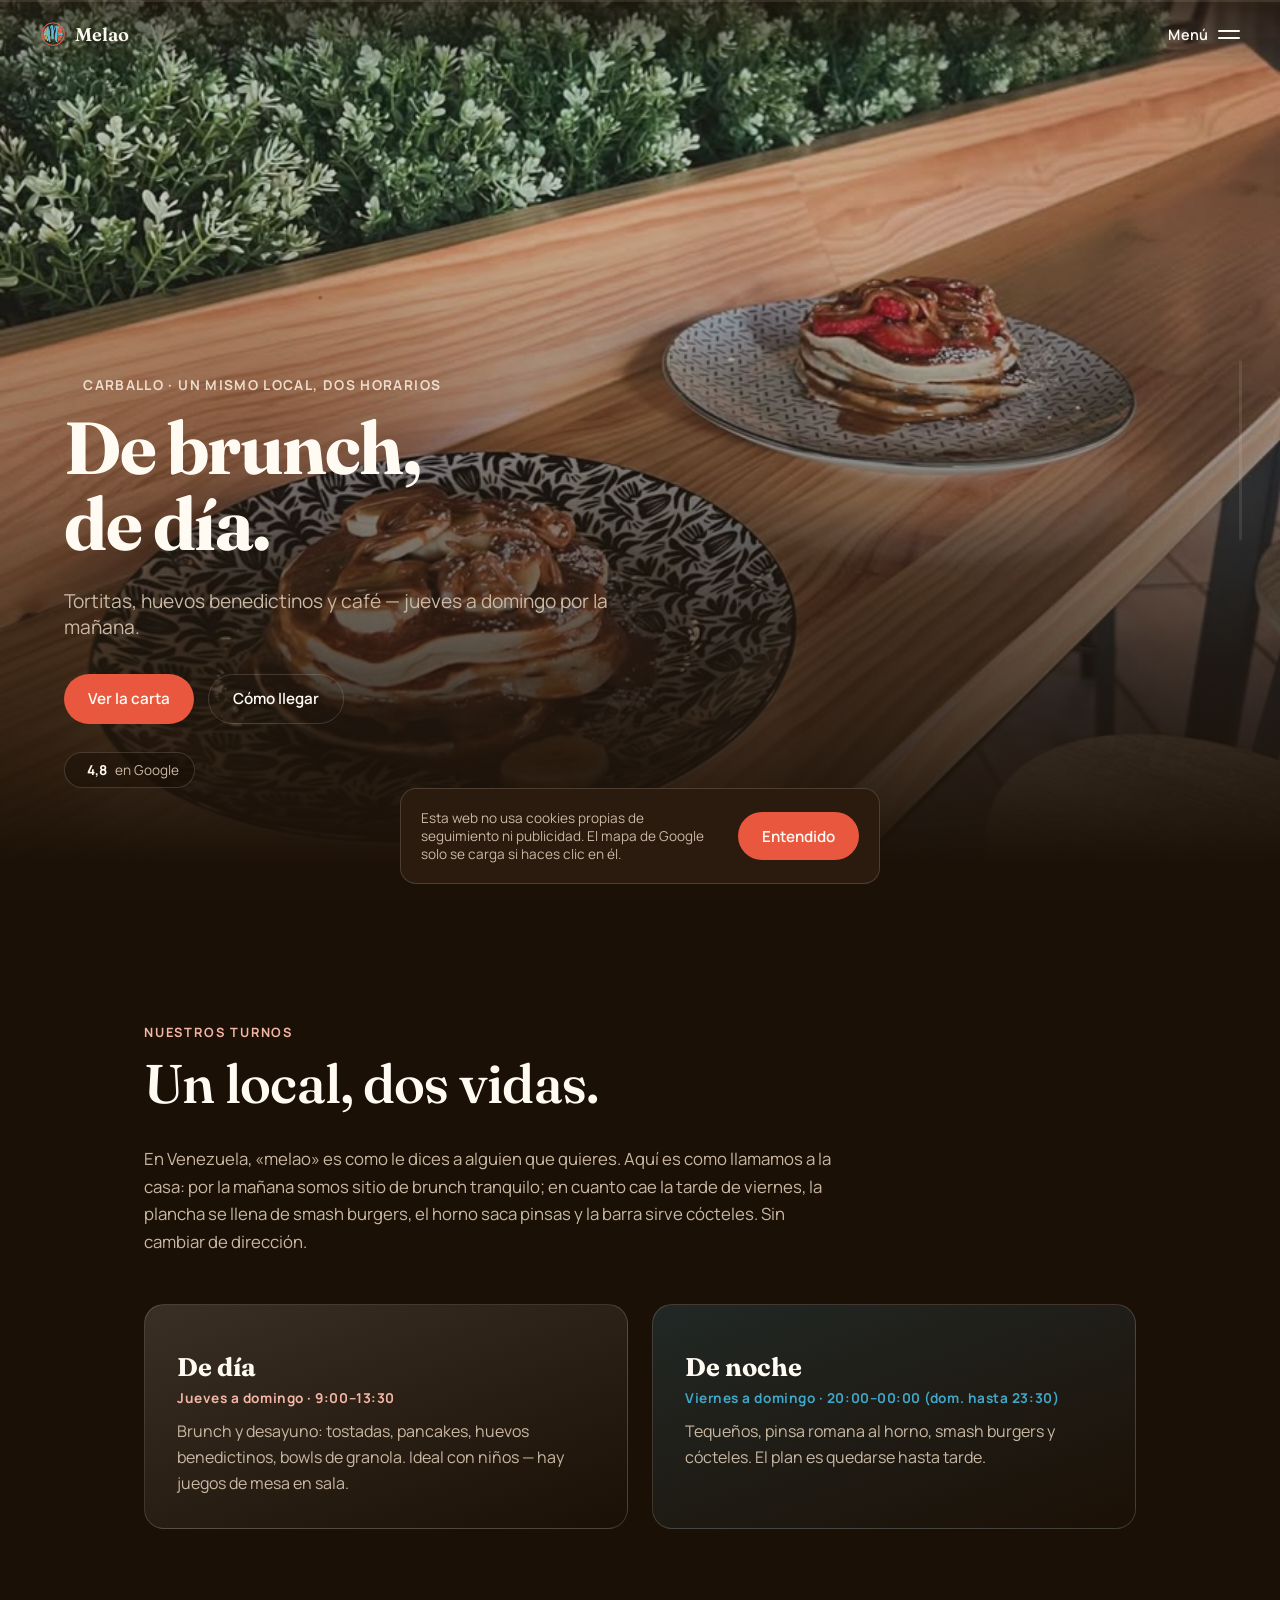
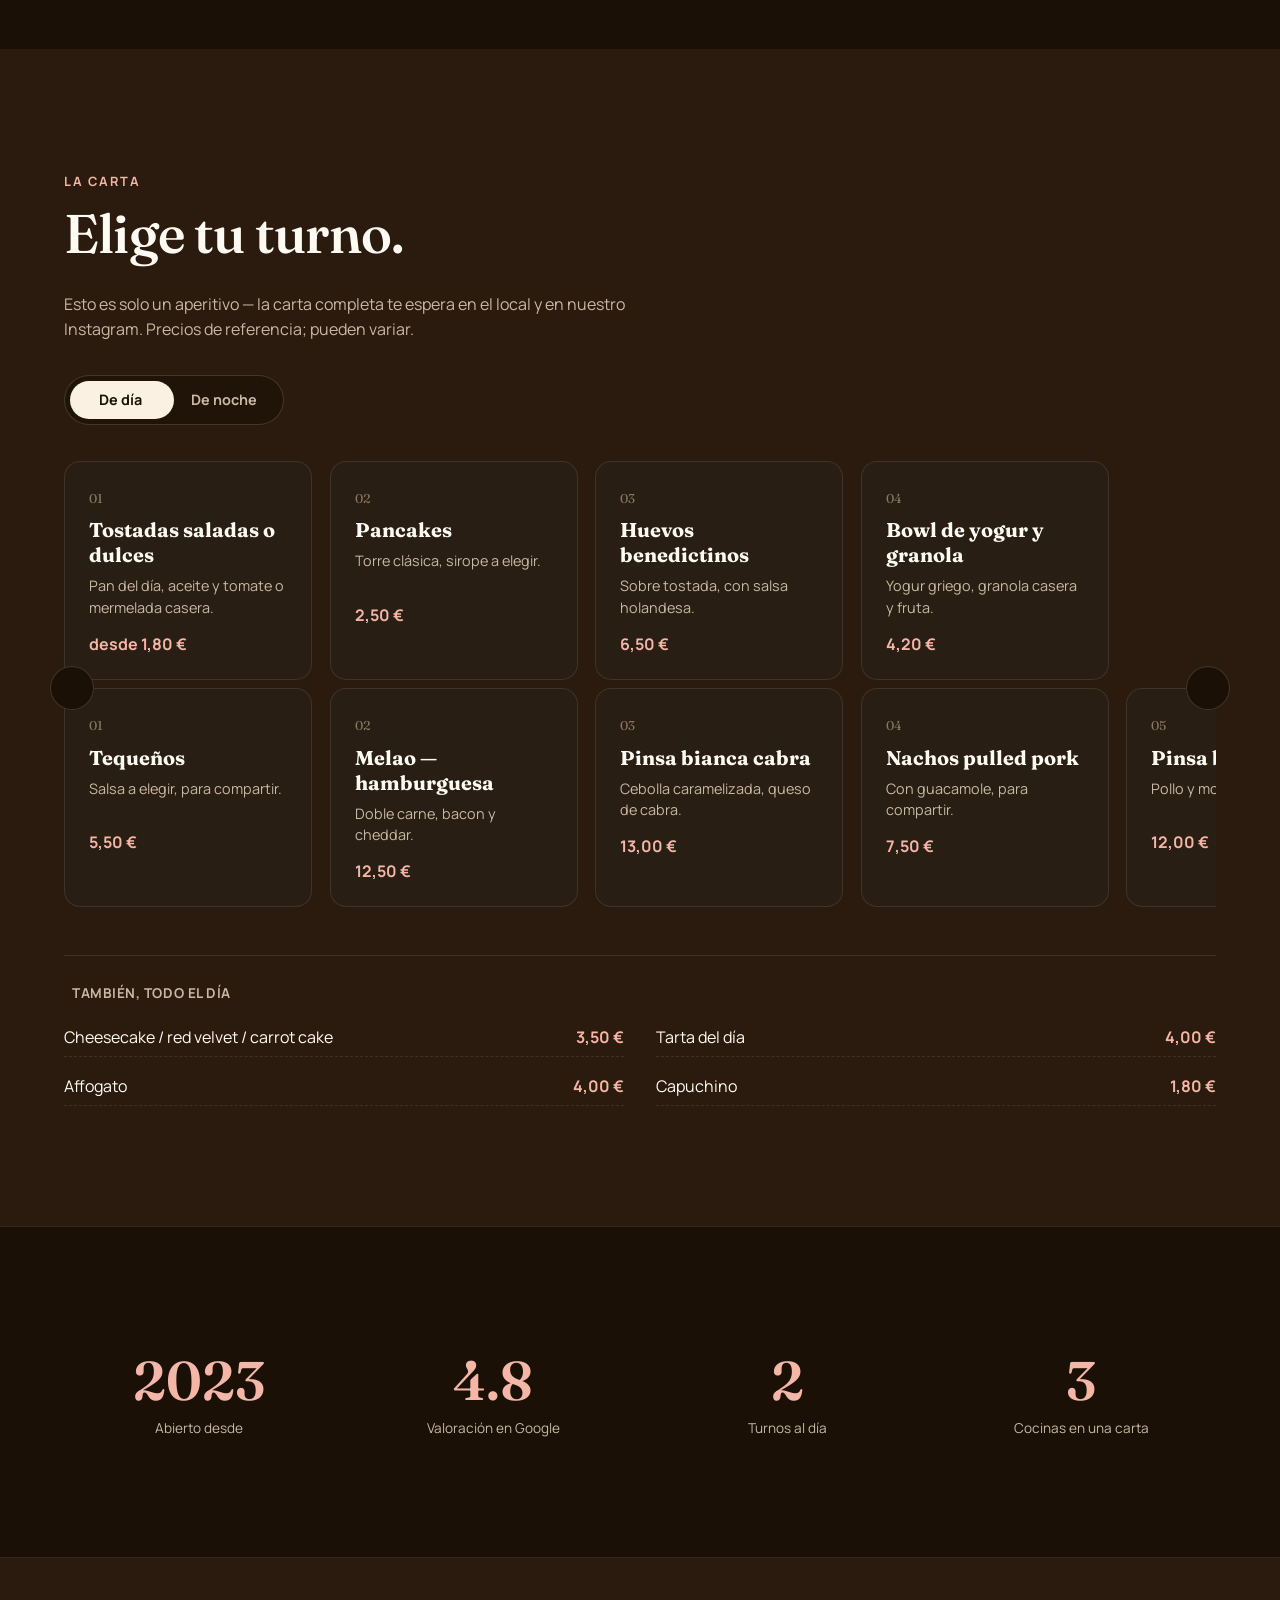
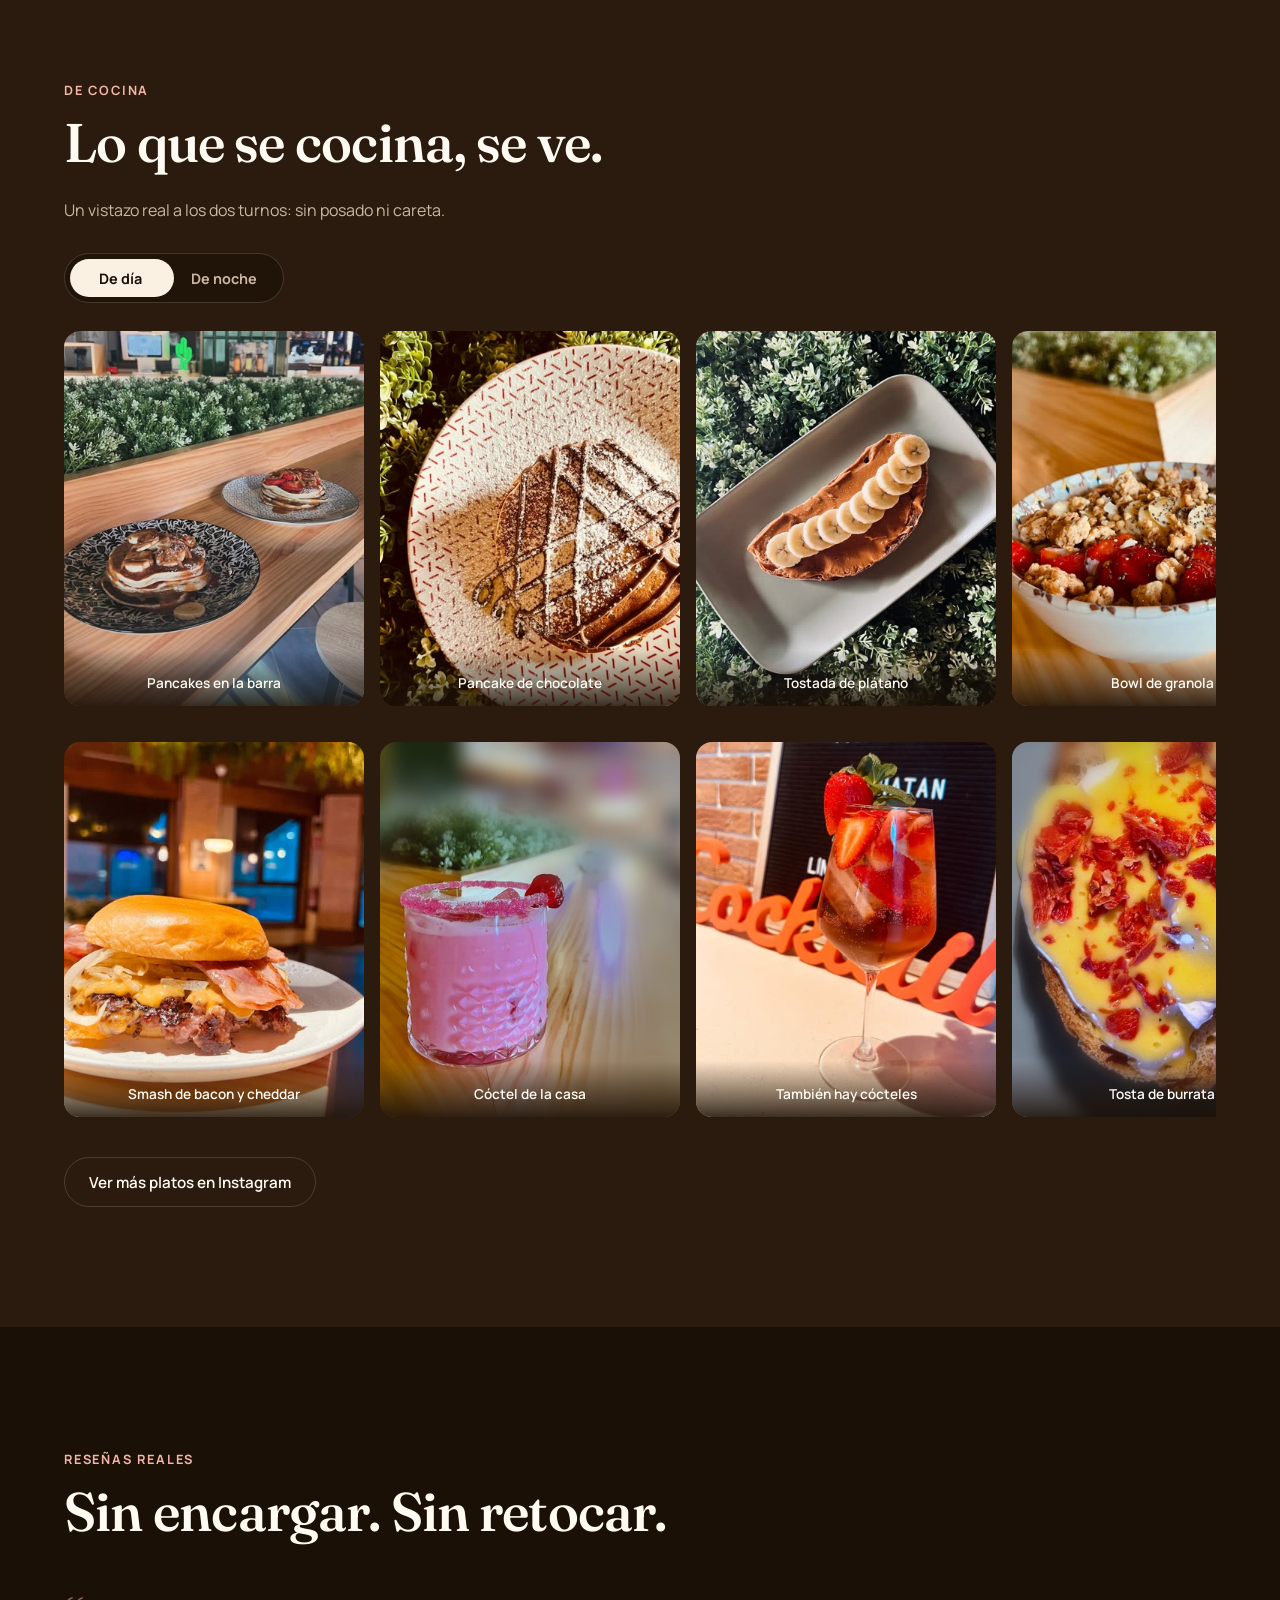
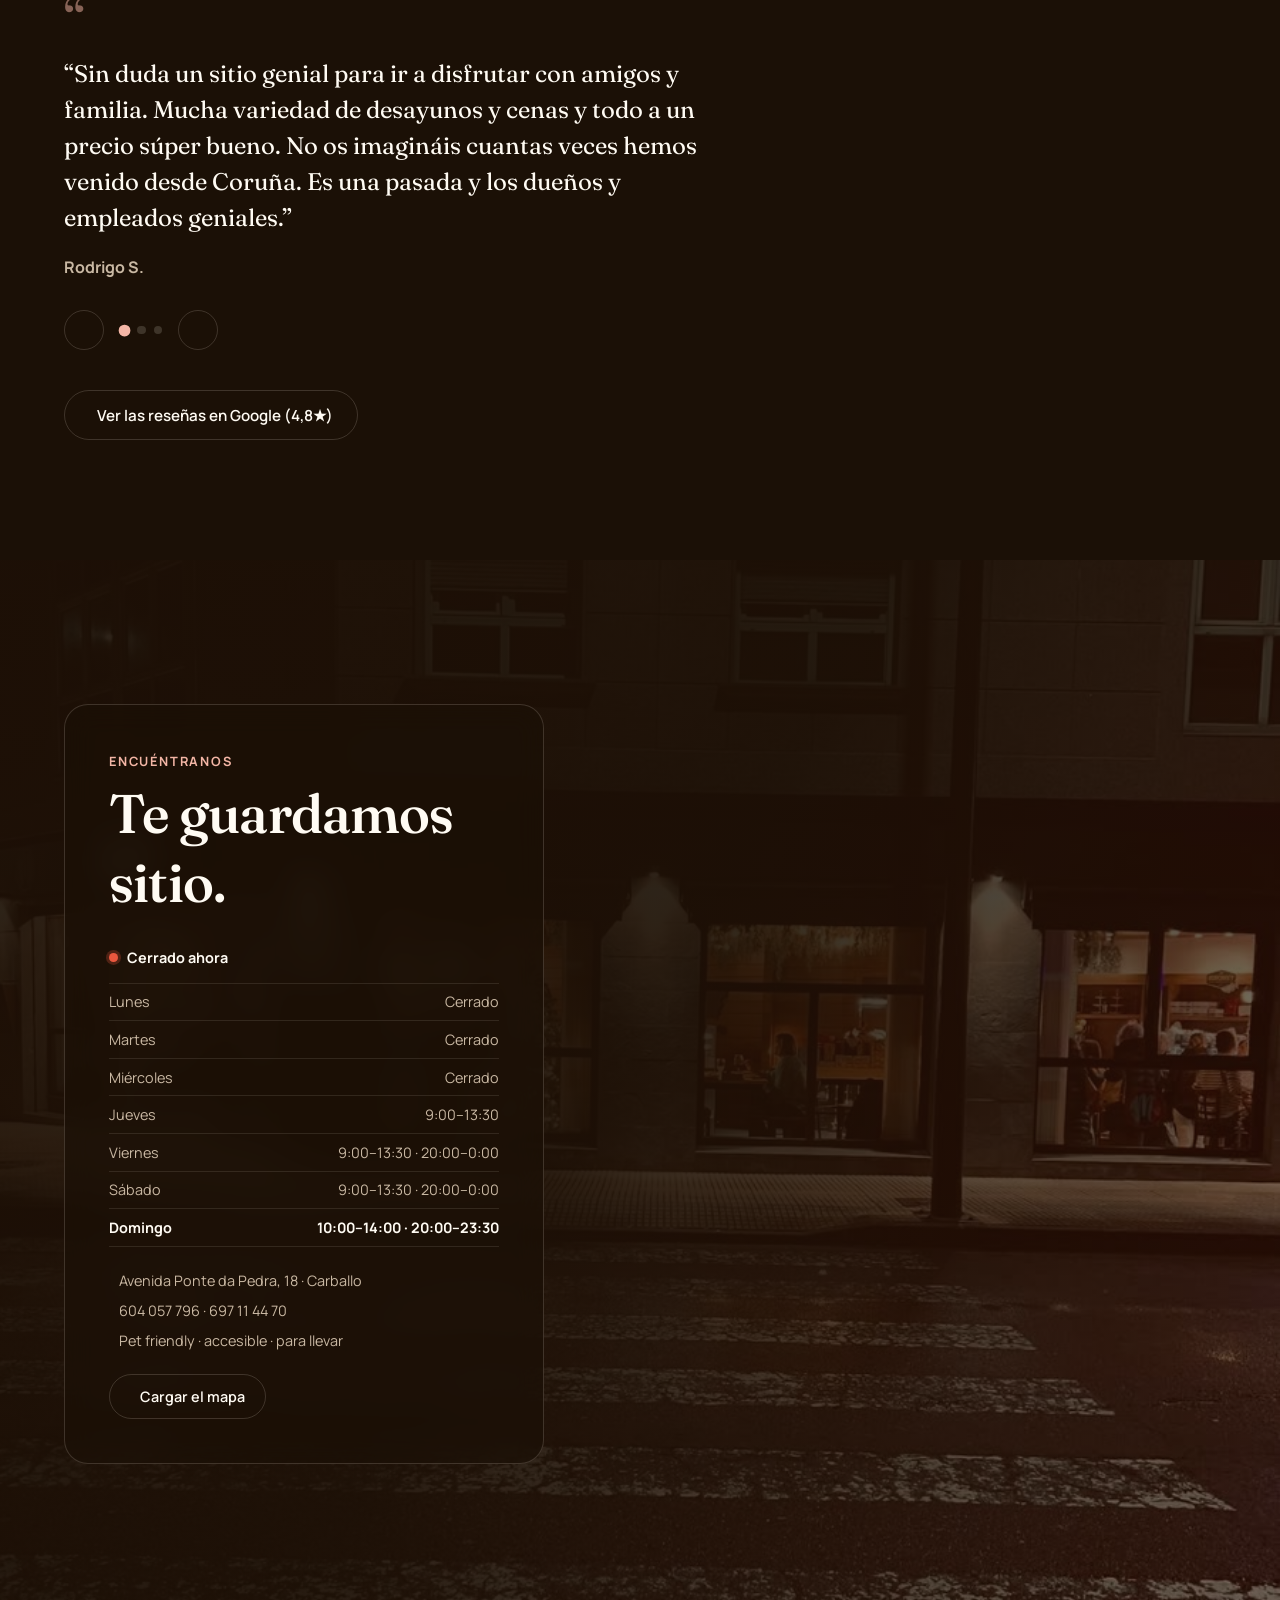
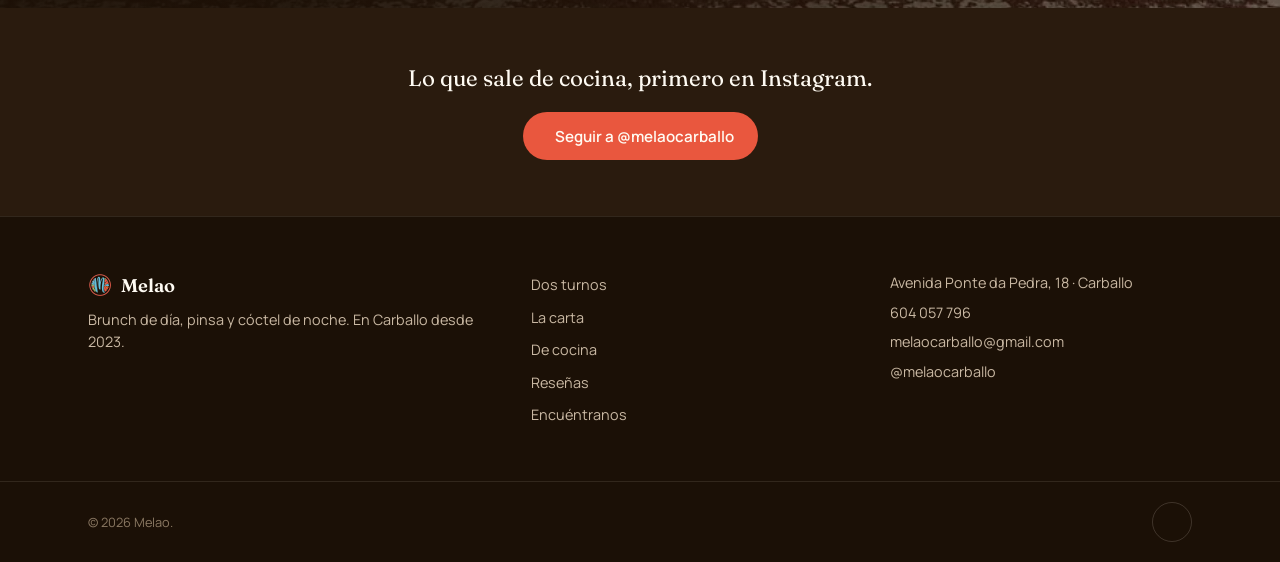
==== index.html @ 762378b4 "Initial commit: Melao Carballo restaurant website v2 Co-Authored-By: Claude Sonnet 5 <noreply@anthro" ====
<!DOCTYPE html>
<html lang="es">
<head>
<meta charset="UTF-8">
<meta name="viewport" content="width=device-width, initial-scale=1.0">
<title>Melao — De brunch de día a barra de noche en Carballo</title>
<meta name="description" content="Melao tiene dos caras: brunch y desayuno de jueves a domingo por la mañana, pinsas, smash burgers y cócteles de viernes a domingo por la noche. Un mismo local en Avenida Ponte da Pedra, 18, Carballo.">
<link rel="canonical" href="https://alvarotaiagu.github.io/melao-carballo-web-v2/">
<link rel="icon" href="assets/img/logo/logo-melao-96.png" type="image/png">
<link rel="apple-touch-icon" href="assets/img/logo/icon-180.png">
<link rel="manifest" href="manifest.json">
<meta name="theme-color" content="#1B1006">

<meta property="og:type" content="restaurant">
<meta property="og:site_name" content="Melao">
<meta property="og:title" content="Melao — De brunch de día a barra de noche en Carballo">
<meta property="og:description" content="Un mismo local, dos turnos muy distintos: brunch por la mañana, pinsas y cócteles por la noche. Avenida Ponte da Pedra, 18, Carballo.">
<meta property="og:url" content="https://alvarotaiagu.github.io/melao-carballo-web-v2/">
<meta property="og:image" content="https://alvarotaiagu.github.io/melao-carballo-web-v2/assets/img/web/og-image.jpg">
<meta property="og:image:width" content="1200">
<meta property="og:image:height" content="630">
<meta property="og:locale" content="es_ES">
<meta name="twitter:card" content="summary_large_image">
<meta name="twitter:title" content="Melao — De día a de noche, en Carballo">
<meta name="twitter:description" content="Brunch de día, pinsas y cócteles de noche. Un mismo local en Carballo.">
<meta name="twitter:image" content="https://alvarotaiagu.github.io/melao-carballo-web-v2/assets/img/web/og-image.jpg">

<script type="application/ld+json">
{
  "@context": "https://schema.org",
  "@type": "Restaurant",
  "name": "Melao",
  "image": "https://alvarotaiagu.github.io/melao-carballo-web-v2/assets/img/web/og-image.jpg",
  "url": "https://alvarotaiagu.github.io/melao-carballo-web-v2/",
  "telephone": "+34604057796",
  "email": "melaocarballo@gmail.com",
  "foundingDate": "2023-06",
  "servesCuisine": ["Hamburguesas", "Pinsa romana", "Brunch", "Cocina venezolana", "Fusión"],
  "address": {
    "@type": "PostalAddress",
    "streetAddress": "Avenida Ponte da Pedra, 18",
    "addressLocality": "Carballo",
    "addressRegion": "A Coruña",
    "postalCode": "15100",
    "addressCountry": "ES"
  },
  "amenityFeature": [
    { "@type": "LocationFeatureSpecification", "name": "Pet friendly", "value": true },
    { "@type": "LocationFeatureSpecification", "name": "Acceso para silla de ruedas", "value": true },
    { "@type": "LocationFeatureSpecification", "name": "Para llevar y a domicilio", "value": true }
  ],
  "sameAs": ["https://www.instagram.com/melaocarballo/"],
  "aggregateRating": {
    "@type": "AggregateRating",
    "ratingValue": "4.8",
    "reviewCount": "17"
  },
  "review": [
    {
      "@type": "Review",
      "author": { "@type": "Person", "name": "Rodrigo S." },
      "reviewRating": { "@type": "Rating", "ratingValue": "5", "bestRating": "5" },
      "reviewBody": "Sin duda un sitio genial para ir a disfrutar con amigos y familia. Mucha variedad de desayunos y cenas y todo a un precio súper bueno. No os imagináis cuantas veces hemos venido desde Coruña. Es una pasada y los dueños y empleados geniales."
    },
    {
      "@type": "Review",
      "author": { "@type": "Person", "name": "Yolanda R." },
      "reviewRating": { "@type": "Rating", "ratingValue": "5", "bestRating": "5" },
      "reviewBody": "Buen trato, buen ambiente y en esta ocasión el desayuno buenísimo."
    },
    {
      "@type": "Review",
      "author": { "@type": "Person", "name": "Paty P." },
      "reviewRating": { "@type": "Rating", "ratingValue": "5", "bestRating": "5" },
      "reviewBody": "Excelente lugar para desayunar e ir con los peques, ya que allí tienen algunos juegos de mesa. Las tortitas están de lujo, el café riquísimo y la atención muy rápida. Aconsejable reservar, está siempre lleno, y no me extraña, está todo riquísimo!"
    }
  ],
  "openingHoursSpecification": [
    { "@type": "OpeningHoursSpecification", "dayOfWeek": "Thursday", "opens": "09:00", "closes": "13:30" },
    { "@type": "OpeningHoursSpecification", "dayOfWeek": ["Friday", "Saturday"], "opens": "09:00", "closes": "13:30" },
    { "@type": "OpeningHoursSpecification", "dayOfWeek": ["Friday", "Saturday"], "opens": "20:00", "closes": "00:00" },
    { "@type": "OpeningHoursSpecification", "dayOfWeek": "Sunday", "opens": "10:00", "closes": "14:00" },
    { "@type": "OpeningHoursSpecification", "dayOfWeek": "Sunday", "opens": "20:00", "closes": "23:30" }
  ]
}
</script>

<link rel="preconnect" href="https://fonts.googleapis.com">
<link rel="preconnect" href="https://fonts.gstatic.com" crossorigin>
<link href="https://fonts.googleapis.com/css2?family=Fraunces:ital,opsz,wght@0,9..144,420;0,9..144,500;0,9..144,600;0,9..144,680;1,9..144,500;1,9..144,600&family=Manrope:wght@400;500;600;700&display=swap" rel="stylesheet">

<link rel="stylesheet" href="css/style.css">
<script src="https://code.iconify.design/iconify-icon/2.1.0/iconify-icon.min.js" defer></script>
</head>
<body data-daypart="dia">
<a class="skip-link" href="#contenido">Ir al contenido</a>
<div class="scroll-progress" aria-hidden="true"><span class="scroll-progress-bar"></span></div>
<div class="grain" aria-hidden="true"></div>

<header class="site-header">
  <a class="brand" href="#top" aria-label="Melao, ir al inicio">
    <img class="brand-mark" src="assets/img/logo/logo-melao-96.png" alt="" width="26" height="26">
    <span>Melao</span>
  </a>

  <div class="header-right">
    <a class="nav-instagram" href="https://www.instagram.com/melaocarballo/" target="_blank" rel="noopener noreferrer">
      <iconify-icon icon="mdi:instagram" aria-hidden="true"></iconify-icon>
      <span class="visually-hidden">Instagram de Melao (se abre en una pestaña nueva)</span>
    </a>
    <button class="menu-toggle" type="button" aria-expanded="false" aria-controls="site-menu">
      <span class="menu-toggle-label">Menú</span>
      <span class="menu-toggle-bars" aria-hidden="true"><span></span><span></span></span>
    </button>
  </div>
</header>

<div id="site-menu" class="site-menu" hidden>
  <div class="site-menu-inner">
    <nav aria-label="Principal">
      <ol class="site-menu-list">
        <li><a href="#turnos"><span class="site-menu-num">01</span>Dos turnos</a></li>
        <li><a href="#carta"><span class="site-menu-num">02</span>La carta</a></li>
        <li><a href="#cifras"><span class="site-menu-num">03</span>En cifras</a></li>
        <li><a href="#cocina"><span class="site-menu-num">04</span>De cocina</a></li>
        <li><a href="#resenas"><span class="site-menu-num">05</span>Reseñas</a></li>
        <li><a href="#encuentranos"><span class="site-menu-num">06</span>Encuéntranos</a></li>
      </ol>
    </nav>
    <div class="site-menu-foot">
      <a href="https://www.instagram.com/melaocarballo/" target="_blank" rel="noopener noreferrer">@melaocarballo</a>
      <a href="tel:+34604057796">604 057 796</a>
      <span>Avenida Ponte da Pedra, 18 · Carballo</span>
    </div>
  </div>
</div>

<main id="contenido">

  <section id="top" class="hero">
    <div class="hero-frame" data-hero-frame>
      <span class="lqip-bg" aria-hidden="true" style="background-image:url('assets/img/web/cocina-pancakes-barra-lqip.jpg')"></span>
      <img class="hero-photo hero-photo--dia" src="assets/img/web/cocina-pancakes-barra-900.jpg"
           srcset="assets/img/web/cocina-pancakes-barra-500.jpg 500w, assets/img/web/cocina-pancakes-barra-900.jpg 900w"
           sizes="100vw" alt="" width="1080" height="1080" fetchpriority="high" decoding="async">
      <span class="lqip-bg lqip-bg--noche" aria-hidden="true" style="background-image:url('assets/img/web/local-fachada-noche-lqip.jpg')"></span>
      <img class="hero-photo hero-photo--noche" src="assets/img/web/local-fachada-noche-900.jpg"
           srcset="assets/img/web/local-fachada-noche-500.jpg 500w, assets/img/web/local-fachada-noche-900.jpg 900w"
           sizes="100vw" alt="" width="1440" height="1440" decoding="async">
      <div class="hero-scrim" aria-hidden="true"></div>
    </div>

    <div class="hero-inner">
      <p class="hero-eyebrow">
        <iconify-icon class="hero-eyebrow-icon hero-eyebrow-icon--sun" icon="solar:sun-2-bold" aria-hidden="true"></iconify-icon>
        <iconify-icon class="hero-eyebrow-icon hero-eyebrow-icon--moon" icon="solar:moon-stars-bold" aria-hidden="true"></iconify-icon>
        <span class="hero-eyebrow-text">Carballo · un mismo local, dos horarios</span>
      </p>
      <h1 class="hero-title">
        <span class="hero-title-line hero-title-line--dia">De brunch,<br>de día.</span>
        <span class="hero-title-line hero-title-line--noche">De pinsa y coctel,<br>de noche.</span>
      </h1>
      <p class="hero-claim">
        <span class="hero-claim-dia">Tortitas, huevos benedictinos y café — jueves a domingo por la mañana.</span>
        <span class="hero-claim-noche">Pinsa romana, smash burgers y cócteles — de viernes a domingo por la noche.</span>
      </p>
      <div class="hero-actions">
        <a class="btn btn-primary" href="#carta"><span>Ver la carta</span></a>
        <a class="btn btn-ghost" href="#encuentranos"><span>Cómo llegar</span></a>
      </div>

      <a class="google-seal" href="https://share.google/bW9lgUvX52iownn9A" target="_blank" rel="noopener noreferrer"
         aria-label="4,8 sobre 5 en Google — ver ficha de Google (se abre en una pestaña nueva)">
        <span class="google-seal-stars" aria-hidden="true">
          <iconify-icon icon="solar:star-bold"></iconify-icon>
        </span>
        <strong>4,8</strong><span>en Google</span>
      </a>
    </div>

    <div class="hero-scrub" aria-hidden="true">
      <iconify-icon class="hero-scrub-icon hero-scrub-icon--sun" icon="solar:sun-2-bold"></iconify-icon>
      <div class="hero-scrub-track"><span class="hero-scrub-fill"></span></div>
      <iconify-icon class="hero-scrub-icon hero-scrub-icon--moon" icon="solar:moon-stars-bold"></iconify-icon>
    </div>
  </section>

  <section id="turnos" class="turnos section-block" data-reveal-group>
    <div class="section-inner turnos-inner">
      <p class="eyebrow">Nuestros turnos</p>
      <h2 data-split-word>Un local, dos vidas.</h2>
      <p class="turnos-lead">
        En Venezuela, «melao» es como le dices a alguien que quieres. Aquí es como llamamos a la casa: por
        la mañana somos sitio de brunch tranquilo; en cuanto cae la tarde de viernes, la plancha se llena de
        smash burgers, el horno saca pinsas y la barra sirve cócteles. Sin cambiar de dirección.
      </p>

      <div class="turnos-cards">
        <article class="turno-card turno-card--dia">
          <iconify-icon class="turno-icon" icon="solar:sunrise-bold" aria-hidden="true"></iconify-icon>
          <h3>De día</h3>
          <p class="turno-when">Jueves a domingo · 9:00–13:30</p>
          <p class="turno-desc">Brunch y desayuno: tostadas, pancakes, huevos benedictinos, bowls de granola.
            Ideal con niños — hay juegos de mesa en sala.</p>
        </article>
        <article class="turno-card turno-card--noche">
          <iconify-icon class="turno-icon" icon="solar:moon-stars-bold" aria-hidden="true"></iconify-icon>
          <h3>De noche</h3>
          <p class="turno-when">Viernes a domingo · 20:00–00:00 (dom. hasta 23:30)</p>
          <p class="turno-desc">Tequeños, pinsa romana al horno, smash burgers y cócteles.
            El plan es quedarse hasta tarde.</p>
        </article>
      </div>
    </div>
  </section>

  <section id="carta" class="carta section-block" data-reveal-group>
    <div class="section-inner">
      <p class="eyebrow">La carta</p>
      <h2 data-split-word>Elige tu turno.</h2>
      <p class="carta-lead">
        Esto es solo un aperitivo — la carta completa te espera en el local y en nuestro Instagram.
        Precios de referencia; pueden variar.
      </p>

      <div class="daypart-switch" role="tablist" aria-label="Elegir turno de la carta">
        <button type="button" class="daypart-btn is-active" role="tab" aria-selected="true" data-daypart-btn="dia" id="tab-dia" aria-controls="deck-dia">
          <iconify-icon icon="solar:sun-2-bold" aria-hidden="true"></iconify-icon><span>De día</span>
        </button>
        <button type="button" class="daypart-btn" role="tab" aria-selected="false" tabindex="-1" data-daypart-btn="noche" id="tab-noche" aria-controls="deck-noche">
          <iconify-icon icon="solar:moon-stars-bold" aria-hidden="true"></iconify-icon><span>De noche</span>
        </button>
        <span class="daypart-switch-thumb" aria-hidden="true"></span>
      </div>

      <div class="carta-deck-wrap">
        <button type="button" class="deck-arrow deck-arrow--prev" data-deck-prev aria-label="Platos anteriores">
          <iconify-icon icon="solar:alt-arrow-left-linear" aria-hidden="true"></iconify-icon>
        </button>

        <div class="carta-deck" id="deck-dia" role="tabpanel" aria-labelledby="tab-dia" data-deck="dia">
          <article class="dish-card">
            <span class="dish-card-num">01</span>
            <h3>Tostadas saladas o dulces</h3>
            <p>Pan del día, aceite y tomate o mermelada casera.</p>
            <span class="price">desde 1,80 €</span>
          </article>
          <article class="dish-card">
            <span class="dish-card-num">02</span>
            <h3>Pancakes</h3>
            <p>Torre clásica, sirope a elegir.</p>
            <span class="price">2,50 €</span>
          </article>
          <article class="dish-card">
            <span class="dish-card-num">03</span>
            <h3>Huevos benedictinos</h3>
            <p>Sobre tostada, con salsa holandesa.</p>
            <span class="price">6,50 €</span>
          </article>
          <article class="dish-card">
            <span class="dish-card-num">04</span>
            <h3>Bowl de yogur y granola</h3>
            <p>Yogur griego, granola casera y fruta.</p>
            <span class="price">4,20 €</span>
          </article>
        </div>

        <div class="carta-deck" id="deck-noche" role="tabpanel" aria-labelledby="tab-noche" data-deck="noche" hidden>
          <article class="dish-card">
            <span class="dish-card-num">01</span>
            <h3>Tequeños</h3>
            <p>Salsa a elegir, para compartir.</p>
            <span class="price">5,50 €</span>
          </article>
          <article class="dish-card">
            <span class="dish-card-num">02</span>
            <h3>Melao — hamburguesa</h3>
            <p>Doble carne, bacon y cheddar.</p>
            <span class="price">12,50 €</span>
          </article>
          <article class="dish-card">
            <span class="dish-card-num">03</span>
            <h3>Pinsa bianca cabra</h3>
            <p>Cebolla caramelizada, queso de cabra.</p>
            <span class="price">13,00 €</span>
          </article>
          <article class="dish-card">
            <span class="dish-card-num">04</span>
            <h3>Nachos pulled pork</h3>
            <p>Con guacamole, para compartir.</p>
            <span class="price">7,50 €</span>
          </article>
          <article class="dish-card">
            <span class="dish-card-num">05</span>
            <h3>Pinsa barbacoa</h3>
            <p>Pollo y mozzarella.</p>
            <span class="price">12,00 €</span>
          </article>
          <article class="dish-card">
            <span class="dish-card-num">06</span>
            <h3>Smash pulled pork</h3>
            <p>Cebolla crujiente.</p>
            <span class="price">10,50 €</span>
          </article>
        </div>

        <button type="button" class="deck-arrow deck-arrow--next" data-deck-next aria-label="Siguientes platos">
          <iconify-icon icon="solar:alt-arrow-right-linear" aria-hidden="true"></iconify-icon>
        </button>
      </div>

      <div class="carta-anytime">
        <p class="carta-anytime-label"><iconify-icon icon="solar:clock-circle-linear" aria-hidden="true"></iconify-icon> También, todo el día</p>
        <ul>
          <li><span>Cheesecake / red velvet / carrot cake</span><span class="price">3,50 €</span></li>
          <li><span>Tarta del día</span><span class="price">4,00 €</span></li>
          <li><span>Affogato</span><span class="price">4,00 €</span></li>
          <li><span>Capuchino</span><span class="price">1,80 €</span></li>
        </ul>
      </div>
    </div>
  </section>

  <section id="cifras" class="cifras section-block" data-reveal-group>
    <div class="section-inner cifras-inner">
      <div class="cifra-item">
        <span class="cifra-number" data-count-to="2023" data-count-format="year">0</span>
        <span class="cifra-label">Abierto desde</span>
      </div>
      <div class="cifra-item">
        <span class="cifra-number" data-count-to="4.8" data-count-decimals="1">0</span>
        <span class="cifra-label">Valoración en Google</span>
      </div>
      <div class="cifra-item">
        <span class="cifra-number" data-count-to="2">0</span>
        <span class="cifra-label">Turnos al día</span>
      </div>
      <div class="cifra-item">
        <span class="cifra-number" data-count-to="3">0</span>
        <span class="cifra-label">Cocinas en una carta</span>
      </div>
    </div>
  </section>

  <section id="cocina" class="cocina section-block" data-reveal-group>
    <div class="section-inner">
      <p class="eyebrow">De cocina</p>
      <h2 data-split-word>Lo que se cocina, se ve.</h2>
      <p class="cocina-lead">Un vistazo real a los dos turnos: sin posado ni careta.</p>

      <div class="daypart-switch daypart-switch--cocina" role="tablist" aria-label="Elegir turno de las fotos">
        <button type="button" class="daypart-btn is-active" role="tab" aria-selected="true" data-daypart-btn="dia" id="tab-cocina-dia" aria-controls="filmstrip-dia">
          <iconify-icon icon="solar:sun-2-bold" aria-hidden="true"></iconify-icon><span>De día</span>
        </button>
        <button type="button" class="daypart-btn" role="tab" aria-selected="false" tabindex="-1" data-daypart-btn="noche" id="tab-cocina-noche" aria-controls="filmstrip-noche">
          <iconify-icon icon="solar:moon-stars-bold" aria-hidden="true"></iconify-icon><span>De noche</span>
        </button>
        <span class="daypart-switch-thumb" aria-hidden="true"></span>
      </div>

      <div class="filmstrip" id="filmstrip-dia" role="tabpanel" aria-labelledby="tab-cocina-dia" data-filmstrip="dia">
        <button type="button" class="film-item">
          <img src="assets/img/web/cocina-pancakes-barra-900.jpg" srcset="assets/img/web/cocina-pancakes-barra-500.jpg 500w, assets/img/web/cocina-pancakes-barra-900.jpg 900w" sizes="(max-width:640px) 78vw, 360px" alt="Dos platos de pancakes servidos en la barra de Melao" width="1080" height="1080" loading="lazy" decoding="async">
          <span class="film-caption">Pancakes en la barra</span>
        </button>
        <button type="button" class="film-item">
          <img src="assets/img/web/cocina-pancake-choco-900.jpg" srcset="assets/img/web/cocina-pancake-choco-500.jpg 500w, assets/img/web/cocina-pancake-choco-900.jpg 900w" sizes="(max-width:640px) 78vw, 360px" alt="Pancake bañado en chocolate y azúcar glas" width="1080" height="1080" loading="lazy" decoding="async">
          <span class="film-caption">Pancake de chocolate</span>
        </button>
        <button type="button" class="film-item">
          <img src="assets/img/web/cocina-tosta-platano-900.jpg" srcset="assets/img/web/cocina-tosta-platano-500.jpg 500w, assets/img/web/cocina-tosta-platano-900.jpg 900w" sizes="(max-width:640px) 78vw, 360px" alt="Tostada con crema de cacahuete y plátano" width="1440" height="1440" loading="lazy" decoding="async">
          <span class="film-caption">Tostada de plátano</span>
        </button>
        <button type="button" class="film-item">
          <img src="assets/img/web/cocina-bowl-granola-900.jpg" srcset="assets/img/web/cocina-bowl-granola-500.jpg 500w, assets/img/web/cocina-bowl-granola-900.jpg 900w" sizes="(max-width:640px) 78vw, 360px" alt="Bowl de yogur con granola, fresas, plátano y chía" width="1440" height="1440" loading="lazy" decoding="async">
          <span class="film-caption">Bowl de granola</span>
        </button>
        <button type="button" class="film-item">
          <img src="assets/img/web/dish-square-1200.jpg" srcset="assets/img/web/dish-square-700.jpg 700w, assets/img/web/dish-square-1200.jpg 1200w" sizes="(max-width:640px) 78vw, 360px" alt="Milanesa napolitana gratinada con queso y patatas fritas" width="1100" height="1100" loading="lazy" decoding="async">
          <span class="film-caption">Milanesa napolitana</span>
        </button>
      </div>

      <div class="filmstrip" id="filmstrip-noche" role="tabpanel" aria-labelledby="tab-cocina-noche" data-filmstrip="noche" hidden>
        <button type="button" class="film-item">
          <img src="assets/img/web/cocina-burger-bacon-900.jpg" srcset="assets/img/web/cocina-burger-bacon-500.jpg 500w, assets/img/web/cocina-burger-bacon-900.jpg 900w" sizes="(max-width:640px) 78vw, 360px" alt="Smash burger con bacon, cheddar y cebolla" width="1440" height="1440" loading="lazy" decoding="async">
          <span class="film-caption">Smash de bacon y cheddar</span>
        </button>
        <button type="button" class="film-item">
          <img src="assets/img/web/cocina-coctel-rosa-900.jpg" srcset="assets/img/web/cocina-coctel-rosa-500.jpg 500w, assets/img/web/cocina-coctel-rosa-900.jpg 900w" sizes="(max-width:640px) 78vw, 360px" alt="Cóctel rosa con guinda y borde escarchado" width="1080" height="1080" loading="lazy" decoding="async">
          <span class="film-caption">Cóctel de la casa</span>
        </button>
        <button type="button" class="film-item">
          <img src="assets/img/web/cocina-coctel-900.jpg" srcset="assets/img/web/cocina-coctel-500.jpg 500w, assets/img/web/cocina-coctel-900.jpg 900w" sizes="(max-width:640px) 78vw, 360px" alt="Cóctel con fresas y hielo servido en copa, junto al rótulo Cocktail de la barra" width="1080" height="1080" loading="lazy" decoding="async">
          <span class="film-caption">También hay cócteles</span>
        </button>
        <button type="button" class="film-item">
          <img src="assets/img/web/cocina-tosta-burrata-900.jpg" srcset="assets/img/web/cocina-tosta-burrata-500.jpg 500w, assets/img/web/cocina-tosta-burrata-900.jpg 900w" sizes="(max-width:640px) 78vw, 360px" alt="Tosta de burrata con huevo poché y virutas de jamón crujiente" width="1080" height="1080" loading="lazy" decoding="async">
          <span class="film-caption">Tosta de burrata</span>
        </button>
        <button type="button" class="film-item">
          <img src="assets/img/web/cocina-tarta-sala-900.jpg" srcset="assets/img/web/cocina-tarta-sala-500.jpg 500w, assets/img/web/cocina-tarta-sala-900.jpg 900w" sizes="(max-width:640px) 78vw, 360px" alt="Tarta de frutos rojos sobre la mesa, con la sala de Melao al fondo" width="1440" height="1440" loading="lazy" decoding="async">
          <span class="film-caption">Tarta de frutos rojos</span>
        </button>
      </div>

      <a class="btn btn-ghost cocina-cta" href="https://www.instagram.com/melaocarballo/" target="_blank" rel="noopener noreferrer">
        <span>Ver más platos en Instagram</span>
      </a>
    </div>
  </section>

  <section id="resenas" class="resenas section-block" data-reveal-group>
    <div class="section-inner">
      <p class="eyebrow">Reseñas reales</p>
      <h2 data-split-word>Sin encargar. Sin retocar.</h2>

      <div class="review-carousel" data-review-carousel>
        <div class="review-track">
          <article class="review-slide is-active">
            <span class="review-mark" aria-hidden="true">&ldquo;</span>
            <p class="review-quote">&ldquo;Sin duda un sitio genial para ir a disfrutar con amigos y familia. Mucha variedad de desayunos y cenas y todo a un precio súper bueno. No os imagináis cuantas veces hemos venido desde Coruña. Es una pasada y los dueños y empleados geniales.&rdquo;</p>
            <footer class="review-meta">
              <strong>Rodrigo S.</strong>
              <span class="review-stars" aria-label="5 de 5 estrellas">
                <iconify-icon icon="solar:star-bold"></iconify-icon><iconify-icon icon="solar:star-bold"></iconify-icon><iconify-icon icon="solar:star-bold"></iconify-icon><iconify-icon icon="solar:star-bold"></iconify-icon><iconify-icon icon="solar:star-bold"></iconify-icon>
              </span>
            </footer>
          </article>
          <article class="review-slide">
            <span class="review-mark" aria-hidden="true">&ldquo;</span>
            <p class="review-quote">&ldquo;Buen trato, buen ambiente y en esta ocasión el desayuno buenísimo.&rdquo;</p>
            <footer class="review-meta">
              <strong>Yolanda R.</strong>
              <span class="review-stars" aria-label="5 de 5 estrellas">
                <iconify-icon icon="solar:star-bold"></iconify-icon><iconify-icon icon="solar:star-bold"></iconify-icon><iconify-icon icon="solar:star-bold"></iconify-icon><iconify-icon icon="solar:star-bold"></iconify-icon><iconify-icon icon="solar:star-bold"></iconify-icon>
              </span>
            </footer>
          </article>
          <article class="review-slide">
            <span class="review-mark" aria-hidden="true">&ldquo;</span>
            <p class="review-quote">&ldquo;Excelente lugar para desayunar e ir con los peques, ya que allí tienen algunos juegos de mesa. Las tortitas están de lujo, el café riquísimo y la atención muy rápida. Aconsejable reservar, está siempre lleno, y no me extraña, está todo riquísimo!&rdquo;</p>
            <footer class="review-meta">
              <strong>Paty P.</strong>
              <span class="review-stars" aria-label="5 de 5 estrellas">
                <iconify-icon icon="solar:star-bold"></iconify-icon><iconify-icon icon="solar:star-bold"></iconify-icon><iconify-icon icon="solar:star-bold"></iconify-icon><iconify-icon icon="solar:star-bold"></iconify-icon><iconify-icon icon="solar:star-bold"></iconify-icon>
              </span>
            </footer>
          </article>
        </div>

        <div class="review-controls">
          <button type="button" class="review-arrow" data-review-prev aria-label="Reseña anterior">
            <iconify-icon icon="solar:alt-arrow-left-linear" aria-hidden="true"></iconify-icon>
          </button>
          <div class="review-dots" role="tablist" aria-label="Elegir reseña">
            <button type="button" class="review-dot is-active" role="tab" aria-selected="true" aria-label="Reseña 1 de 3"></button>
            <button type="button" class="review-dot" role="tab" aria-selected="false" aria-label="Reseña 2 de 3"></button>
            <button type="button" class="review-dot" role="tab" aria-selected="false" aria-label="Reseña 3 de 3"></button>
          </div>
          <button type="button" class="review-arrow" data-review-next aria-label="Reseña siguiente">
            <iconify-icon icon="solar:alt-arrow-right-linear" aria-hidden="true"></iconify-icon>
          </button>
        </div>
      </div>

      <a class="btn btn-ghost resenas-cta" href="https://share.google/bW9lgUvX52iownn9A" target="_blank" rel="noopener noreferrer">
        <iconify-icon icon="logos:google-icon" aria-hidden="true"></iconify-icon>
        <span>Ver las reseñas en Google (4,8★)</span>
      </a>
    </div>
  </section>

  <section id="encuentranos" class="encuentranos">
    <div class="encuentranos-bg" aria-hidden="true">
      <span class="lqip-bg" style="background-image:url('assets/img/web/local-fachada-noche-lqip.jpg')"></span>
      <img src="assets/img/web/local-fachada-noche-900.jpg" srcset="assets/img/web/local-fachada-noche-500.jpg 500w, assets/img/web/local-fachada-noche-900.jpg 900w" sizes="100vw" alt="" width="1440" height="1440" loading="lazy" decoding="async">
      <span class="encuentranos-scrim" aria-hidden="true"></span>
    </div>

    <div class="section-inner encuentranos-inner">
      <div class="encuentranos-card" data-reveal-group>
        <p class="eyebrow">Encuéntranos</p>
        <h2 data-split-word>Te guardamos sitio.</h2>

        <div class="hours-status-row">
          <span class="live-dot" aria-hidden="true"></span>
          <span id="hours-status-text">Comprobando horario…</span>
        </div>
        <ul id="hours-list" class="hours-list">
          <li data-day="1"><span>Lunes</span><span>Cerrado</span></li>
          <li data-day="2"><span>Martes</span><span>Cerrado</span></li>
          <li data-day="3"><span>Miércoles</span><span>Cerrado</span></li>
          <li data-day="4"><span>Jueves</span><span>9:00–13:30</span></li>
          <li data-day="5"><span>Viernes</span><span>9:00–13:30 · 20:00–0:00</span></li>
          <li data-day="6"><span>Sábado</span><span>9:00–13:30 · 20:00–0:00</span></li>
          <li data-day="0"><span>Domingo</span><span>10:00–14:00 · 20:00–23:30</span></li>
        </ul>

        <ul class="info-list">
          <li>
            <iconify-icon icon="solar:map-point-linear" aria-hidden="true"></iconify-icon>
            <a href="https://www.google.com/maps/dir/?api=1&amp;destination=Melao%2C%20Avenida%20Ponte%20da%20Pedra%2018%2C%2015100%20Carballo" target="_blank" rel="noopener noreferrer">Avenida Ponte da Pedra, 18 · Carballo</a>
          </li>
          <li>
            <iconify-icon icon="solar:phone-linear" aria-hidden="true"></iconify-icon>
            <span><a href="tel:+34604057796">604 057 796</a> <span aria-hidden="true">·</span> <a href="tel:+34697114470">697 11 44 70</a></span>
          </li>
          <li>
            <iconify-icon icon="mdi:paw" aria-hidden="true"></iconify-icon>
            <span>Pet friendly · accesible · para llevar</span>
          </li>
        </ul>

        <button type="button" class="map-consent" data-map-title="Mapa de ubicación de Melao en Carballo" data-map-src="https://www.google.com/maps?q=Melao%2C%20Avenida%20Ponte%20da%20Pedra%2018%2C%2015100%20Carballo&amp;output=embed">
          <iconify-icon icon="solar:map-point-wave-linear" aria-hidden="true"></iconify-icon>
          <span>Cargar el mapa</span>
        </button>
      </div>
    </div>
  </section>

  <section class="follow-cta">
    <div class="section-inner follow-cta-inner">
      <p class="follow-cta-text">Lo que sale de cocina, primero en Instagram.</p>
      <a class="btn btn-primary" href="https://www.instagram.com/melaocarballo/" target="_blank" rel="noopener noreferrer">
        <iconify-icon icon="mdi:instagram" aria-hidden="true"></iconify-icon>
        <span>Seguir a @melaocarballo</span>
      </a>
    </div>
  </section>

</main>

<footer class="site-footer">
  <div class="section-inner footer-inner">
    <div class="footer-brand">
      <a class="brand" href="#top" aria-label="Melao, ir al inicio">
        <img class="brand-mark" src="assets/img/logo/logo-melao-96.png" alt="" width="24" height="24">
        <span>Melao</span>
      </a>
      <p>Brunch de día, pinsa y cóctel de noche. En Carballo desde 2023.</p>
    </div>

    <nav class="footer-nav" aria-label="Pie de página">
      <ul>
        <li><a href="#turnos">Dos turnos</a></li>
        <li><a href="#carta">La carta</a></li>
        <li><a href="#cocina">De cocina</a></li>
        <li><a href="#resenas">Reseñas</a></li>
        <li><a href="#encuentranos">Encuéntranos</a></li>
      </ul>
    </nav>

    <div class="footer-contact">
      <a href="https://www.google.com/maps/dir/?api=1&amp;destination=Melao%2C%20Avenida%20Ponte%20da%20Pedra%2018%2C%2015100%20Carballo" target="_blank" rel="noopener noreferrer">
        <iconify-icon icon="solar:map-point-linear" aria-hidden="true"></iconify-icon>
        Avenida Ponte da Pedra, 18 · Carballo
      </a>
      <a href="tel:+34604057796">
        <iconify-icon icon="solar:phone-linear" aria-hidden="true"></iconify-icon>
        604 057 796
      </a>
      <a href="mailto:melaocarballo@gmail.com">
        <iconify-icon icon="solar:letter-linear" aria-hidden="true"></iconify-icon>
        melaocarballo@gmail.com
      </a>
      <a href="https://www.instagram.com/melaocarballo/" target="_blank" rel="noopener noreferrer">
        <iconify-icon icon="mdi:instagram" aria-hidden="true"></iconify-icon>
        @melaocarballo
      </a>
    </div>
  </div>

  <div class="footer-bottom">
    <div class="section-inner">
      <p class="footer-credit">© <span id="footer-year">2026</span> Melao.</p>
      <script>document.getElementById("footer-year").textContent = new Date().getFullYear();</script>
      <button type="button" class="back-to-top" data-scroll-target="#top">
        <iconify-icon icon="solar:arrow-up-linear" aria-hidden="true"></iconify-icon>
        <span class="visually-hidden">Volver arriba</span>
      </button>
    </div>
  </div>
</footer>

<a class="whatsapp-fab" href="https://wa.me/34604057796?text=%C2%A1Hola%21%20Me%20gustar%C3%ADa%20reservar%20mesa%20en%20Melao%20%F0%9F%99%82" target="_blank" rel="noopener noreferrer" aria-label="Reservar mesa por WhatsApp (se abre en una pestaña nueva)">
  <span class="whatsapp-fab-pulse" aria-hidden="true"></span>
  <iconify-icon icon="ri:whatsapp-fill" aria-hidden="true"></iconify-icon>
  <span class="whatsapp-fab-label">Reservar</span>
</a>

<div class="cookie-banner" role="region" aria-label="Aviso de cookies" hidden>
  <p>Esta web no usa cookies propias de seguimiento ni publicidad. El mapa de Google solo se carga si haces clic en él.</p>
  <button type="button" class="btn btn-primary cookie-ack"><span>Entendido</span></button>
</div>

<div class="lightbox" id="lightbox" role="dialog" aria-modal="true" aria-label="Foto ampliada" hidden>
  <div class="lightbox-backdrop" data-lightbox-close></div>
  <button type="button" class="lightbox-control lightbox-close" data-lightbox-close>
    <iconify-icon icon="solar:close-square-linear" aria-hidden="true"></iconify-icon>
    <span class="visually-hidden">Cerrar</span>
  </button>
  <button type="button" class="lightbox-control lightbox-prev">
    <iconify-icon icon="solar:arrow-left-linear" aria-hidden="true"></iconify-icon>
    <span class="visually-hidden">Foto anterior</span>
  </button>
  <button type="button" class="lightbox-control lightbox-next">
    <iconify-icon icon="solar:arrow-right-linear" aria-hidden="true"></iconify-icon>
    <span class="visually-hidden">Siguiente foto</span>
  </button>
  <figure class="lightbox-figure">
    <img class="lightbox-img" src="" alt="">
    <figcaption class="lightbox-caption"></figcaption>
  </figure>
</div>

<script src="https://cdnjs.cloudflare.com/ajax/libs/gsap/3.15.0/gsap.min.js"></script>
<script src="https://cdnjs.cloudflare.com/ajax/libs/gsap/3.15.0/ScrollTrigger.min.js"></script>
<script src="https://cdn.jsdelivr.net/npm/lenis@1.3.26/dist/lenis.min.js"></script>
<script type="module" src="js/main.js"></script>
</body>
</html>
                                                                                                     
---- css/style.css ----
/* ---------- Tokens ----------
   Same real brand palette as the flagship Melao site (coral ring, sky
   "M", lime petals from the real logo) but applied with the opposite
   emphasis: ink-forward chrome throughout, cream reserved for "day"
   moments and accents — because this variant's whole idea is the
   day/night split, not a single warm room. */
:root {
  --cream: #FBF1E2;
  --cream-2: #F3E2C3;
  --paper: #FFFBF3;
  --ink: #1B1006;
  --ink-2: #2A1B0E;
  --ink-soft: #C9B8A3;
  --ink-faint: #8A7862;

  --coral: #E9573E;
  --coral-deep: #C0402B;
  --coral-tint: #F4B6A6;
  --sky: #3FA7C9;
  --sky-deep: #2C7E98;
  --lime: #96C93E;
  --lime-deep: #6E9A2E;

  --line: color-mix(in srgb, var(--cream) 16%, transparent);
  --line-soft: color-mix(in srgb, var(--cream) 10%, transparent);

  --serif: "Fraunces", Georgia, serif;
  --sans: "Manrope", -apple-system, BlinkMacSystemFont, "Segoe UI", sans-serif;

  --nav-h: 4.25rem;
}

/* ---------- Reset ---------- */
* { box-sizing: border-box; }
html { scroll-behavior: auto; }
body {
  margin: 0;
  font-family: var(--sans);
  background: var(--ink);
  color: var(--cream);
  -webkit-font-smoothing: antialiased;
  overflow-x: hidden;
}
img, svg, canvas, iframe { display: block; max-width: 100%; }
a { color: inherit; text-decoration: none; }
ul, ol { margin: 0; padding: 0; list-style: none; }
h1, h2, h3, p { margin: 0; }
button { font: inherit; background: none; border: none; padding: 0; color: inherit; cursor: pointer; }

.visually-hidden {
  position: absolute;
  width: 1px; height: 1px;
  overflow: hidden;
  clip: rect(0 0 0 0);
  white-space: nowrap;
}

.skip-link {
  position: absolute;
  left: 1rem; top: -3rem;
  background: var(--cream);
  color: var(--ink);
  padding: 0.6rem 1rem;
  border-radius: 0.4rem;
  font-weight: 600;
  transition: top 0.2s ease;
  z-index: 300;
}
.skip-link:focus { top: 1rem; }

:focus-visible { outline: 2px solid var(--coral-tint); outline-offset: 3px; }

.grain {
  position: fixed; inset: 0;
  z-index: 1;
  pointer-events: none;
  opacity: 0.04;
  mix-blend-mode: overlay;
  background-image: url("data:image/svg+xml;utf8,<svg xmlns='http://www.w3.org/2000/svg' width='120' height='120'><filter id='n'><feTurbulence type='fractalNoise' baseFrequency='0.9' numOctaves='2' stitchTiles='stitch'/></filter><rect width='100%25' height='100%25' filter='url(%23n)'/></svg>");
}

.scroll-progress { position: fixed; top: 0; left: 0; right: 0; height: 2px; z-index: 250; background: var(--line-soft); }
.scroll-progress-bar { display: block; height: 100%; width: 100%; transform-origin: left; transform: scaleX(0); background: linear-gradient(90deg, var(--coral), var(--sky)); }

.section-block { padding: clamp(4.5rem, 10vw, 7.5rem) 1.5rem; position: relative; }
.section-inner { max-width: 72rem; margin: 0 auto; position: relative; z-index: 2; }

.eyebrow {
  display: inline-block;
  font-size: 0.8rem;
  font-weight: 700;
  letter-spacing: 0.14em;
  text-transform: uppercase;
  color: var(--coral-tint);
  margin: 0 0 0.9rem;
}

h2 {
  font-family: var(--serif);
  font-size: clamp(2rem, 4.4vw, 3.4rem);
  font-weight: 560;
  line-height: 1.08;
  letter-spacing: -0.015em;
  color: var(--paper);
}

/* ---------- Split word reveal ---------- */
.split-wrap { display: inline; }
.split-word { display: inline-block; overflow: hidden; padding: 0.12em 0; margin: -0.12em 0; }
.split-word > span { display: inline-block; will-change: transform; }

/* ---------- Buttons ---------- */
.btn {
  display: inline-flex; align-items: center; gap: 0.5rem;
  padding: 0.85rem 1.5rem;
  border-radius: 999px;
  font-weight: 600;
  font-size: 0.95rem;
  transition: background 0.2s ease, color 0.2s ease, border-color 0.2s ease, transform 0.15s ease;
}
.btn-primary { background: var(--coral); color: var(--paper); }
.btn-primary:hover { background: var(--coral-deep); transform: translateY(-1px); }
.btn-ghost { border: 1.5px solid var(--line); color: var(--paper); }
.btn-ghost:hover { border-color: var(--coral-tint); color: var(--coral-tint); }

/* ---------- Header (minimal: logo + menu trigger only) ---------- */
.site-header {
  position: fixed; top: 0; left: 0; right: 0; z-index: 150;
  height: var(--nav-h);
  display: flex; align-items: center; justify-content: space-between;
  padding: 0 clamp(1.25rem, 4vw, 2.5rem);
  background: linear-gradient(to bottom, color-mix(in srgb, var(--ink) 65%, transparent), transparent);
}
.brand { display: inline-flex; align-items: center; gap: 0.55rem; font-family: var(--serif); font-weight: 620; font-size: 1.15rem; color: var(--paper); }
.brand-mark { border-radius: 50%; }

.header-right { display: flex; align-items: center; gap: 1.1rem; }
.nav-instagram { display: inline-flex; font-size: 1.2rem; color: var(--paper); opacity: 0.85; transition: opacity 0.2s ease; }
.nav-instagram:hover { opacity: 1; color: var(--coral-tint); }

.menu-toggle {
  display: inline-flex; align-items: center; gap: 0.6rem;
  color: var(--paper);
  font-weight: 600; font-size: 0.9rem;
  letter-spacing: 0.02em;
}
.menu-toggle-bars { display: inline-flex; flex-direction: column; gap: 5px; width: 22px; }
.menu-toggle-bars span { display: block; height: 2px; width: 100%; background: currentColor; border-radius: 2px; transition: transform 0.3s ease, opacity 0.2s ease; }
.menu-toggle[aria-expanded="true"] .menu-toggle-bars span:first-child { transform: translateY(3.5px) rotate(45deg); }
.menu-toggle[aria-expanded="true"] .menu-toggle-bars span:last-child { transform: translateY(-3.5px) rotate(-45deg); }

/* ---------- Full-screen nav overlay ---------- */
.site-menu {
  position: fixed; inset: 0; z-index: 140;
  background: var(--ink);
  display: flex; align-items: center;
  opacity: 0; visibility: hidden;
  transition: opacity 0.35s ease;
}
.site-menu.is-open { opacity: 1; visibility: visible; }
.site-menu-inner { width: 100%; max-width: 64rem; margin: 0 auto; padding: 6rem 1.75rem 3rem; display: flex; flex-direction: column; gap: 3rem; }
.site-menu-list li { border-top: 1px solid var(--line-soft); }
.site-menu-list li:last-child { border-bottom: 1px solid var(--line-soft); }
.site-menu-list a {
  display: flex; align-items: baseline; gap: 1.25rem;
  padding: 1.1rem 0.25rem;
  font-family: var(--serif); font-size: clamp(1.6rem, 5vw, 2.8rem); font-weight: 540;
  color: var(--paper);
  transition: color 0.2s ease, padding-left 0.25s ease;
}
.site-menu-list a:hover, .site-menu-list a:focus-visible { color: var(--coral-tint); padding-left: 0.75rem; }
.site-menu-num { font-family: var(--sans); font-size: 0.85rem; color: var(--ink-faint); font-weight: 700; }
.site-menu-foot { display: flex; flex-wrap: wrap; gap: 0.5rem 1.5rem; color: var(--ink-soft); font-size: 0.9rem; }
.site-menu-foot a:hover { color: var(--coral-tint); }

/* ---------- Hero: pinned day → night crossfade ---------- */
.hero { position: relative; min-height: 100svh; display: flex; align-items: flex-end; overflow: hidden; }
.hero-frame { position: absolute; inset: 0; z-index: 0; }
.hero-frame img, .lqip-bg { position: absolute; inset: 0; width: 100%; height: 100%; object-fit: cover; background-size: cover; background-position: center; }
.hero-photo--dia { opacity: 1; }
.hero-photo--noche, .lqip-bg--noche { opacity: 0; }
.hero-scrim {
  position: absolute; inset: 0;
  background: linear-gradient(to top, var(--ink) 4%, color-mix(in srgb, var(--ink) 45%, transparent) 45%, color-mix(in srgb, var(--ink) 15%, transparent) 75%);
}

.hero-inner { position: relative; z-index: 2; width: 100%; max-width: 46rem; padding: 0 clamp(1.5rem, 6vw, 4rem) clamp(5rem, 12vw, 7rem); }
.hero-eyebrow { display: flex; align-items: center; gap: 0.6rem; font-size: 0.85rem; font-weight: 700; letter-spacing: 0.1em; text-transform: uppercase; color: var(--cream); opacity: 0.85; margin-bottom: 1rem; }
.hero-eyebrow-icon { font-size: 1.1rem; }
.hero-eyebrow-icon--sun { color: #F5B942; }
.hero-eyebrow-icon--moon { color: var(--sky); }

.hero-title { font-family: var(--serif); font-size: clamp(2.6rem, 7vw, 4.6rem); line-height: 1.03; letter-spacing: -0.02em; color: var(--paper); position: relative; height: 2.15em; }
.hero-title-line { position: absolute; inset: 0; transition: opacity 0.5s ease; }
.hero-title-line--noche { opacity: 0; }

.hero-claim { position: relative; margin-top: 1.25rem; font-size: clamp(1rem, 2vw, 1.2rem); color: var(--ink-soft); max-width: 34rem; min-height: 3em; }
.hero-claim-dia, .hero-claim-noche { display: block; position: absolute; inset: 0; transition: opacity 0.5s ease; }
.hero-claim-noche { opacity: 0; }

.hero-actions { display: flex; flex-wrap: wrap; gap: 0.9rem; margin-top: 1.75rem; }

.google-seal { display: inline-flex; align-items: center; gap: 0.5rem; margin-top: 1.75rem; padding: 0.5rem 0.9rem; border-radius: 999px; background: color-mix(in srgb, var(--ink) 55%, transparent); border: 1px solid var(--line); font-size: 0.85rem; color: var(--paper); }
.google-seal-stars { color: #F5B942; font-size: 0.9rem; }
.google-seal span:last-child { color: var(--ink-soft); }

.hero-scrub { position: absolute; right: clamp(1rem, 3vw, 2.5rem); top: 50%; transform: translateY(-50%); z-index: 2; display: flex; flex-direction: column; align-items: center; gap: 0.6rem; }
.hero-scrub-icon { font-size: 1.05rem; }
.hero-scrub-icon--sun { color: #F5B942; }
.hero-scrub-icon--moon { color: var(--sky); }
.hero-scrub-track { width: 3px; height: min(24vh, 180px); background: var(--line-soft); border-radius: 3px; position: relative; overflow: hidden; }
.hero-scrub-fill { position: absolute; top: 0; left: 0; width: 100%; height: 0%; background: linear-gradient(to bottom, #F5B942, var(--sky)); border-radius: 3px; }
@media (max-width: 720px) { .hero-scrub { display: none; } }

/* ---------- Turnos (day/night intro cards) ---------- */
.turnos { background: var(--ink); }
.turnos-inner { max-width: 62rem; }
.turnos-lead { margin-top: 1.25rem; max-width: 44rem; font-size: 1.05rem; line-height: 1.65; color: var(--ink-soft); }

.turnos-cards { margin-top: 3rem; display: grid; grid-template-columns: repeat(2, 1fr); gap: 1.5rem; }
.turno-card { padding: 2rem; border-radius: 1.25rem; border: 1px solid var(--line); }
.turno-card--dia { background: linear-gradient(160deg, color-mix(in srgb, var(--cream) 14%, var(--ink)), var(--ink)); }
.turno-card--noche { background: linear-gradient(160deg, color-mix(in srgb, var(--sky) 16%, var(--ink)), var(--ink)); }
.turno-icon { font-size: 2rem; color: var(--coral-tint); }
.turno-card--noche .turno-icon { color: var(--sky); }
.turno-card h3 { font-family: var(--serif); font-size: 1.6rem; color: var(--paper); margin-top: 0.9rem; }
.turno-when { margin-top: 0.4rem; font-weight: 700; font-size: 0.85rem; letter-spacing: 0.04em; color: var(--coral-tint); }
.turno-card--noche .turno-when { color: var(--sky); }
.turno-desc { margin-top: 0.75rem; color: var(--ink-soft); line-height: 1.6; }
@media (max-width: 720px) { .turnos-cards { grid-template-columns: 1fr; } }

/* ---------- Carta: day/night toggle + horizontal deck ---------- */
.carta { background: var(--ink-2); }
.carta-lead { margin-top: 1.1rem; max-width: 40rem; color: var(--ink-soft); line-height: 1.6; }

.daypart-switch { position: relative; display: inline-flex; margin-top: 2rem; padding: 0.3rem; border-radius: 999px; background: color-mix(in srgb, var(--ink) 60%, transparent); border: 1px solid var(--line); }
.daypart-btn { position: relative; z-index: 2; display: inline-flex; align-items: center; gap: 0.5rem; padding: 0.6rem 1.3rem; border-radius: 999px; font-weight: 700; font-size: 0.9rem; color: var(--ink-soft); transition: color 0.25s ease; }
.daypart-btn.is-active { color: var(--ink); }
.daypart-switch-thumb { position: absolute; top: 0.3rem; left: 0.3rem; height: calc(100% - 0.6rem); width: calc(50% - 0.3rem); border-radius: 999px; background: var(--cream); transition: transform 0.3s cubic-bezier(.65,0,.35,1); }
.daypart-btn[data-daypart-btn="noche"].is-active ~ .daypart-switch-thumb { transform: translateX(100%); }

.carta-deck-wrap { position: relative; margin-top: 2.25rem; }
.carta-deck { display: flex; gap: 1.1rem; overflow-x: auto; scroll-snap-type: x mandatory; padding-bottom: 0.5rem; scrollbar-width: none; }
.carta-deck::-webkit-scrollbar { display: none; }
.dish-card { flex: 0 0 auto; scroll-snap-align: start; width: min(72vw, 15.5rem); padding: 1.5rem; border-radius: 1rem; background: color-mix(in srgb, var(--paper) 6%, var(--ink)); border: 1px solid var(--line-soft); }
.dish-card-num { font-family: var(--serif); font-size: 0.8rem; color: var(--ink-faint); }
.dish-card h3 { font-family: var(--serif); font-size: 1.25rem; margin-top: 0.6rem; color: var(--paper); }
.dish-card p { margin-top: 0.5rem; font-size: 0.9rem; color: var(--ink-soft); line-height: 1.5; min-height: 2.7em; }
.dish-card .price { display: inline-block; margin-top: 0.9rem; font-weight: 700; color: var(--coral-tint); }

.deck-arrow { position: absolute; top: 50%; transform: translateY(-50%); z-index: 3; width: 2.75rem; height: 2.75rem; border-radius: 50%; background: var(--ink); border: 1px solid var(--line); display: flex; align-items: center; justify-content: center; font-size: 1.2rem; color: var(--paper); transition: background 0.2s ease, opacity 0.2s ease; }
.deck-arrow:hover { background: var(--coral); }
.deck-arrow--prev { left: -0.9rem; }
.deck-arrow--next { right: -0.9rem; }
.deck-arrow[disabled] { opacity: 0.3; pointer-events: none; }
@media (max-width: 900px) { .deck-arrow { display: none; } }

.carta-anytime { margin-top: 2.5rem; padding-top: 1.75rem; border-top: 1px solid var(--line-soft); }
.carta-anytime-label { display: flex; align-items: center; gap: 0.5rem; font-weight: 700; font-size: 0.85rem; letter-spacing: 0.04em; color: var(--ink-soft); text-transform: uppercase; }
.carta-anytime ul { margin-top: 1rem; display: grid; grid-template-columns: repeat(2, 1fr); gap: 0.6rem 2rem; }
.carta-anytime li { display: flex; justify-content: space-between; gap: 1rem; padding: 0.5rem 0; border-bottom: 1px dashed var(--line-soft); color: var(--paper); }
.carta-anytime .price { color: var(--coral-tint); font-weight: 700; }
@media (max-width: 640px) { .carta-anytime ul { grid-template-columns: 1fr; } }

/* ---------- Cifras: count-up stat strip ---------- */
.cifras { background: var(--ink); border-top: 1px solid var(--line-soft); border-bottom: 1px solid var(--line-soft); }
.cifras-inner { display: grid; grid-template-columns: repeat(4, 1fr); gap: 1.5rem; text-align: center; }
.cifra-item { display: flex; flex-direction: column; gap: 0.35rem; }
.cifra-number { font-family: var(--serif); font-size: clamp(2.2rem, 5.5vw, 3.4rem); font-weight: 600; color: var(--coral-tint); font-variant-numeric: tabular-nums; }
.cifra-label { font-size: 0.85rem; color: var(--ink-soft); }
@media (max-width: 720px) { .cifras-inner { grid-template-columns: repeat(2, 1fr); row-gap: 2rem; } }

/* ---------- Cocina filmstrip ---------- */
.cocina { background: var(--ink-2); }
.cocina-lead { margin-top: 1rem; color: var(--ink-soft); }

.filmstrip { display: flex; gap: 1rem; overflow-x: auto; scroll-snap-type: x mandatory; margin-top: 1.75rem; padding-bottom: 0.5rem; scrollbar-width: none; }
.filmstrip::-webkit-scrollbar { display: none; }
.film-item { position: relative; flex: 0 0 auto; scroll-snap-align: start; width: min(70vw, 300px); aspect-ratio: 4/5; border-radius: 1rem; overflow: hidden; }
.film-item img { width: 100%; height: 100%; object-fit: cover; transition: transform 0.5s ease; }
.film-item:hover img { transform: scale(1.06); }
.film-caption { position: absolute; left: 0; right: 0; bottom: 0; padding: 1.5rem 1rem 0.9rem; font-size: 0.85rem; font-weight: 600; color: var(--paper); background: linear-gradient(to top, color-mix(in srgb, var(--ink) 85%, transparent), transparent); }
.cocina-cta { margin-top: 2rem; }

/* ---------- Reviews carousel ---------- */
.resenas { background: var(--ink); }
.review-carousel { margin-top: 2.5rem; max-width: 42rem; }
.review-track { position: relative; min-height: 13rem; }
.review-slide { position: absolute; inset: 0; opacity: 0; visibility: hidden; transition: opacity 0.4s ease; text-align: left; }
.review-slide.is-active { opacity: 1; visibility: visible; position: relative; }
.review-mark { font-family: var(--serif); font-size: 3.5rem; color: var(--coral-tint); opacity: 0.5; line-height: 1; }
.review-quote { font-family: var(--serif); font-size: clamp(1.15rem, 2.3vw, 1.5rem); line-height: 1.5; color: var(--paper); margin-top: 0.5rem; }
.review-meta { margin-top: 1.25rem; display: flex; align-items: center; gap: 0.9rem; color: var(--ink-soft); }
.review-stars { color: #F5B942; display: inline-flex; gap: 2px; font-size: 0.9rem; }

.review-controls { display: flex; align-items: center; gap: 1rem; margin-top: 2rem; }
.review-arrow { width: 2.5rem; height: 2.5rem; border-radius: 50%; border: 1px solid var(--line); display: flex; align-items: center; justify-content: center; color: var(--paper); transition: background 0.2s ease; }
.review-arrow:hover { background: var(--coral); }
.review-dots { display: flex; gap: 0.5rem; }
.review-dot { width: 0.55rem; height: 0.55rem; border-radius: 50%; background: var(--line); transition: background 0.2s ease, transform 0.2s ease; }
.review-dot.is-active { background: var(--coral-tint); transform: scale(1.3); }
.resenas-cta { margin-top: 2.5rem; }

/* ---------- Encuéntranos: full-bleed photo + floating card ---------- */
.encuentranos { position: relative; padding: clamp(5rem, 12vw, 9rem) 1.5rem; min-height: 34rem; display: flex; align-items: center; }
.encuentranos-bg { position: absolute; inset: 0; z-index: 0; }
.encuentranos-bg img, .encuentranos-bg .lqip-bg { position: absolute; inset: 0; width: 100%; height: 100%; object-fit: cover; }
.encuentranos-scrim { position: absolute; inset: 0; background: linear-gradient(120deg, color-mix(in srgb, var(--ink) 92%, transparent) 0%, color-mix(in srgb, var(--ink) 92%, transparent) 48%, color-mix(in srgb, var(--ink) 45%, transparent) 100%); }

.encuentranos-inner { width: 100%; }
.encuentranos-card { max-width: 30rem; padding: clamp(1.75rem, 4vw, 2.75rem); border-radius: 1.5rem; background: color-mix(in srgb, var(--ink) 72%, transparent); backdrop-filter: blur(14px); border: 1px solid var(--line); }

.hours-status-row { display: flex; align-items: center; gap: 0.6rem; margin-top: 1.5rem; font-weight: 700; font-size: 0.9rem; color: var(--paper); }
.live-dot { width: 0.55rem; height: 0.55rem; border-radius: 50%; background: var(--lime); box-shadow: 0 0 0 3px color-mix(in srgb, var(--lime) 25%, transparent); }
.live-dot.is-closed { background: var(--coral); box-shadow: 0 0 0 3px color-mix(in srgb, var(--coral) 25%, transparent); }
.hours-list { margin-top: 1rem; border-top: 1px solid var(--line-soft); }
.hours-list li { display: flex; justify-content: space-between; padding: 0.55rem 0; border-bottom: 1px solid var(--line-soft); font-size: 0.9rem; color: var(--ink-soft); }
.hours-list li.is-today { color: var(--paper); font-weight: 700; }

.info-list { margin-top: 1.5rem; display: flex; flex-direction: column; gap: 0.7rem; }
.info-list li { display: flex; align-items: center; gap: 0.65rem; font-size: 0.9rem; color: var(--ink-soft); }
.info-list a:hover { color: var(--coral-tint); }
.info-list iconify-icon { color: var(--coral-tint); font-size: 1.1rem; flex-shrink: 0; }

.map-consent { margin-top: 1.5rem; display: inline-flex; align-items: center; gap: 0.6rem; padding: 0.75rem 1.25rem; border-radius: 999px; border: 1px solid var(--line); font-weight: 600; font-size: 0.9rem; color: var(--paper); }
.map-consent:hover { border-color: var(--coral-tint); color: var(--coral-tint); }
.encuentranos-card iframe { margin-top: 1.5rem; width: 100%; height: 16rem; border: 0; border-radius: 1rem; }

/* ---------- Follow CTA ---------- */
.follow-cta { background: var(--ink-2); padding: 3.5rem 1.5rem; text-align: center; }
.follow-cta-inner { display: flex; flex-direction: column; align-items: center; gap: 1.25rem; }
.follow-cta-text { font-family: var(--serif); font-size: 1.4rem; color: var(--paper); }

/* ---------- Footer ---------- */
.site-footer { background: var(--ink); border-top: 1px solid var(--line-soft); }
.footer-inner { padding: 3.5rem 1.5rem; display: grid; grid-template-columns: 1.3fr 1fr 1fr; gap: 2.5rem; }
.footer-brand .brand { margin-bottom: 0.75rem; }
.footer-brand p { color: var(--ink-soft); font-size: 0.9rem; line-height: 1.5; }
.footer-nav ul, .footer-contact { display: flex; flex-direction: column; gap: 0.65rem; }
.footer-nav a, .footer-contact a { color: var(--ink-soft); font-size: 0.9rem; display: inline-flex; align-items: center; gap: 0.5rem; }
.footer-nav a:hover, .footer-contact a:hover { color: var(--coral-tint); }
.footer-bottom { border-top: 1px solid var(--line-soft); }
.footer-bottom .section-inner { padding: 1.25rem 1.5rem; display: flex; align-items: center; justify-content: space-between; }
.footer-credit { font-size: 0.8rem; color: var(--ink-faint); }
.back-to-top { width: 2.5rem; height: 2.5rem; border-radius: 50%; border: 1px solid var(--line); display: flex; align-items: center; justify-content: center; color: var(--paper); }
.back-to-top:hover { background: var(--coral); }
@media (max-width: 720px) { .footer-inner { grid-template-columns: 1fr; } }

/* ---------- WhatsApp FAB ---------- */
.whatsapp-fab {
  position: fixed; right: 1.25rem; bottom: 1.25rem; z-index: 120;
  display: inline-flex; align-items: center; gap: 0.55rem;
  padding: 0.85rem 1.1rem; border-radius: 999px;
  background: #25D366; color: #06210F; font-weight: 700; font-size: 0.9rem;
  box-shadow: 0 10px 26px -8px rgba(0,0,0,0.55);
  transform: translateY(140%); opacity: 0; transition: transform 0.4s ease, opacity 0.4s ease;
}
.whatsapp-fab.is-visible { transform: translateY(0); opacity: 1; }
.whatsapp-fab-pulse { position: absolute; inset: -4px; border-radius: 999px; border: 2px solid #25D366; animation: fabPulse 2.4s ease-out infinite; }
@keyframes fabPulse { 0% { opacity: 0.6; transform: scale(1); } 100% { opacity: 0; transform: scale(1.25); } }
@media (max-width: 480px) { .whatsapp-fab-label { display: none; } }

/* ---------- Cookie banner ---------- */
.cookie-banner {
  position: fixed; left: 1rem; right: 1rem; bottom: 1rem; z-index: 130;
  max-width: 30rem; margin: 0 auto;
  background: var(--ink-2); border: 1px solid var(--line);
  border-radius: 1rem; padding: 1.25rem; display: flex; flex-wrap: wrap; align-items: center; gap: 1rem;
}
.cookie-banner p { font-size: 0.85rem; color: var(--ink-soft); flex: 1 1 14rem; }

/* ---------- Lightbox ---------- */
.lightbox { position: fixed; inset: 0; z-index: 400; display: flex; align-items: center; justify-content: center; opacity: 0; transition: opacity 0.3s ease; }
.lightbox.is-open { opacity: 1; }
.lightbox-backdrop { position: absolute; inset: 0; background: color-mix(in srgb, var(--ink) 92%, transparent); }
.lightbox-figure { position: relative; z-index: 2; max-width: min(92vw, 60rem); max-height: 86vh; }
.lightbox-img { max-width: 100%; max-height: 78vh; border-radius: 0.5rem; margin: 0 auto; }
.lightbox-caption { text-align: center; margin-top: 0.9rem; color: var(--ink-soft); font-size: 0.9rem; }
.lightbox-control { position: absolute; z-index: 3; width: 3rem; height: 3rem; border-radius: 50%; background: var(--ink-2); border: 1px solid var(--line); display: flex; align-items: center; justify-content: center; color: var(--paper); font-size: 1.2rem; }
.lightbox-close { top: 1.25rem; right: 1.25rem; }
.lightbox-prev { left: 1.25rem; top: 50%; transform: translateY(-50%); }
.lightbox-next { right: 1.25rem; top: 50%; transform: translateY(-50%); }
@media (max-width: 720px) { .lightbox-prev, .lightbox-next { display: none; } }

/* ---------- Reveal groups (JS sets initial state via inline class) ---------- */
[data-reveal-group] { opacity: 1; }

/* ---------- Reduced motion ---------- */
@media (prefers-reduced-motion: reduce) {
  * { animation-duration: 0.001ms !important; animation-iteration-count: 1 !important; transition-duration: 0.001ms !important; scroll-behavior: auto !important; }
  .whatsapp-fab-pulse { display: none; }
}

/* ---------- Small screens: hero + header ---------- */
@media (max-width: 640px) {
  .site-header { height: 3.75rem; }
  .hero-inner { padding-bottom: 4.5rem; }
}
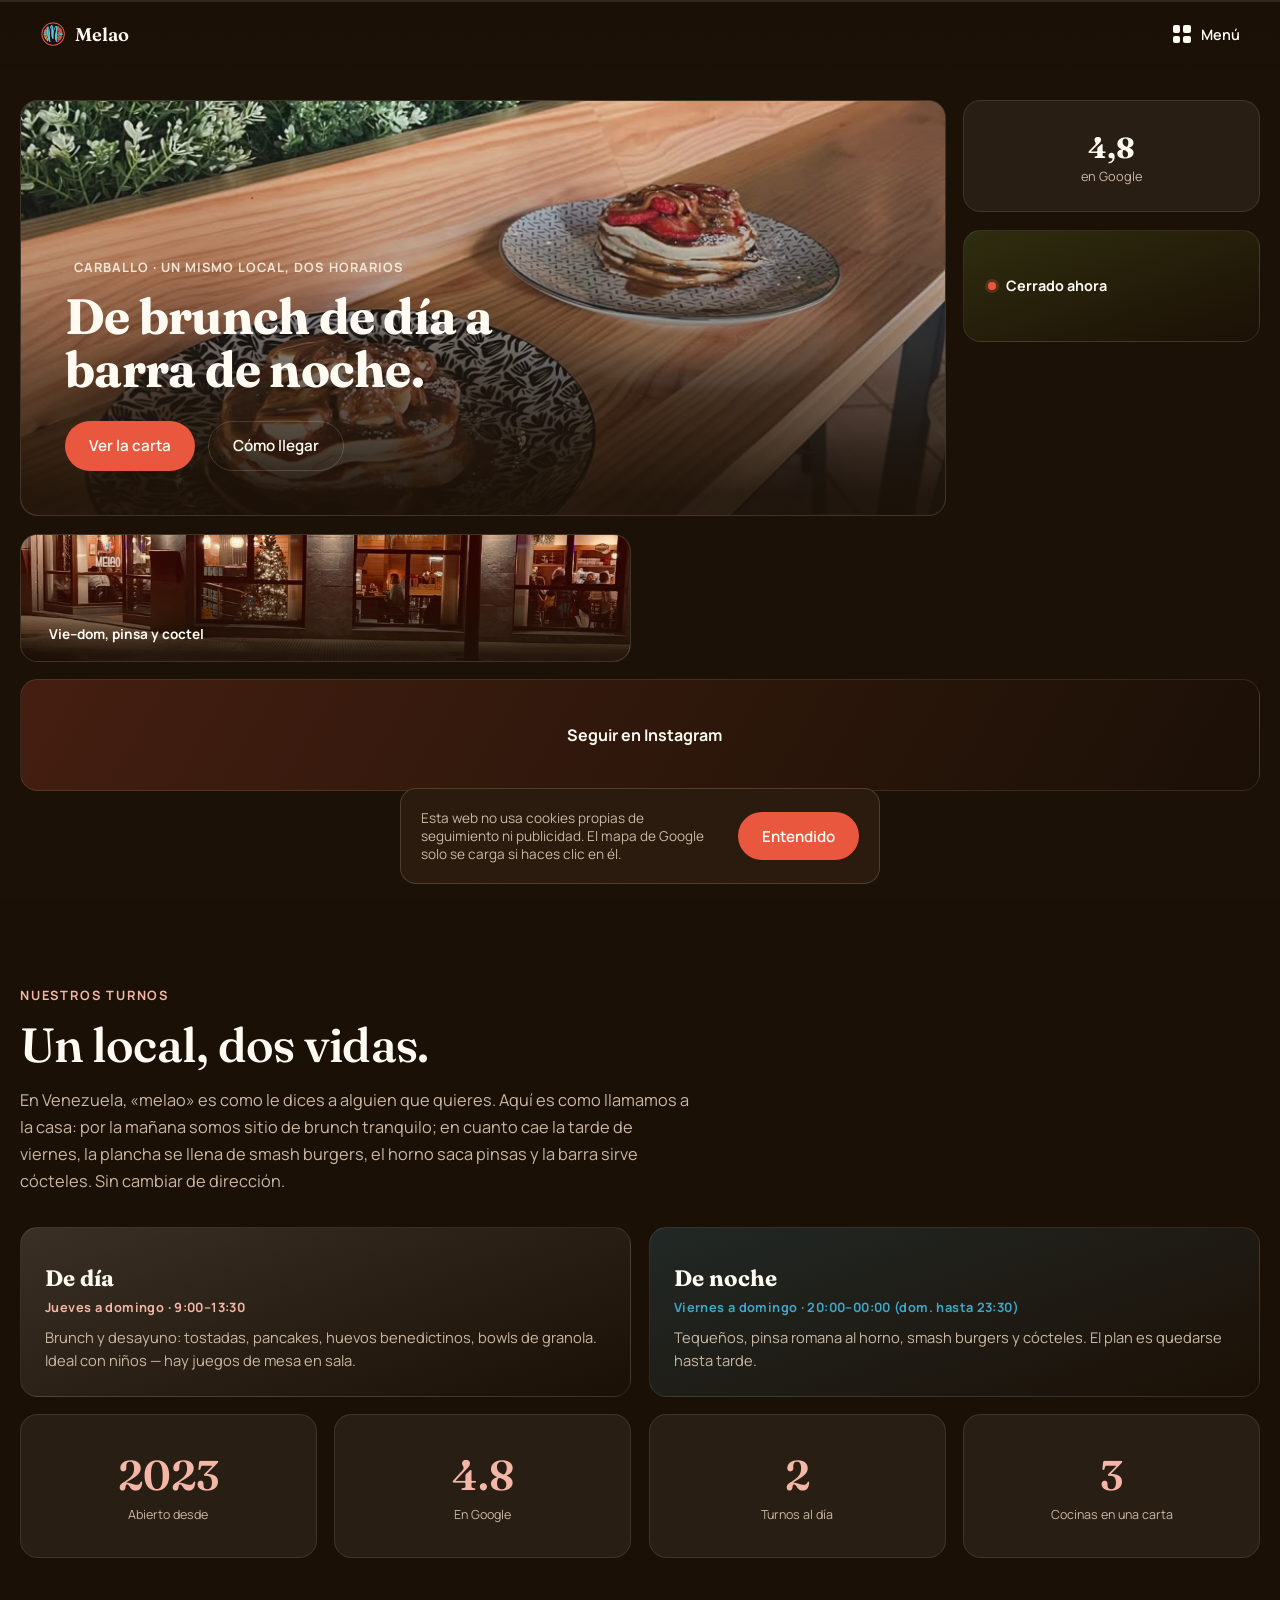
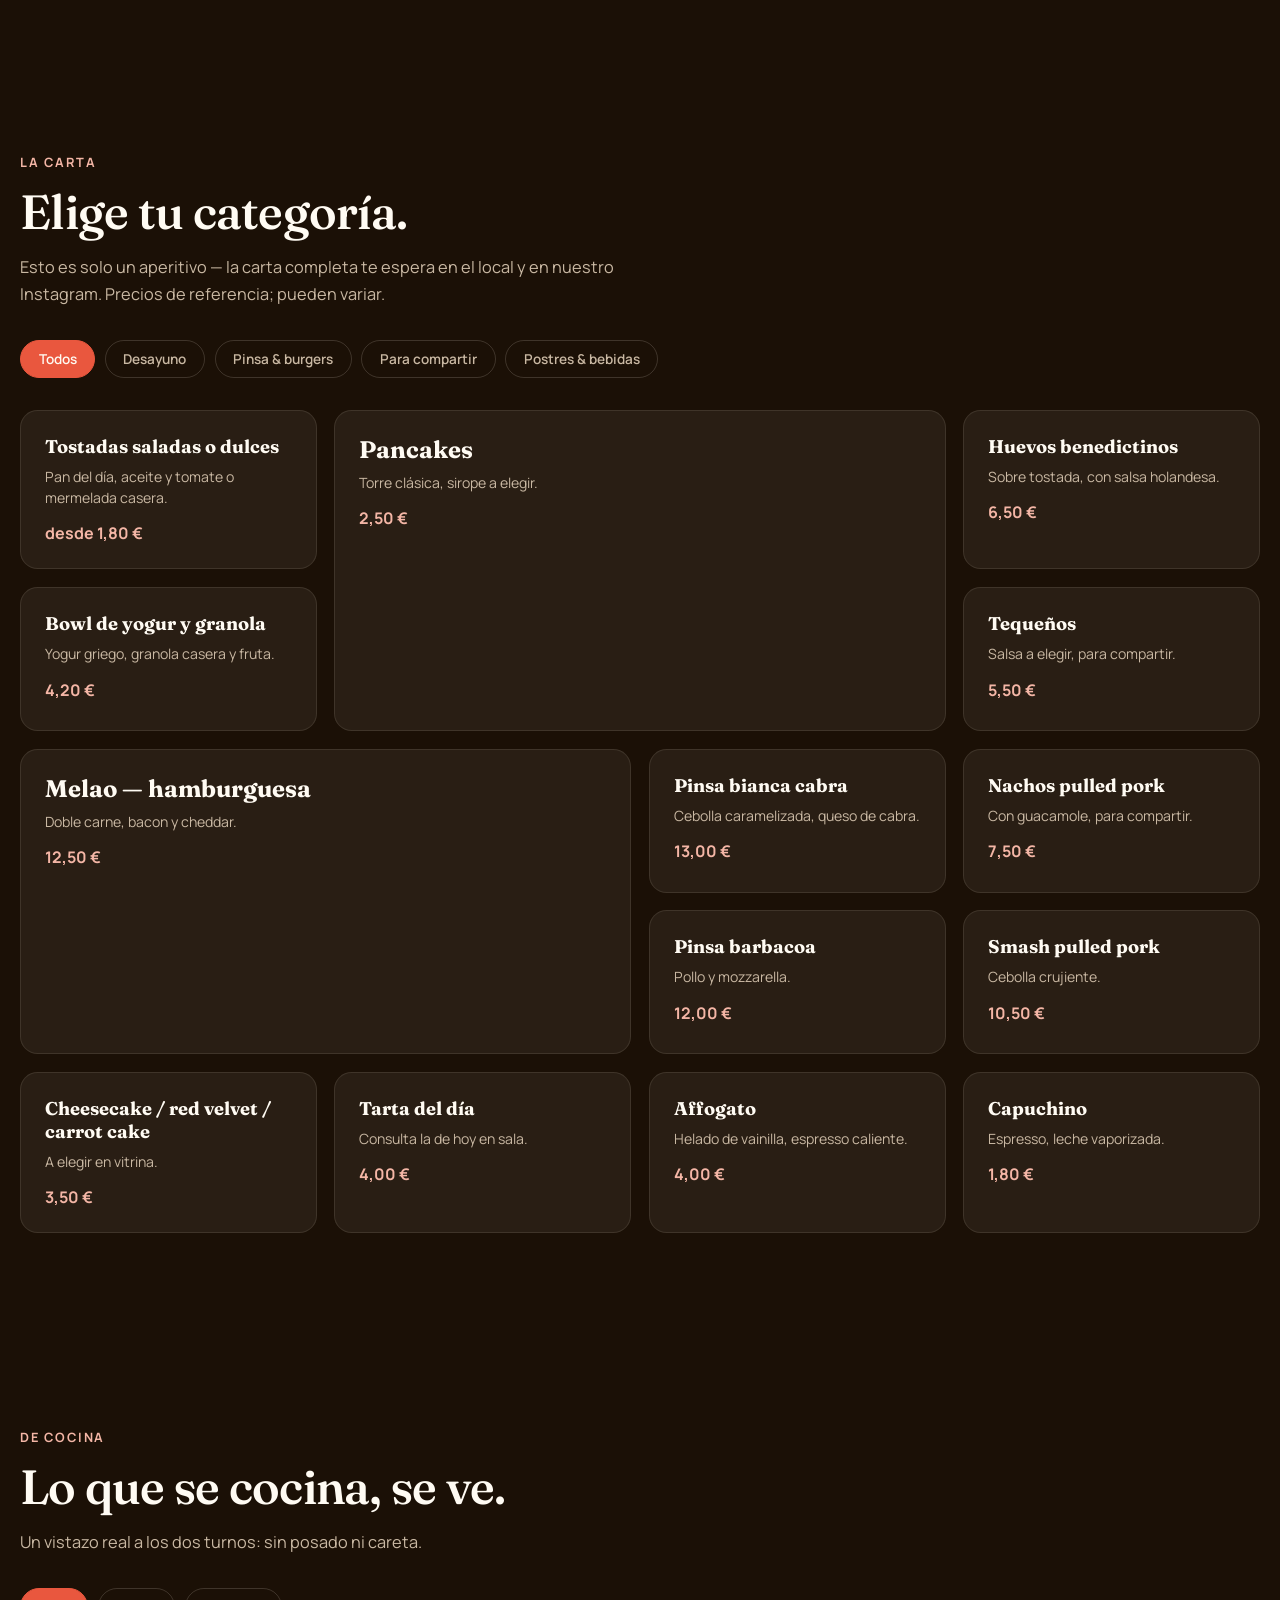
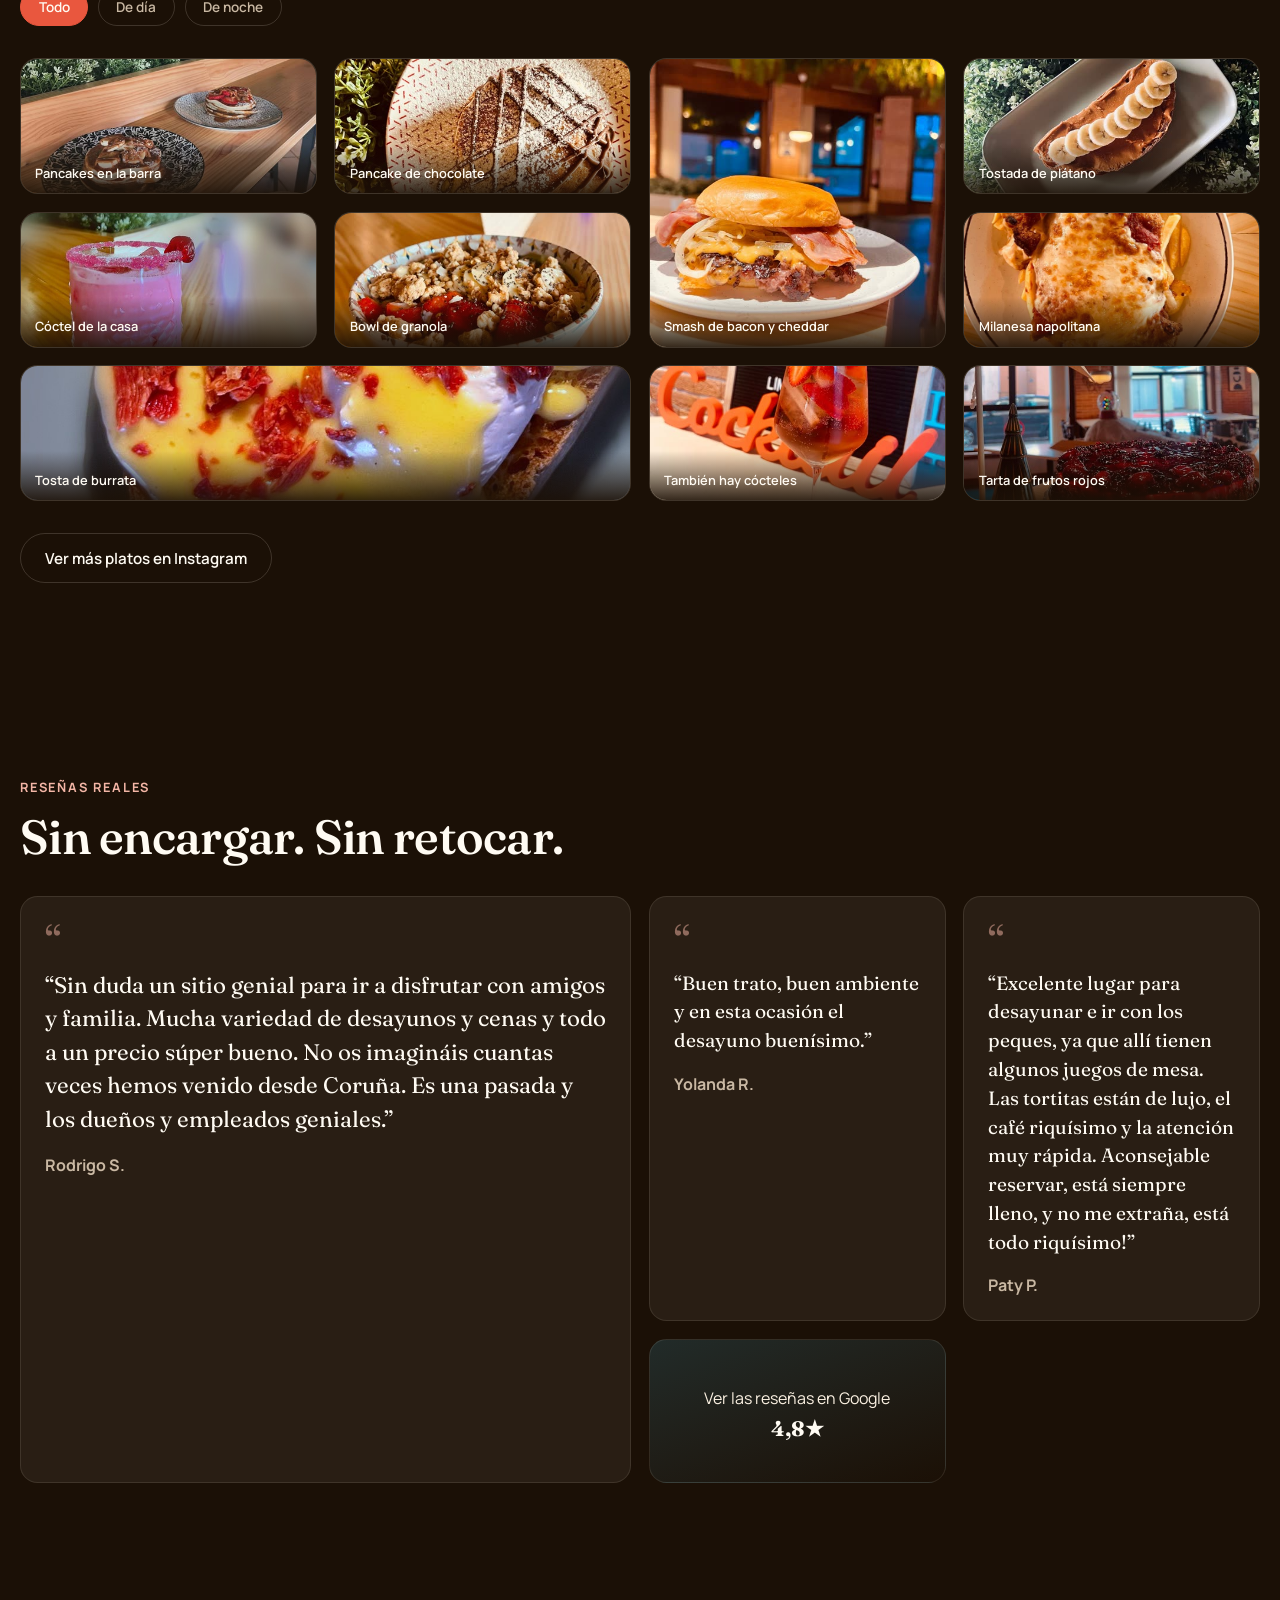
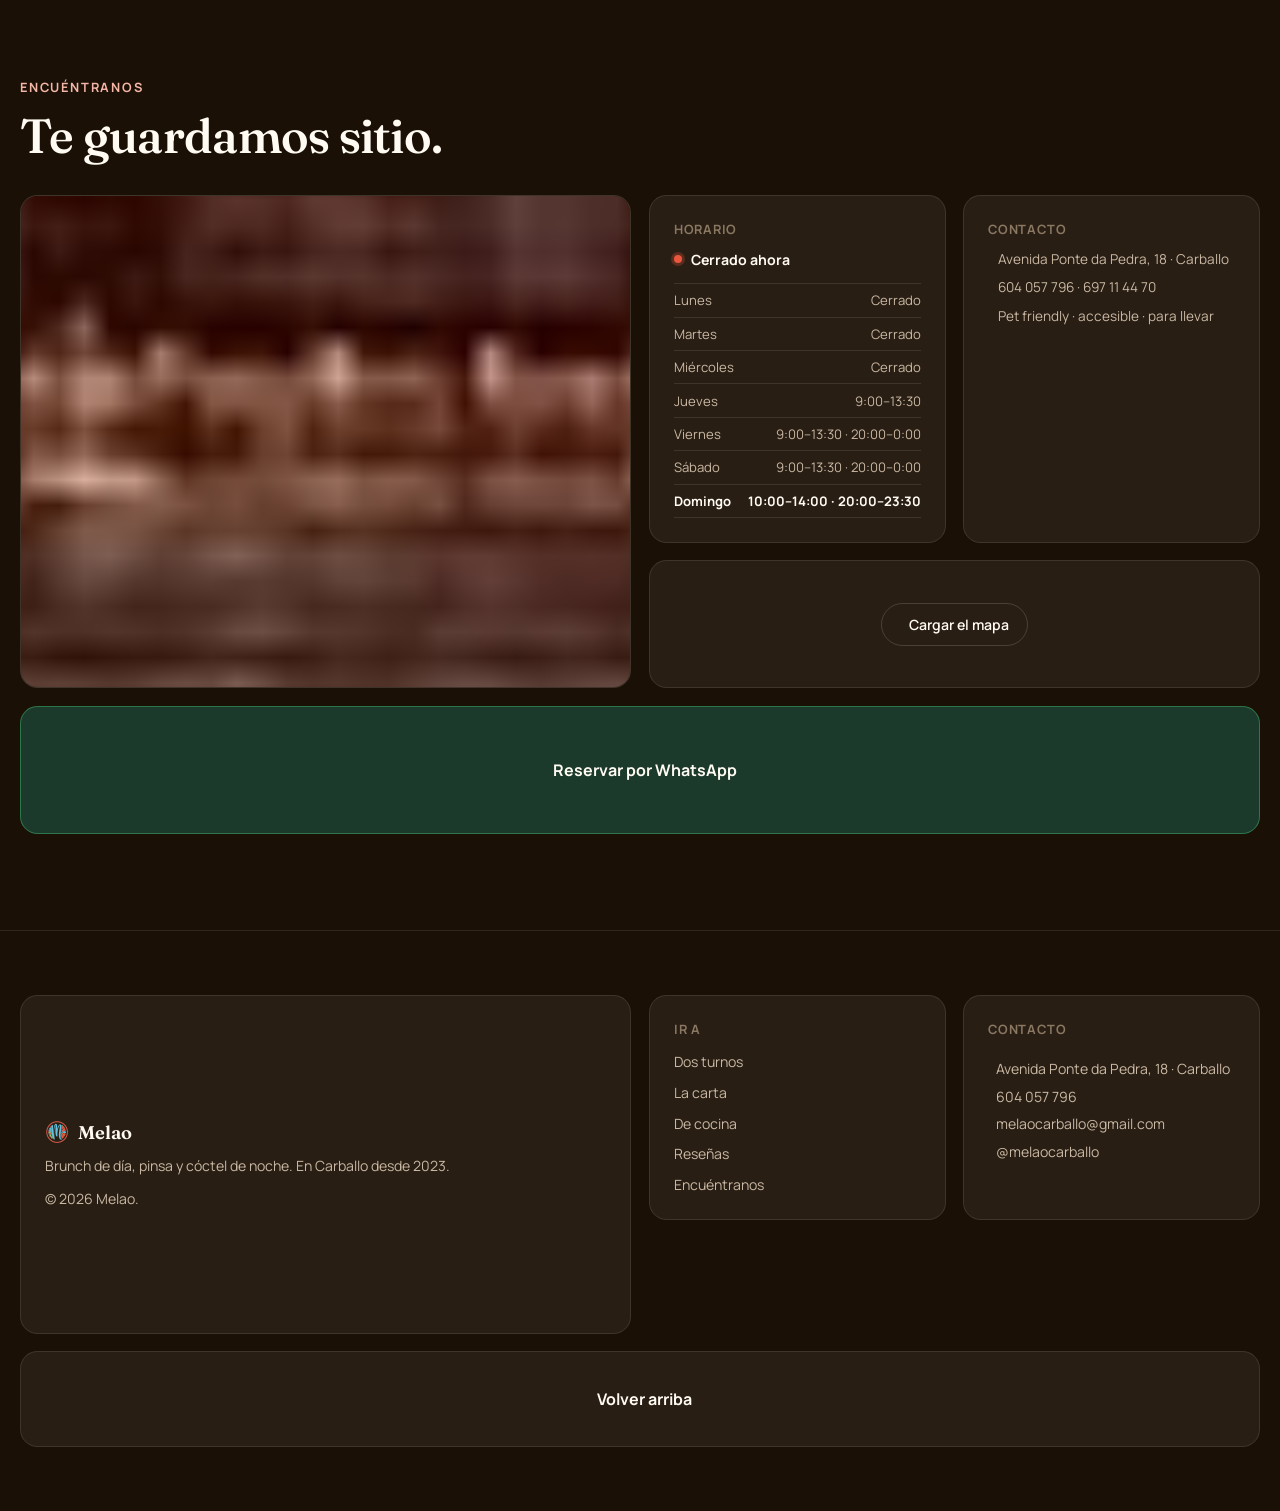
==== commit 9bfba36c: "Add bento-grid magazine template variant Restructure the page around an asymmetric CSS bento grid in" ====
--- a/index.html
+++ b/index.html
@@ -3,7 +3,7 @@
 <head>
 <meta charset="UTF-8">
 <meta name="viewport" content="width=device-width, initial-scale=1.0">
-<title>Melao — De brunch de día a barra de noche en Carballo</title>
+<title>Melao — Brunch de día, pinsa y coctel de noche, en Carballo</title>
 <meta name="description" content="Melao tiene dos caras: brunch y desayuno de jueves a domingo por la mañana, pinsas, smash burgers y cócteles de viernes a domingo por la noche. Un mismo local en Avenida Ponte da Pedra, 18, Carballo.">
 <link rel="canonical" href="https://alvarotaiagu.github.io/melao-carballo-web-v2/">
 <link rel="icon" href="assets/img/logo/logo-melao-96.png" type="image/png">
@@ -13,7 +13,7 @@
 
 <meta property="og:type" content="restaurant">
 <meta property="og:site_name" content="Melao">
-<meta property="og:title" content="Melao — De brunch de día a barra de noche en Carballo">
+<meta property="og:title" content="Melao — Brunch de día, pinsa y coctel de noche, en Carballo">
 <meta property="og:description" content="Un mismo local, dos turnos muy distintos: brunch por la mañana, pinsas y cócteles por la noche. Avenida Ponte da Pedra, 18, Carballo.">
 <meta property="og:url" content="https://alvarotaiagu.github.io/melao-carballo-web-v2/">
 <meta property="og:image" content="https://alvarotaiagu.github.io/melao-carballo-web-v2/assets/img/web/og-image.jpg">
@@ -92,7 +92,7 @@
 <link rel="stylesheet" href="css/style.css">
 <script src="https://code.iconify.design/iconify-icon/2.1.0/iconify-icon.min.js" defer></script>
 </head>
-<body data-daypart="dia">
+<body>
 <a class="skip-link" href="#contenido">Ir al contenido</a>
 <div class="scroll-progress" aria-hidden="true"><span class="scroll-progress-bar"></span></div>
 <div class="grain" aria-hidden="true"></div>
@@ -109,300 +109,311 @@
       <span class="visually-hidden">Instagram de Melao (se abre en una pestaña nueva)</span>
     </a>
     <button class="menu-toggle" type="button" aria-expanded="false" aria-controls="site-menu">
+      <span class="menu-toggle-grid" aria-hidden="true"><span></span><span></span><span></span><span></span></span>
       <span class="menu-toggle-label">Menú</span>
-      <span class="menu-toggle-bars" aria-hidden="true"><span></span><span></span></span>
     </button>
   </div>
 </header>
 
 <div id="site-menu" class="site-menu" hidden>
   <div class="site-menu-inner">
-    <nav aria-label="Principal">
-      <ol class="site-menu-list">
-        <li><a href="#turnos"><span class="site-menu-num">01</span>Dos turnos</a></li>
-        <li><a href="#carta"><span class="site-menu-num">02</span>La carta</a></li>
-        <li><a href="#cifras"><span class="site-menu-num">03</span>En cifras</a></li>
-        <li><a href="#cocina"><span class="site-menu-num">04</span>De cocina</a></li>
-        <li><a href="#resenas"><span class="site-menu-num">05</span>Reseñas</a></li>
-        <li><a href="#encuentranos"><span class="site-menu-num">06</span>Encuéntranos</a></li>
-      </ol>
+    <div class="site-menu-head">
+      <span class="site-menu-eyebrow">Explorar Melao</span>
+      <button type="button" class="site-menu-close" data-menu-close>
+        <iconify-icon icon="solar:close-square-linear" aria-hidden="true"></iconify-icon>
+        <span class="visually-hidden">Cerrar menú</span>
+      </button>
+    </div>
+    <nav aria-label="Principal" class="site-menu-grid">
+      <a href="#top" class="menu-tile menu-tile--lg">
+        <iconify-icon class="menu-tile-icon" icon="solar:home-2-bold" aria-hidden="true"></iconify-icon>
+        <span class="menu-tile-label">Inicio</span>
+        <span class="menu-tile-sub">De día y de noche</span>
+      </a>
+      <a href="#turnos" class="menu-tile">
+        <iconify-icon class="menu-tile-icon" icon="solar:sunrise-bold" aria-hidden="true"></iconify-icon>
+        <span class="menu-tile-label">Dos turnos</span>
+      </a>
+      <a href="#carta" class="menu-tile menu-tile--wide">
+        <iconify-icon class="menu-tile-icon" icon="solar:chef-hat-bold" aria-hidden="true"></iconify-icon>
+        <span class="menu-tile-label">La carta</span>
+        <span class="menu-tile-sub">Filtra por categoría</span>
+      </a>
+      <a href="#cocina" class="menu-tile">
+        <iconify-icon class="menu-tile-icon" icon="solar:gallery-wide-bold" aria-hidden="true"></iconify-icon>
+        <span class="menu-tile-label">De cocina</span>
+      </a>
+      <a href="#resenas" class="menu-tile">
+        <iconify-icon class="menu-tile-icon" icon="solar:chat-round-dots-bold" aria-hidden="true"></iconify-icon>
+        <span class="menu-tile-label">Reseñas</span>
+      </a>
+      <a href="#encuentranos" class="menu-tile menu-tile--wide">
+        <iconify-icon class="menu-tile-icon" icon="solar:map-point-bold" aria-hidden="true"></iconify-icon>
+        <span class="menu-tile-label">Encuéntranos</span>
+        <span class="menu-tile-sub">Avenida Ponte da Pedra, 18</span>
+      </a>
+      <a href="https://www.instagram.com/melaocarballo/" target="_blank" rel="noopener noreferrer" class="menu-tile menu-tile--accent">
+        <iconify-icon class="menu-tile-icon" icon="mdi:instagram" aria-hidden="true"></iconify-icon>
+        <span class="menu-tile-label">@melaocarballo</span>
+      </a>
+      <a href="tel:+34604057796" class="menu-tile">
+        <iconify-icon class="menu-tile-icon" icon="solar:phone-bold" aria-hidden="true"></iconify-icon>
+        <span class="menu-tile-label">604 057 796</span>
+      </a>
     </nav>
-    <div class="site-menu-foot">
-      <a href="https://www.instagram.com/melaocarballo/" target="_blank" rel="noopener noreferrer">@melaocarballo</a>
-      <a href="tel:+34604057796">604 057 796</a>
-      <span>Avenida Ponte da Pedra, 18 · Carballo</span>
-    </div>
   </div>
 </div>
 
 <main id="contenido">
 
-  <section id="top" class="hero">
-    <div class="hero-frame" data-hero-frame>
-      <span class="lqip-bg" aria-hidden="true" style="background-image:url('assets/img/web/cocina-pancakes-barra-lqip.jpg')"></span>
-      <img class="hero-photo hero-photo--dia" src="assets/img/web/cocina-pancakes-barra-900.jpg"
-           srcset="assets/img/web/cocina-pancakes-barra-500.jpg 500w, assets/img/web/cocina-pancakes-barra-900.jpg 900w"
-           sizes="100vw" alt="" width="1080" height="1080" fetchpriority="high" decoding="async">
-      <span class="lqip-bg lqip-bg--noche" aria-hidden="true" style="background-image:url('assets/img/web/local-fachada-noche-lqip.jpg')"></span>
-      <img class="hero-photo hero-photo--noche" src="assets/img/web/local-fachada-noche-900.jpg"
-           srcset="assets/img/web/local-fachada-noche-500.jpg 500w, assets/img/web/local-fachada-noche-900.jpg 900w"
-           sizes="100vw" alt="" width="1440" height="1440" decoding="async">
-      <div class="hero-scrim" aria-hidden="true"></div>
-    </div>
-
-    <div class="hero-inner">
-      <p class="hero-eyebrow">
-        <iconify-icon class="hero-eyebrow-icon hero-eyebrow-icon--sun" icon="solar:sun-2-bold" aria-hidden="true"></iconify-icon>
-        <iconify-icon class="hero-eyebrow-icon hero-eyebrow-icon--moon" icon="solar:moon-stars-bold" aria-hidden="true"></iconify-icon>
-        <span class="hero-eyebrow-text">Carballo · un mismo local, dos horarios</span>
-      </p>
-      <h1 class="hero-title">
-        <span class="hero-title-line hero-title-line--dia">De brunch,<br>de día.</span>
-        <span class="hero-title-line hero-title-line--noche">De pinsa y coctel,<br>de noche.</span>
-      </h1>
-      <p class="hero-claim">
-        <span class="hero-claim-dia">Tortitas, huevos benedictinos y café — jueves a domingo por la mañana.</span>
-        <span class="hero-claim-noche">Pinsa romana, smash burgers y cócteles — de viernes a domingo por la noche.</span>
-      </p>
-      <div class="hero-actions">
-        <a class="btn btn-primary" href="#carta"><span>Ver la carta</span></a>
-        <a class="btn btn-ghost" href="#encuentranos"><span>Cómo llegar</span></a>
-      </div>
-
-      <a class="google-seal" href="https://share.google/bW9lgUvX52iownn9A" target="_blank" rel="noopener noreferrer"
-         aria-label="4,8 sobre 5 en Google — ver ficha de Google (se abre en una pestaña nueva)">
-        <span class="google-seal-stars" aria-hidden="true">
-          <iconify-icon icon="solar:star-bold"></iconify-icon>
-        </span>
-        <strong>4,8</strong><span>en Google</span>
-      </a>
-    </div>
-
-    <div class="hero-scrub" aria-hidden="true">
-      <iconify-icon class="hero-scrub-icon hero-scrub-icon--sun" icon="solar:sun-2-bold"></iconify-icon>
-      <div class="hero-scrub-track"><span class="hero-scrub-fill"></span></div>
-      <iconify-icon class="hero-scrub-icon hero-scrub-icon--moon" icon="solar:moon-stars-bold"></iconify-icon>
+  <section id="top" class="hero-bento section-block">
+    <div class="section-inner">
+      <div class="bento-grid hero-grid" data-reveal-group>
+        <article class="bento-cell hero-cell-photo" data-reveal>
+          <span class="lqip-bg" aria-hidden="true" style="background-image:url('assets/img/web/cocina-pancakes-barra-lqip.jpg')"></span>
+          <img class="hero-photo" src="assets/img/web/cocina-pancakes-barra-900.jpg"
+               srcset="assets/img/web/cocina-pancakes-barra-500.jpg 500w, assets/img/web/cocina-pancakes-barra-900.jpg 900w"
+               sizes="(max-width: 900px) 100vw, 60vw" alt="" width="1080" height="1080" fetchpriority="high" decoding="async">
+          <div class="hero-cell-scrim" aria-hidden="true"></div>
+          <div class="hero-cell-copy">
+            <p class="hero-eyebrow">
+              <iconify-icon icon="solar:sun-2-bold" aria-hidden="true"></iconify-icon>
+              <span>Carballo · un mismo local, dos horarios</span>
+            </p>
+            <h1 class="hero-title">De brunch de día a<br>barra de noche.</h1>
+            <div class="hero-actions">
+              <a class="btn btn-primary" href="#carta"><span>Ver la carta</span></a>
+              <a class="btn btn-ghost" href="#encuentranos"><span>Cómo llegar</span></a>
+            </div>
+          </div>
+        </article>
+
+        <article class="bento-cell hero-cell-rating" data-reveal>
+          <a class="google-seal" href="https://share.google/bW9lgUvX52iownn9A" target="_blank" rel="noopener noreferrer"
+             aria-label="4,8 sobre 5 en Google — ver ficha de Google (se abre en una pestaña nueva)">
+            <iconify-icon class="google-seal-stars" icon="solar:star-bold" aria-hidden="true"></iconify-icon>
+            <strong>4,8</strong>
+            <span>en Google</span>
+          </a>
+        </article>
+
+        <article class="bento-cell hero-cell-hours" data-reveal>
+          <span class="live-dot" aria-hidden="true"></span>
+          <span id="hours-status-text">Comprobando horario…</span>
+        </article>
+
+        <article class="bento-cell hero-cell-noche" data-reveal>
+          <span class="lqip-bg" aria-hidden="true" style="background-image:url('assets/img/web/local-fachada-noche-lqip.jpg')"></span>
+          <img src="assets/img/web/local-fachada-noche-900.jpg"
+               srcset="assets/img/web/local-fachada-noche-500.jpg 500w, assets/img/web/local-fachada-noche-900.jpg 900w"
+               sizes="(max-width: 900px) 50vw, 20vw" alt="" width="1440" height="1440" loading="lazy" decoding="async">
+          <div class="hero-cell-scrim" aria-hidden="true"></div>
+          <p><iconify-icon icon="solar:moon-stars-bold" aria-hidden="true"></iconify-icon> Vie–dom, pinsa y coctel</p>
+        </article>
+
+        <article class="bento-cell hero-cell-cta">
+          <a href="https://www.instagram.com/melaocarballo/" target="_blank" rel="noopener noreferrer">
+            <iconify-icon icon="mdi:instagram" aria-hidden="true"></iconify-icon>
+            <span>Seguir en Instagram</span>
+          </a>
+        </article>
+      </div>
     </div>
   </section>
 
-  <section id="turnos" class="turnos section-block" data-reveal-group>
-    <div class="section-inner turnos-inner">
+  <section id="turnos" class="section-block" data-reveal-group>
+    <div class="section-inner">
       <p class="eyebrow">Nuestros turnos</p>
-      <h2 data-split-word>Un local, dos vidas.</h2>
-      <p class="turnos-lead">
+      <h2>Un local, dos vidas.</h2>
+      <p class="lead">
         En Venezuela, «melao» es como le dices a alguien que quieres. Aquí es como llamamos a la casa: por
         la mañana somos sitio de brunch tranquilo; en cuanto cae la tarde de viernes, la plancha se llena de
         smash burgers, el horno saca pinsas y la barra sirve cócteles. Sin cambiar de dirección.
       </p>
 
-      <div class="turnos-cards">
-        <article class="turno-card turno-card--dia">
+      <div class="bento-grid turnos-grid">
+        <article class="bento-cell turno-cell turno-cell--dia" data-reveal>
           <iconify-icon class="turno-icon" icon="solar:sunrise-bold" aria-hidden="true"></iconify-icon>
           <h3>De día</h3>
           <p class="turno-when">Jueves a domingo · 9:00–13:30</p>
           <p class="turno-desc">Brunch y desayuno: tostadas, pancakes, huevos benedictinos, bowls de granola.
             Ideal con niños — hay juegos de mesa en sala.</p>
         </article>
-        <article class="turno-card turno-card--noche">
+        <article class="bento-cell turno-cell turno-cell--noche" data-reveal>
           <iconify-icon class="turno-icon" icon="solar:moon-stars-bold" aria-hidden="true"></iconify-icon>
           <h3>De noche</h3>
           <p class="turno-when">Viernes a domingo · 20:00–00:00 (dom. hasta 23:30)</p>
           <p class="turno-desc">Tequeños, pinsa romana al horno, smash burgers y cócteles.
             El plan es quedarse hasta tarde.</p>
         </article>
+        <article class="bento-cell turno-cell turno-cell--stat" data-reveal>
+          <span class="cifra-number" data-count-to="2023" data-count-format="year">0</span>
+          <span class="cifra-label">Abierto desde</span>
+        </article>
+        <article class="bento-cell turno-cell turno-cell--stat" data-reveal>
+          <span class="cifra-number" data-count-to="4.8" data-count-decimals="1">0</span>
+          <span class="cifra-label">En Google</span>
+        </article>
+        <article class="bento-cell turno-cell turno-cell--stat" data-reveal>
+          <span class="cifra-number" data-count-to="2">0</span>
+          <span class="cifra-label">Turnos al día</span>
+        </article>
+        <article class="bento-cell turno-cell turno-cell--stat" data-reveal>
+          <span class="cifra-number" data-count-to="3">0</span>
+          <span class="cifra-label">Cocinas en una carta</span>
+        </article>
       </div>
     </div>
   </section>
 
-  <section id="carta" class="carta section-block" data-reveal-group>
+  <section id="carta" class="section-block" data-reveal-group>
     <div class="section-inner">
       <p class="eyebrow">La carta</p>
-      <h2 data-split-word>Elige tu turno.</h2>
-      <p class="carta-lead">
+      <h2>Elige tu categoría.</h2>
+      <p class="lead">
         Esto es solo un aperitivo — la carta completa te espera en el local y en nuestro Instagram.
         Precios de referencia; pueden variar.
       </p>
 
-      <div class="daypart-switch" role="tablist" aria-label="Elegir turno de la carta">
-        <button type="button" class="daypart-btn is-active" role="tab" aria-selected="true" data-daypart-btn="dia" id="tab-dia" aria-controls="deck-dia">
-          <iconify-icon icon="solar:sun-2-bold" aria-hidden="true"></iconify-icon><span>De día</span>
-        </button>
-        <button type="button" class="daypart-btn" role="tab" aria-selected="false" tabindex="-1" data-daypart-btn="noche" id="tab-noche" aria-controls="deck-noche">
-          <iconify-icon icon="solar:moon-stars-bold" aria-hidden="true"></iconify-icon><span>De noche</span>
-        </button>
-        <span class="daypart-switch-thumb" aria-hidden="true"></span>
-      </div>
-
-      <div class="carta-deck-wrap">
-        <button type="button" class="deck-arrow deck-arrow--prev" data-deck-prev aria-label="Platos anteriores">
-          <iconify-icon icon="solar:alt-arrow-left-linear" aria-hidden="true"></iconify-icon>
-        </button>
-
-        <div class="carta-deck" id="deck-dia" role="tabpanel" aria-labelledby="tab-dia" data-deck="dia">
-          <article class="dish-card">
-            <span class="dish-card-num">01</span>
-            <h3>Tostadas saladas o dulces</h3>
-            <p>Pan del día, aceite y tomate o mermelada casera.</p>
-            <span class="price">desde 1,80 €</span>
-          </article>
-          <article class="dish-card">
-            <span class="dish-card-num">02</span>
-            <h3>Pancakes</h3>
-            <p>Torre clásica, sirope a elegir.</p>
-            <span class="price">2,50 €</span>
-          </article>
-          <article class="dish-card">
-            <span class="dish-card-num">03</span>
-            <h3>Huevos benedictinos</h3>
-            <p>Sobre tostada, con salsa holandesa.</p>
-            <span class="price">6,50 €</span>
-          </article>
-          <article class="dish-card">
-            <span class="dish-card-num">04</span>
-            <h3>Bowl de yogur y granola</h3>
-            <p>Yogur griego, granola casera y fruta.</p>
-            <span class="price">4,20 €</span>
-          </article>
-        </div>
-
-        <div class="carta-deck" id="deck-noche" role="tabpanel" aria-labelledby="tab-noche" data-deck="noche" hidden>
-          <article class="dish-card">
-            <span class="dish-card-num">01</span>
-            <h3>Tequeños</h3>
-            <p>Salsa a elegir, para compartir.</p>
-            <span class="price">5,50 €</span>
-          </article>
-          <article class="dish-card">
-            <span class="dish-card-num">02</span>
-            <h3>Melao — hamburguesa</h3>
-            <p>Doble carne, bacon y cheddar.</p>
-            <span class="price">12,50 €</span>
-          </article>
-          <article class="dish-card">
-            <span class="dish-card-num">03</span>
-            <h3>Pinsa bianca cabra</h3>
-            <p>Cebolla caramelizada, queso de cabra.</p>
-            <span class="price">13,00 €</span>
-          </article>
-          <article class="dish-card">
-            <span class="dish-card-num">04</span>
-            <h3>Nachos pulled pork</h3>
-            <p>Con guacamole, para compartir.</p>
-            <span class="price">7,50 €</span>
-          </article>
-          <article class="dish-card">
-            <span class="dish-card-num">05</span>
-            <h3>Pinsa barbacoa</h3>
-            <p>Pollo y mozzarella.</p>
-            <span class="price">12,00 €</span>
-          </article>
-          <article class="dish-card">
-            <span class="dish-card-num">06</span>
-            <h3>Smash pulled pork</h3>
-            <p>Cebolla crujiente.</p>
-            <span class="price">10,50 €</span>
-          </article>
-        </div>
-
-        <button type="button" class="deck-arrow deck-arrow--next" data-deck-next aria-label="Siguientes platos">
-          <iconify-icon icon="solar:alt-arrow-right-linear" aria-hidden="true"></iconify-icon>
-        </button>
-      </div>
-
-      <div class="carta-anytime">
-        <p class="carta-anytime-label"><iconify-icon icon="solar:clock-circle-linear" aria-hidden="true"></iconify-icon> También, todo el día</p>
-        <ul>
-          <li><span>Cheesecake / red velvet / carrot cake</span><span class="price">3,50 €</span></li>
-          <li><span>Tarta del día</span><span class="price">4,00 €</span></li>
-          <li><span>Affogato</span><span class="price">4,00 €</span></li>
-          <li><span>Capuchino</span><span class="price">1,80 €</span></li>
-        </ul>
-      </div>
+      <div class="filter-bar" role="group" aria-label="Filtrar la carta por categoría" data-filter-group data-filter-target="[data-menu-card]">
+        <button type="button" class="filter-chip is-active" data-filter-value="todos">Todos</button>
+        <button type="button" class="filter-chip" data-filter-value="desayuno">Desayuno</button>
+        <button type="button" class="filter-chip" data-filter-value="principal">Pinsa &amp; burgers</button>
+        <button type="button" class="filter-chip" data-filter-value="compartir">Para compartir</button>
+        <button type="button" class="filter-chip" data-filter-value="dulce">Postres &amp; bebidas</button>
+      </div>
+
+      <div class="bento-grid carta-grid" data-filter-list>
+        <article class="bento-cell menu-card" data-menu-card data-category="desayuno" data-reveal>
+          <h3>Tostadas saladas o dulces</h3>
+          <p>Pan del día, aceite y tomate o mermelada casera.</p>
+          <span class="price">desde 1,80 €</span>
+        </article>
+        <article class="bento-cell menu-card menu-card--lg" data-menu-card data-category="desayuno" data-reveal>
+          <h3>Pancakes</h3>
+          <p>Torre clásica, sirope a elegir.</p>
+          <span class="price">2,50 €</span>
+        </article>
+        <article class="bento-cell menu-card" data-menu-card data-category="desayuno" data-reveal>
+          <h3>Huevos benedictinos</h3>
+          <p>Sobre tostada, con salsa holandesa.</p>
+          <span class="price">6,50 €</span>
+        </article>
+        <article class="bento-cell menu-card" data-menu-card data-category="desayuno" data-reveal>
+          <h3>Bowl de yogur y granola</h3>
+          <p>Yogur griego, granola casera y fruta.</p>
+          <span class="price">4,20 €</span>
+        </article>
+        <article class="bento-cell menu-card" data-menu-card data-category="compartir" data-reveal>
+          <h3>Tequeños</h3>
+          <p>Salsa a elegir, para compartir.</p>
+          <span class="price">5,50 €</span>
+        </article>
+        <article class="bento-cell menu-card menu-card--lg" data-menu-card data-category="principal" data-reveal>
+          <h3>Melao — hamburguesa</h3>
+          <p>Doble carne, bacon y cheddar.</p>
+          <span class="price">12,50 €</span>
+        </article>
+        <article class="bento-cell menu-card" data-menu-card data-category="principal" data-reveal>
+          <h3>Pinsa bianca cabra</h3>
+          <p>Cebolla caramelizada, queso de cabra.</p>
+          <span class="price">13,00 €</span>
+        </article>
+        <article class="bento-cell menu-card" data-menu-card data-category="compartir" data-reveal>
+          <h3>Nachos pulled pork</h3>
+          <p>Con guacamole, para compartir.</p>
+          <span class="price">7,50 €</span>
+        </article>
+        <article class="bento-cell menu-card" data-menu-card data-category="principal" data-reveal>
+          <h3>Pinsa barbacoa</h3>
+          <p>Pollo y mozzarella.</p>
+          <span class="price">12,00 €</span>
+        </article>
+        <article class="bento-cell menu-card" data-menu-card data-category="principal" data-reveal>
+          <h3>Smash pulled pork</h3>
+          <p>Cebolla crujiente.</p>
+          <span class="price">10,50 €</span>
+        </article>
+        <article class="bento-cell menu-card" data-menu-card data-category="dulce" data-reveal>
+          <h3>Cheesecake / red velvet / carrot cake</h3>
+          <p>A elegir en vitrina.</p>
+          <span class="price">3,50 €</span>
+        </article>
+        <article class="bento-cell menu-card" data-menu-card data-category="dulce" data-reveal>
+          <h3>Tarta del día</h3>
+          <p>Consulta la de hoy en sala.</p>
+          <span class="price">4,00 €</span>
+        </article>
+        <article class="bento-cell menu-card" data-menu-card data-category="dulce" data-reveal>
+          <h3>Affogato</h3>
+          <p>Helado de vainilla, espresso caliente.</p>
+          <span class="price">4,00 €</span>
+        </article>
+        <article class="bento-cell menu-card" data-menu-card data-category="dulce" data-reveal>
+          <h3>Capuchino</h3>
+          <p>Espresso, leche vaporizada.</p>
+          <span class="price">1,80 €</span>
+        </article>
+      </div>
+      <p class="filter-empty" data-filter-empty hidden>No hay platos en esta categoría todavía.</p>
     </div>
   </section>
 
-  <section id="cifras" class="cifras section-block" data-reveal-group>
-    <div class="section-inner cifras-inner">
-      <div class="cifra-item">
-        <span class="cifra-number" data-count-to="2023" data-count-format="year">0</span>
-        <span class="cifra-label">Abierto desde</span>
-      </div>
-      <div class="cifra-item">
-        <span class="cifra-number" data-count-to="4.8" data-count-decimals="1">0</span>
-        <span class="cifra-label">Valoración en Google</span>
-      </div>
-      <div class="cifra-item">
-        <span class="cifra-number" data-count-to="2">0</span>
-        <span class="cifra-label">Turnos al día</span>
-      </div>
-      <div class="cifra-item">
-        <span class="cifra-number" data-count-to="3">0</span>
-        <span class="cifra-label">Cocinas en una carta</span>
-      </div>
-    </div>
-  </section>
-
-  <section id="cocina" class="cocina section-block" data-reveal-group>
+  <section id="cocina" class="section-block" data-reveal-group>
     <div class="section-inner">
       <p class="eyebrow">De cocina</p>
-      <h2 data-split-word>Lo que se cocina, se ve.</h2>
-      <p class="cocina-lead">Un vistazo real a los dos turnos: sin posado ni careta.</p>
-
-      <div class="daypart-switch daypart-switch--cocina" role="tablist" aria-label="Elegir turno de las fotos">
-        <button type="button" class="daypart-btn is-active" role="tab" aria-selected="true" data-daypart-btn="dia" id="tab-cocina-dia" aria-controls="filmstrip-dia">
-          <iconify-icon icon="solar:sun-2-bold" aria-hidden="true"></iconify-icon><span>De día</span>
-        </button>
-        <button type="button" class="daypart-btn" role="tab" aria-selected="false" tabindex="-1" data-daypart-btn="noche" id="tab-cocina-noche" aria-controls="filmstrip-noche">
-          <iconify-icon icon="solar:moon-stars-bold" aria-hidden="true"></iconify-icon><span>De noche</span>
-        </button>
-        <span class="daypart-switch-thumb" aria-hidden="true"></span>
-      </div>
-
-      <div class="filmstrip" id="filmstrip-dia" role="tabpanel" aria-labelledby="tab-cocina-dia" data-filmstrip="dia">
-        <button type="button" class="film-item">
-          <img src="assets/img/web/cocina-pancakes-barra-900.jpg" srcset="assets/img/web/cocina-pancakes-barra-500.jpg 500w, assets/img/web/cocina-pancakes-barra-900.jpg 900w" sizes="(max-width:640px) 78vw, 360px" alt="Dos platos de pancakes servidos en la barra de Melao" width="1080" height="1080" loading="lazy" decoding="async">
-          <span class="film-caption">Pancakes en la barra</span>
-        </button>
-        <button type="button" class="film-item">
-          <img src="assets/img/web/cocina-pancake-choco-900.jpg" srcset="assets/img/web/cocina-pancake-choco-500.jpg 500w, assets/img/web/cocina-pancake-choco-900.jpg 900w" sizes="(max-width:640px) 78vw, 360px" alt="Pancake bañado en chocolate y azúcar glas" width="1080" height="1080" loading="lazy" decoding="async">
-          <span class="film-caption">Pancake de chocolate</span>
-        </button>
-        <button type="button" class="film-item">
-          <img src="assets/img/web/cocina-tosta-platano-900.jpg" srcset="assets/img/web/cocina-tosta-platano-500.jpg 500w, assets/img/web/cocina-tosta-platano-900.jpg 900w" sizes="(max-width:640px) 78vw, 360px" alt="Tostada con crema de cacahuete y plátano" width="1440" height="1440" loading="lazy" decoding="async">
-          <span class="film-caption">Tostada de plátano</span>
-        </button>
-        <button type="button" class="film-item">
-          <img src="assets/img/web/cocina-bowl-granola-900.jpg" srcset="assets/img/web/cocina-bowl-granola-500.jpg 500w, assets/img/web/cocina-bowl-granola-900.jpg 900w" sizes="(max-width:640px) 78vw, 360px" alt="Bowl de yogur con granola, fresas, plátano y chía" width="1440" height="1440" loading="lazy" decoding="async">
-          <span class="film-caption">Bowl de granola</span>
-        </button>
-        <button type="button" class="film-item">
-          <img src="assets/img/web/dish-square-1200.jpg" srcset="assets/img/web/dish-square-700.jpg 700w, assets/img/web/dish-square-1200.jpg 1200w" sizes="(max-width:640px) 78vw, 360px" alt="Milanesa napolitana gratinada con queso y patatas fritas" width="1100" height="1100" loading="lazy" decoding="async">
-          <span class="film-caption">Milanesa napolitana</span>
-        </button>
-      </div>
-
-      <div class="filmstrip" id="filmstrip-noche" role="tabpanel" aria-labelledby="tab-cocina-noche" data-filmstrip="noche" hidden>
-        <button type="button" class="film-item">
-          <img src="assets/img/web/cocina-burger-bacon-900.jpg" srcset="assets/img/web/cocina-burger-bacon-500.jpg 500w, assets/img/web/cocina-burger-bacon-900.jpg 900w" sizes="(max-width:640px) 78vw, 360px" alt="Smash burger con bacon, cheddar y cebolla" width="1440" height="1440" loading="lazy" decoding="async">
-          <span class="film-caption">Smash de bacon y cheddar</span>
-        </button>
-        <button type="button" class="film-item">
-          <img src="assets/img/web/cocina-coctel-rosa-900.jpg" srcset="assets/img/web/cocina-coctel-rosa-500.jpg 500w, assets/img/web/cocina-coctel-rosa-900.jpg 900w" sizes="(max-width:640px) 78vw, 360px" alt="Cóctel rosa con guinda y borde escarchado" width="1080" height="1080" loading="lazy" decoding="async">
-          <span class="film-caption">Cóctel de la casa</span>
-        </button>
-        <button type="button" class="film-item">
-          <img src="assets/img/web/cocina-coctel-900.jpg" srcset="assets/img/web/cocina-coctel-500.jpg 500w, assets/img/web/cocina-coctel-900.jpg 900w" sizes="(max-width:640px) 78vw, 360px" alt="Cóctel con fresas y hielo servido en copa, junto al rótulo Cocktail de la barra" width="1080" height="1080" loading="lazy" decoding="async">
-          <span class="film-caption">También hay cócteles</span>
-        </button>
-        <button type="button" class="film-item">
-          <img src="assets/img/web/cocina-tosta-burrata-900.jpg" srcset="assets/img/web/cocina-tosta-burrata-500.jpg 500w, assets/img/web/cocina-tosta-burrata-900.jpg 900w" sizes="(max-width:640px) 78vw, 360px" alt="Tosta de burrata con huevo poché y virutas de jamón crujiente" width="1080" height="1080" loading="lazy" decoding="async">
-          <span class="film-caption">Tosta de burrata</span>
-        </button>
-        <button type="button" class="film-item">
-          <img src="assets/img/web/cocina-tarta-sala-900.jpg" srcset="assets/img/web/cocina-tarta-sala-500.jpg 500w, assets/img/web/cocina-tarta-sala-900.jpg 900w" sizes="(max-width:640px) 78vw, 360px" alt="Tarta de frutos rojos sobre la mesa, con la sala de Melao al fondo" width="1440" height="1440" loading="lazy" decoding="async">
-          <span class="film-caption">Tarta de frutos rojos</span>
-        </button>
-      </div>
+      <h2>Lo que se cocina, se ve.</h2>
+      <p class="lead">Un vistazo real a los dos turnos: sin posado ni careta.</p>
+
+      <div class="filter-bar" role="group" aria-label="Filtrar fotos por turno" data-filter-group data-filter-target="[data-photo-card]">
+        <button type="button" class="filter-chip is-active" data-filter-value="todos">Todo</button>
+        <button type="button" class="filter-chip" data-filter-value="dia">De día</button>
+        <button type="button" class="filter-chip" data-filter-value="noche">De noche</button>
+      </div>
+
+      <div class="bento-grid gallery-grid" data-filter-list>
+        <button type="button" class="bento-cell gallery-card gallery-card--lg" data-photo-card data-category="dia" data-reveal>
+          <img src="assets/img/web/cocina-pancakes-barra-900.jpg" srcset="assets/img/web/cocina-pancakes-barra-500.jpg 500w, assets/img/web/cocina-pancakes-barra-900.jpg 900w" sizes="(max-width:640px) 90vw, 32vw" alt="Dos platos de pancakes servidos en la barra de Melao" width="1080" height="1080" loading="lazy" decoding="async">
+          <span class="gallery-caption">Pancakes en la barra</span>
+        </button>
+        <button type="button" class="bento-cell gallery-card" data-photo-card data-category="dia" data-reveal>
+          <img src="assets/img/web/cocina-pancake-choco-900.jpg" srcset="assets/img/web/cocina-pancake-choco-500.jpg 500w, assets/img/web/cocina-pancake-choco-900.jpg 900w" sizes="(max-width:640px) 90vw, 22vw" alt="Pancake bañado en chocolate y azúcar glas" width="1080" height="1080" loading="lazy" decoding="async">
+          <span class="gallery-caption">Pancake de chocolate</span>
+        </button>
+        <button type="button" class="bento-cell gallery-card gallery-card--tall" data-photo-card data-category="noche" data-reveal>
+          <img src="assets/img/web/cocina-burger-bacon-900.jpg" srcset="assets/img/web/cocina-burger-bacon-500.jpg 500w, assets/img/web/cocina-burger-bacon-900.jpg 900w" sizes="(max-width:640px) 90vw, 22vw" alt="Smash burger con bacon, cheddar y cebolla" width="1440" height="1440" loading="lazy" decoding="async">
+          <span class="gallery-caption">Smash de bacon y cheddar</span>
+        </button>
+        <button type="button" class="bento-cell gallery-card" data-photo-card data-category="dia" data-reveal>
+          <img src="assets/img/web/cocina-tosta-platano-900.jpg" srcset="assets/img/web/cocina-tosta-platano-500.jpg 500w, assets/img/web/cocina-tosta-platano-900.jpg 900w" sizes="(max-width:640px) 90vw, 22vw" alt="Tostada con crema de cacahuete y plátano" width="1440" height="1440" loading="lazy" decoding="async">
+          <span class="gallery-caption">Tostada de plátano</span>
+        </button>
+        <button type="button" class="bento-cell gallery-card" data-photo-card data-category="noche" data-reveal>
+          <img src="assets/img/web/cocina-coctel-rosa-900.jpg" srcset="assets/img/web/cocina-coctel-rosa-500.jpg 500w, assets/img/web/cocina-coctel-rosa-900.jpg 900w" sizes="(max-width:640px) 90vw, 22vw" alt="Cóctel rosa con guinda y borde escarchado" width="1080" height="1080" loading="lazy" decoding="async">
+          <span class="gallery-caption">Cóctel de la casa</span>
+        </button>
+        <button type="button" class="bento-cell gallery-card" data-photo-card data-category="dia" data-reveal>
+          <img src="assets/img/web/cocina-bowl-granola-900.jpg" srcset="assets/img/web/cocina-bowl-granola-500.jpg 500w, assets/img/web/cocina-bowl-granola-900.jpg 900w" sizes="(max-width:640px) 90vw, 22vw" alt="Bowl de yogur con granola, fresas, plátano y chía" width="1440" height="1440" loading="lazy" decoding="async">
+          <span class="gallery-caption">Bowl de granola</span>
+        </button>
+        <button type="button" class="bento-cell gallery-card gallery-card--wide" data-photo-card data-category="noche" data-reveal>
+          <img src="assets/img/web/cocina-tosta-burrata-900.jpg" srcset="assets/img/web/cocina-tosta-burrata-500.jpg 500w, assets/img/web/cocina-tosta-burrata-900.jpg 900w" sizes="(max-width:640px) 90vw, 45vw" alt="Tosta de burrata con huevo poché y virutas de jamón crujiente" width="1080" height="1080" loading="lazy" decoding="async">
+          <span class="gallery-caption">Tosta de burrata</span>
+        </button>
+        <button type="button" class="bento-cell gallery-card" data-photo-card data-category="dia" data-reveal>
+          <img src="assets/img/web/dish-square-1200.jpg" srcset="assets/img/web/dish-square-700.jpg 700w, assets/img/web/dish-square-1200.jpg 1200w" sizes="(max-width:640px) 90vw, 22vw" alt="Milanesa napolitana gratinada con queso y patatas fritas" width="1100" height="1100" loading="lazy" decoding="async">
+          <span class="gallery-caption">Milanesa napolitana</span>
+        </button>
+        <button type="button" class="bento-cell gallery-card" data-photo-card data-category="noche" data-reveal>
+          <img src="assets/img/web/cocina-coctel-900.jpg" srcset="assets/img/web/cocina-coctel-500.jpg 500w, assets/img/web/cocina-coctel-900.jpg 900w" sizes="(max-width:640px) 90vw, 22vw" alt="Cóctel con fresas y hielo servido en copa, junto al rótulo Cocktail de la barra" width="1080" height="1080" loading="lazy" decoding="async">
+          <span class="gallery-caption">También hay cócteles</span>
+        </button>
+        <button type="button" class="bento-cell gallery-card" data-photo-card data-category="noche" data-reveal>
+          <img src="assets/img/web/cocina-tarta-sala-900.jpg" srcset="assets/img/web/cocina-tarta-sala-500.jpg 500w, assets/img/web/cocina-tarta-sala-900.jpg 900w" sizes="(max-width:640px) 90vw, 22vw" alt="Tarta de frutos rojos sobre la mesa, con la sala de Melao al fondo" width="1440" height="1440" loading="lazy" decoding="async">
+          <span class="gallery-caption">Tarta de frutos rojos</span>
+        </button>
+      </div>
+      <p class="filter-empty" data-filter-empty hidden>No hay fotos en este turno todavía.</p>
 
       <a class="btn btn-ghost cocina-cta" href="https://www.instagram.com/melaocarballo/" target="_blank" rel="noopener noreferrer">
         <span>Ver más platos en Instagram</span>
@@ -410,175 +421,158 @@
     </div>
   </section>
 
-  <section id="resenas" class="resenas section-block" data-reveal-group>
+  <section id="resenas" class="section-block" data-reveal-group>
     <div class="section-inner">
       <p class="eyebrow">Reseñas reales</p>
-      <h2 data-split-word>Sin encargar. Sin retocar.</h2>
-
-      <div class="review-carousel" data-review-carousel>
-        <div class="review-track">
-          <article class="review-slide is-active">
-            <span class="review-mark" aria-hidden="true">&ldquo;</span>
-            <p class="review-quote">&ldquo;Sin duda un sitio genial para ir a disfrutar con amigos y familia. Mucha variedad de desayunos y cenas y todo a un precio súper bueno. No os imagináis cuantas veces hemos venido desde Coruña. Es una pasada y los dueños y empleados geniales.&rdquo;</p>
-            <footer class="review-meta">
-              <strong>Rodrigo S.</strong>
-              <span class="review-stars" aria-label="5 de 5 estrellas">
-                <iconify-icon icon="solar:star-bold"></iconify-icon><iconify-icon icon="solar:star-bold"></iconify-icon><iconify-icon icon="solar:star-bold"></iconify-icon><iconify-icon icon="solar:star-bold"></iconify-icon><iconify-icon icon="solar:star-bold"></iconify-icon>
-              </span>
-            </footer>
-          </article>
-          <article class="review-slide">
-            <span class="review-mark" aria-hidden="true">&ldquo;</span>
-            <p class="review-quote">&ldquo;Buen trato, buen ambiente y en esta ocasión el desayuno buenísimo.&rdquo;</p>
-            <footer class="review-meta">
-              <strong>Yolanda R.</strong>
-              <span class="review-stars" aria-label="5 de 5 estrellas">
-                <iconify-icon icon="solar:star-bold"></iconify-icon><iconify-icon icon="solar:star-bold"></iconify-icon><iconify-icon icon="solar:star-bold"></iconify-icon><iconify-icon icon="solar:star-bold"></iconify-icon><iconify-icon icon="solar:star-bold"></iconify-icon>
-              </span>
-            </footer>
-          </article>
-          <article class="review-slide">
-            <span class="review-mark" aria-hidden="true">&ldquo;</span>
-            <p class="review-quote">&ldquo;Excelente lugar para desayunar e ir con los peques, ya que allí tienen algunos juegos de mesa. Las tortitas están de lujo, el café riquísimo y la atención muy rápida. Aconsejable reservar, está siempre lleno, y no me extraña, está todo riquísimo!&rdquo;</p>
-            <footer class="review-meta">
-              <strong>Paty P.</strong>
-              <span class="review-stars" aria-label="5 de 5 estrellas">
-                <iconify-icon icon="solar:star-bold"></iconify-icon><iconify-icon icon="solar:star-bold"></iconify-icon><iconify-icon icon="solar:star-bold"></iconify-icon><iconify-icon icon="solar:star-bold"></iconify-icon><iconify-icon icon="solar:star-bold"></iconify-icon>
-              </span>
-            </footer>
-          </article>
-        </div>
-
-        <div class="review-controls">
-          <button type="button" class="review-arrow" data-review-prev aria-label="Reseña anterior">
-            <iconify-icon icon="solar:alt-arrow-left-linear" aria-hidden="true"></iconify-icon>
+      <h2>Sin encargar. Sin retocar.</h2>
+
+      <div class="bento-grid resenas-grid">
+        <article class="bento-cell review-card review-card--lg" data-reveal>
+          <span class="review-mark" aria-hidden="true">&ldquo;</span>
+          <p class="review-quote">&ldquo;Sin duda un sitio genial para ir a disfrutar con amigos y familia. Mucha variedad de desayunos y cenas y todo a un precio súper bueno. No os imagináis cuantas veces hemos venido desde Coruña. Es una pasada y los dueños y empleados geniales.&rdquo;</p>
+          <footer class="review-meta">
+            <strong>Rodrigo S.</strong>
+            <span class="review-stars" aria-label="5 de 5 estrellas">
+              <iconify-icon icon="solar:star-bold"></iconify-icon><iconify-icon icon="solar:star-bold"></iconify-icon><iconify-icon icon="solar:star-bold"></iconify-icon><iconify-icon icon="solar:star-bold"></iconify-icon><iconify-icon icon="solar:star-bold"></iconify-icon>
+            </span>
+          </footer>
+        </article>
+        <article class="bento-cell review-card" data-reveal>
+          <span class="review-mark" aria-hidden="true">&ldquo;</span>
+          <p class="review-quote">&ldquo;Buen trato, buen ambiente y en esta ocasión el desayuno buenísimo.&rdquo;</p>
+          <footer class="review-meta">
+            <strong>Yolanda R.</strong>
+            <span class="review-stars" aria-label="5 de 5 estrellas">
+              <iconify-icon icon="solar:star-bold"></iconify-icon><iconify-icon icon="solar:star-bold"></iconify-icon><iconify-icon icon="solar:star-bold"></iconify-icon><iconify-icon icon="solar:star-bold"></iconify-icon><iconify-icon icon="solar:star-bold"></iconify-icon>
+            </span>
+          </footer>
+        </article>
+        <article class="bento-cell review-card" data-reveal>
+          <span class="review-mark" aria-hidden="true">&ldquo;</span>
+          <p class="review-quote">&ldquo;Excelente lugar para desayunar e ir con los peques, ya que allí tienen algunos juegos de mesa. Las tortitas están de lujo, el café riquísimo y la atención muy rápida. Aconsejable reservar, está siempre lleno, y no me extraña, está todo riquísimo!&rdquo;</p>
+          <footer class="review-meta">
+            <strong>Paty P.</strong>
+            <span class="review-stars" aria-label="5 de 5 estrellas">
+              <iconify-icon icon="solar:star-bold"></iconify-icon><iconify-icon icon="solar:star-bold"></iconify-icon><iconify-icon icon="solar:star-bold"></iconify-icon><iconify-icon icon="solar:star-bold"></iconify-icon><iconify-icon icon="solar:star-bold"></iconify-icon>
+            </span>
+          </footer>
+        </article>
+        <a class="bento-cell review-card review-card--cta" href="https://share.google/bW9lgUvX52iownn9A" target="_blank" rel="noopener noreferrer" data-reveal>
+          <iconify-icon icon="logos:google-icon" aria-hidden="true"></iconify-icon>
+          <span>Ver las reseñas en Google</span>
+          <strong>4,8★</strong>
+        </a>
+      </div>
+    </div>
+  </section>
+
+  <section id="encuentranos" class="section-block" data-reveal-group>
+    <div class="section-inner">
+      <p class="eyebrow">Encuéntranos</p>
+      <h2>Te guardamos sitio.</h2>
+
+      <div class="bento-grid encuentranos-grid">
+        <article class="bento-cell encuentranos-cell encuentranos-cell--photo" data-reveal>
+          <span class="lqip-bg" aria-hidden="true" style="background-image:url('assets/img/web/local-fachada-noche-lqip.jpg')"></span>
+          <img src="assets/img/web/local-fachada-noche-900.jpg" srcset="assets/img/web/local-fachada-noche-500.jpg 500w, assets/img/web/local-fachada-noche-900.jpg 900w" sizes="(max-width:900px) 100vw, 40vw" alt="Fachada de Melao iluminada de noche" width="1440" height="1440" loading="lazy" decoding="async">
+        </article>
+
+        <article class="bento-cell encuentranos-cell encuentranos-cell--hours" data-reveal>
+          <p class="cell-title">Horario</p>
+          <div class="hours-status-row">
+            <span class="live-dot" aria-hidden="true"></span>
+            <span id="hours-status-text-2">Comprobando horario…</span>
+          </div>
+          <ul id="hours-list" class="hours-list">
+            <li data-day="1"><span>Lunes</span><span>Cerrado</span></li>
+            <li data-day="2"><span>Martes</span><span>Cerrado</span></li>
+            <li data-day="3"><span>Miércoles</span><span>Cerrado</span></li>
+            <li data-day="4"><span>Jueves</span><span>9:00–13:30</span></li>
+            <li data-day="5"><span>Viernes</span><span>9:00–13:30 · 20:00–0:00</span></li>
+            <li data-day="6"><span>Sábado</span><span>9:00–13:30 · 20:00–0:00</span></li>
+            <li data-day="0"><span>Domingo</span><span>10:00–14:00 · 20:00–23:30</span></li>
+          </ul>
+        </article>
+
+        <article class="bento-cell encuentranos-cell encuentranos-cell--contact" data-reveal>
+          <p class="cell-title">Contacto</p>
+          <ul class="info-list">
+            <li>
+              <iconify-icon icon="solar:map-point-linear" aria-hidden="true"></iconify-icon>
+              <a href="https://www.google.com/maps/dir/?api=1&amp;destination=Melao%2C%20Avenida%20Ponte%20da%20Pedra%2018%2C%2015100%20Carballo" target="_blank" rel="noopener noreferrer">Avenida Ponte da Pedra, 18 · Carballo</a>
+            </li>
+            <li>
+              <iconify-icon icon="solar:phone-linear" aria-hidden="true"></iconify-icon>
+              <span><a href="tel:+34604057796">604 057 796</a> <span aria-hidden="true">·</span> <a href="tel:+34697114470">697 11 44 70</a></span>
+            </li>
+            <li>
+              <iconify-icon icon="mdi:paw" aria-hidden="true"></iconify-icon>
+              <span>Pet friendly · accesible · para llevar</span>
+            </li>
+          </ul>
+        </article>
+
+        <article class="bento-cell encuentranos-cell encuentranos-cell--map">
+          <button type="button" class="map-consent" data-map-title="Mapa de ubicación de Melao en Carballo" data-map-src="https://www.google.com/maps?q=Melao%2C%20Avenida%20Ponte%20da%20Pedra%2018%2C%2015100%20Carballo&amp;output=embed">
+            <iconify-icon icon="solar:map-point-wave-linear" aria-hidden="true"></iconify-icon>
+            <span>Cargar el mapa</span>
           </button>
-          <div class="review-dots" role="tablist" aria-label="Elegir reseña">
-            <button type="button" class="review-dot is-active" role="tab" aria-selected="true" aria-label="Reseña 1 de 3"></button>
-            <button type="button" class="review-dot" role="tab" aria-selected="false" aria-label="Reseña 2 de 3"></button>
-            <button type="button" class="review-dot" role="tab" aria-selected="false" aria-label="Reseña 3 de 3"></button>
-          </div>
-          <button type="button" class="review-arrow" data-review-next aria-label="Reseña siguiente">
-            <iconify-icon icon="solar:alt-arrow-right-linear" aria-hidden="true"></iconify-icon>
-          </button>
-        </div>
-      </div>
-
-      <a class="btn btn-ghost resenas-cta" href="https://share.google/bW9lgUvX52iownn9A" target="_blank" rel="noopener noreferrer">
-        <iconify-icon icon="logos:google-icon" aria-hidden="true"></iconify-icon>
-        <span>Ver las reseñas en Google (4,8★)</span>
-      </a>
+        </article>
+
+        <a class="bento-cell encuentranos-cell encuentranos-cell--whatsapp" href="https://wa.me/34604057796?text=%C2%A1Hola%21%20Me%20gustar%C3%ADa%20reservar%20mesa%20en%20Melao%20%F0%9F%99%82" target="_blank" rel="noopener noreferrer" data-reveal>
+          <iconify-icon icon="ri:whatsapp-fill" aria-hidden="true"></iconify-icon>
+          <span>Reservar por WhatsApp</span>
+        </a>
+      </div>
     </div>
   </section>
 
-  <section id="encuentranos" class="encuentranos">
-    <div class="encuentranos-bg" aria-hidden="true">
-      <span class="lqip-bg" style="background-image:url('assets/img/web/local-fachada-noche-lqip.jpg')"></span>
-      <img src="assets/img/web/local-fachada-noche-900.jpg" srcset="assets/img/web/local-fachada-noche-500.jpg 500w, assets/img/web/local-fachada-noche-900.jpg 900w" sizes="100vw" alt="" width="1440" height="1440" loading="lazy" decoding="async">
-      <span class="encuentranos-scrim" aria-hidden="true"></span>
-    </div>
-
-    <div class="section-inner encuentranos-inner">
-      <div class="encuentranos-card" data-reveal-group>
-        <p class="eyebrow">Encuéntranos</p>
-        <h2 data-split-word>Te guardamos sitio.</h2>
-
-        <div class="hours-status-row">
-          <span class="live-dot" aria-hidden="true"></span>
-          <span id="hours-status-text">Comprobando horario…</span>
-        </div>
-        <ul id="hours-list" class="hours-list">
-          <li data-day="1"><span>Lunes</span><span>Cerrado</span></li>
-          <li data-day="2"><span>Martes</span><span>Cerrado</span></li>
-          <li data-day="3"><span>Miércoles</span><span>Cerrado</span></li>
-          <li data-day="4"><span>Jueves</span><span>9:00–13:30</span></li>
-          <li data-day="5"><span>Viernes</span><span>9:00–13:30 · 20:00–0:00</span></li>
-          <li data-day="6"><span>Sábado</span><span>9:00–13:30 · 20:00–0:00</span></li>
-          <li data-day="0"><span>Domingo</span><span>10:00–14:00 · 20:00–23:30</span></li>
+</main>
+
+<footer class="site-footer">
+  <div class="section-inner">
+    <div class="bento-grid footer-grid">
+      <div class="bento-cell footer-cell footer-cell--brand">
+        <a class="brand" href="#top" aria-label="Melao, ir al inicio">
+          <img class="brand-mark" src="assets/img/logo/logo-melao-96.png" alt="" width="24" height="24">
+          <span>Melao</span>
+        </a>
+        <p>Brunch de día, pinsa y cóctel de noche. En Carballo desde 2023.</p>
+        <p class="footer-credit">© <span id="footer-year">2026</span> Melao.</p>
+        <script>document.getElementById("footer-year").textContent = new Date().getFullYear();</script>
+      </div>
+      <nav class="bento-cell footer-cell footer-cell--nav" aria-label="Pie de página">
+        <p class="cell-title">Ir a</p>
+        <ul>
+          <li><a href="#turnos">Dos turnos</a></li>
+          <li><a href="#carta">La carta</a></li>
+          <li><a href="#cocina">De cocina</a></li>
+          <li><a href="#resenas">Reseñas</a></li>
+          <li><a href="#encuentranos">Encuéntranos</a></li>
         </ul>
-
-        <ul class="info-list">
-          <li>
-            <iconify-icon icon="solar:map-point-linear" aria-hidden="true"></iconify-icon>
-            <a href="https://www.google.com/maps/dir/?api=1&amp;destination=Melao%2C%20Avenida%20Ponte%20da%20Pedra%2018%2C%2015100%20Carballo" target="_blank" rel="noopener noreferrer">Avenida Ponte da Pedra, 18 · Carballo</a>
-          </li>
-          <li>
-            <iconify-icon icon="solar:phone-linear" aria-hidden="true"></iconify-icon>
-            <span><a href="tel:+34604057796">604 057 796</a> <span aria-hidden="true">·</span> <a href="tel:+34697114470">697 11 44 70</a></span>
-          </li>
-          <li>
-            <iconify-icon icon="mdi:paw" aria-hidden="true"></iconify-icon>
-            <span>Pet friendly · accesible · para llevar</span>
-          </li>
-        </ul>
-
-        <button type="button" class="map-consent" data-map-title="Mapa de ubicación de Melao en Carballo" data-map-src="https://www.google.com/maps?q=Melao%2C%20Avenida%20Ponte%20da%20Pedra%2018%2C%2015100%20Carballo&amp;output=embed">
-          <iconify-icon icon="solar:map-point-wave-linear" aria-hidden="true"></iconify-icon>
-          <span>Cargar el mapa</span>
-        </button>
-      </div>
-    </div>
-  </section>
-
-  <section class="follow-cta">
-    <div class="section-inner follow-cta-inner">
-      <p class="follow-cta-text">Lo que sale de cocina, primero en Instagram.</p>
-      <a class="btn btn-primary" href="https://www.instagram.com/melaocarballo/" target="_blank" rel="noopener noreferrer">
-        <iconify-icon icon="mdi:instagram" aria-hidden="true"></iconify-icon>
-        <span>Seguir a @melaocarballo</span>
-      </a>
-    </div>
-  </section>
-
-</main>
-
-<footer class="site-footer">
-  <div class="section-inner footer-inner">
-    <div class="footer-brand">
-      <a class="brand" href="#top" aria-label="Melao, ir al inicio">
-        <img class="brand-mark" src="assets/img/logo/logo-melao-96.png" alt="" width="24" height="24">
-        <span>Melao</span>
-      </a>
-      <p>Brunch de día, pinsa y cóctel de noche. En Carballo desde 2023.</p>
-    </div>
-
-    <nav class="footer-nav" aria-label="Pie de página">
-      <ul>
-        <li><a href="#turnos">Dos turnos</a></li>
-        <li><a href="#carta">La carta</a></li>
-        <li><a href="#cocina">De cocina</a></li>
-        <li><a href="#resenas">Reseñas</a></li>
-        <li><a href="#encuentranos">Encuéntranos</a></li>
-      </ul>
-    </nav>
-
-    <div class="footer-contact">
-      <a href="https://www.google.com/maps/dir/?api=1&amp;destination=Melao%2C%20Avenida%20Ponte%20da%20Pedra%2018%2C%2015100%20Carballo" target="_blank" rel="noopener noreferrer">
-        <iconify-icon icon="solar:map-point-linear" aria-hidden="true"></iconify-icon>
-        Avenida Ponte da Pedra, 18 · Carballo
-      </a>
-      <a href="tel:+34604057796">
-        <iconify-icon icon="solar:phone-linear" aria-hidden="true"></iconify-icon>
-        604 057 796
-      </a>
-      <a href="mailto:melaocarballo@gmail.com">
-        <iconify-icon icon="solar:letter-linear" aria-hidden="true"></iconify-icon>
-        melaocarballo@gmail.com
-      </a>
-      <a href="https://www.instagram.com/melaocarballo/" target="_blank" rel="noopener noreferrer">
-        <iconify-icon icon="mdi:instagram" aria-hidden="true"></iconify-icon>
-        @melaocarballo
-      </a>
-    </div>
-  </div>
-
-  <div class="footer-bottom">
-    <div class="section-inner">
-      <p class="footer-credit">© <span id="footer-year">2026</span> Melao.</p>
-      <script>document.getElementById("footer-year").textContent = new Date().getFullYear();</script>
-      <button type="button" class="back-to-top" data-scroll-target="#top">
+      </nav>
+      <div class="bento-cell footer-cell footer-cell--contact">
+        <p class="cell-title">Contacto</p>
+        <a href="https://www.google.com/maps/dir/?api=1&amp;destination=Melao%2C%20Avenida%20Ponte%20da%20Pedra%2018%2C%2015100%20Carballo" target="_blank" rel="noopener noreferrer">
+          <iconify-icon icon="solar:map-point-linear" aria-hidden="true"></iconify-icon>
+          Avenida Ponte da Pedra, 18 · Carballo
+        </a>
+        <a href="tel:+34604057796">
+          <iconify-icon icon="solar:phone-linear" aria-hidden="true"></iconify-icon>
+          604 057 796
+        </a>
+        <a href="mailto:melaocarballo@gmail.com">
+          <iconify-icon icon="solar:letter-linear" aria-hidden="true"></iconify-icon>
+          melaocarballo@gmail.com
+        </a>
+        <a href="https://www.instagram.com/melaocarballo/" target="_blank" rel="noopener noreferrer">
+          <iconify-icon icon="mdi:instagram" aria-hidden="true"></iconify-icon>
+          @melaocarballo
+        </a>
+      </div>
+      <button type="button" class="bento-cell footer-cell footer-cell--top" data-scroll-target="#top">
         <iconify-icon icon="solar:arrow-up-linear" aria-hidden="true"></iconify-icon>
-        <span class="visually-hidden">Volver arriba</span>
+        <span>Volver arriba</span>
       </button>
     </div>
   </div>
@@ -615,10 +609,6 @@
   </figure>
 </div>
 
-<script src="https://cdnjs.cloudflare.com/ajax/libs/gsap/3.15.0/gsap.min.js"></script>
-<script src="https://cdnjs.cloudflare.com/ajax/libs/gsap/3.15.0/ScrollTrigger.min.js"></script>
-<script src="https://cdn.jsdelivr.net/npm/lenis@1.3.26/dist/lenis.min.js"></script>
 <script type="module" src="js/main.js"></script>
 </body>
 </html>
-                                                                                                     
--- a/css/style.css
+++ b/css/style.css
@@ -1,9 +1,9 @@
 /* ---------- Tokens ----------
-   Same real brand palette as the flagship Melao site (coral ring, sky
-   "M", lime petals from the real logo) but applied with the opposite
-   emphasis: ink-forward chrome throughout, cream reserved for "day"
-   moments and accents — because this variant's whole idea is the
-   day/night split, not a single warm room. */
+   Same real brand palette as the other Melao templates (coral ring, sky
+   "M", lime petals from the real logo). This variant's structural idea is
+   a bento grid: nearly everything below is a CSS grid of unevenly sized
+   cells rather than stacked full-width sections, so the tokens below stay
+   deliberately simple — the layout system carries the visual interest. */
 :root {
   --cream: #FBF1E2;
   --cream-2: #F3E2C3;
@@ -23,11 +23,13 @@
 
   --line: color-mix(in srgb, var(--cream) 16%, transparent);
   --line-soft: color-mix(in srgb, var(--cream) 10%, transparent);
+  --cell-bg: color-mix(in srgb, var(--paper) 6%, var(--ink));
 
   --serif: "Fraunces", Georgia, serif;
   --sans: "Manrope", -apple-system, BlinkMacSystemFont, "Segoe UI", sans-serif;
 
   --nav-h: 4.25rem;
+  --gap: clamp(0.6rem, 1.6vw, 1.1rem);
 }
 
 /* ---------- Reset ---------- */
@@ -42,10 +44,11 @@
   overflow-x: hidden;
 }
 img, svg, canvas, iframe { display: block; max-width: 100%; }
+[hidden] { display: none !important; }
 a { color: inherit; text-decoration: none; }
 ul, ol { margin: 0; padding: 0; list-style: none; }
 h1, h2, h3, p { margin: 0; }
-button { font: inherit; background: none; border: none; padding: 0; color: inherit; cursor: pointer; }
+button { font: inherit; background: none; border: none; padding: 0; color: inherit; cursor: pointer; text-align: inherit; }
 
 .visually-hidden {
   position: absolute;
@@ -82,8 +85,8 @@
 .scroll-progress { position: fixed; top: 0; left: 0; right: 0; height: 2px; z-index: 250; background: var(--line-soft); }
 .scroll-progress-bar { display: block; height: 100%; width: 100%; transform-origin: left; transform: scaleX(0); background: linear-gradient(90deg, var(--coral), var(--sky)); }
 
-.section-block { padding: clamp(4.5rem, 10vw, 7.5rem) 1.5rem; position: relative; }
-.section-inner { max-width: 72rem; margin: 0 auto; position: relative; z-index: 2; }
+.section-block { padding: clamp(3.5rem, 8vw, 6rem) 1.25rem; position: relative; }
+.section-inner { max-width: 78rem; margin: 0 auto; position: relative; z-index: 2; }
 
 .eyebrow {
   display: inline-block;
@@ -97,17 +100,16 @@
 
 h2 {
   font-family: var(--serif);
-  font-size: clamp(2rem, 4.4vw, 3.4rem);
+  font-size: clamp(1.9rem, 4.2vw, 3rem);
   font-weight: 560;
-  line-height: 1.08;
+  line-height: 1.1;
   letter-spacing: -0.015em;
   color: var(--paper);
 }
 
-/* ---------- Split word reveal ---------- */
-.split-wrap { display: inline; }
-.split-word { display: inline-block; overflow: hidden; padding: 0.12em 0; margin: -0.12em 0; }
-.split-word > span { display: inline-block; will-change: transform; }
+.lead { margin-top: 1rem; max-width: 42rem; color: var(--ink-soft); line-height: 1.65; font-size: 1.02rem; }
+
+.cell-title { font-weight: 700; font-size: 0.8rem; letter-spacing: 0.06em; text-transform: uppercase; color: var(--ink-faint); margin: 0 0 0.75rem; }
 
 /* ---------- Buttons ---------- */
 .btn {
@@ -123,13 +125,51 @@
 .btn-ghost { border: 1.5px solid var(--line); color: var(--paper); }
 .btn-ghost:hover { border-color: var(--coral-tint); color: var(--coral-tint); }
 
-/* ---------- Header (minimal: logo + menu trigger only) ---------- */
+/* =========================================================
+   Bento grid system — the core structural device of this
+   template. `.bento-grid` is a 4-column auto-flow-dense grid
+   on desktop; cells opt into a bigger footprint with the
+   `--lg` / `--wide` / `--tall` modifiers. Everything collapses
+   to a simple 1–2 column stack under 720px so content never
+   gets cramped into a leftover sliver of a cell.
+   ========================================================= */
+.bento-grid {
+  display: grid;
+  grid-template-columns: repeat(4, 1fr);
+  grid-auto-rows: minmax(9rem, auto);
+  grid-auto-flow: dense;
+  gap: var(--gap);
+  margin-top: 2rem;
+}
+.bento-cell {
+  position: relative;
+  border-radius: 1.1rem;
+  border: 1px solid var(--line-soft);
+  background: var(--cell-bg);
+  padding: 1.5rem;
+  overflow: hidden;
+  opacity: 1;
+}
+.bento-cell--lg, .bento-cell.menu-card--lg { grid-column: span 2; grid-row: span 2; }
+.bento-cell--wide, .gallery-card--wide { grid-column: span 2; }
+.bento-cell--tall, .gallery-card--tall { grid-row: span 2; }
+
+@media (max-width: 900px) {
+  .bento-grid { grid-template-columns: repeat(2, 1fr); }
+}
+@media (max-width: 560px) {
+  .bento-grid { grid-template-columns: 1fr; }
+  .bento-cell--lg, .bento-cell--wide, .bento-cell--tall,
+  .bento-cell.menu-card--lg, .gallery-card--wide, .gallery-card--tall { grid-column: span 1; grid-row: span 1; }
+}
+
+/* ---------- Header (minimal: logo + grid-menu trigger) ---------- */
 .site-header {
   position: fixed; top: 0; left: 0; right: 0; z-index: 150;
   height: var(--nav-h);
   display: flex; align-items: center; justify-content: space-between;
   padding: 0 clamp(1.25rem, 4vw, 2.5rem);
-  background: linear-gradient(to bottom, color-mix(in srgb, var(--ink) 65%, transparent), transparent);
+  background: linear-gradient(to bottom, color-mix(in srgb, var(--ink) 78%, transparent), transparent);
 }
 .brand { display: inline-flex; align-items: center; gap: 0.55rem; font-family: var(--serif); font-weight: 620; font-size: 1.15rem; color: var(--paper); }
 .brand-mark { border-radius: 50%; }
@@ -138,213 +178,223 @@
 .nav-instagram { display: inline-flex; font-size: 1.2rem; color: var(--paper); opacity: 0.85; transition: opacity 0.2s ease; }
 .nav-instagram:hover { opacity: 1; color: var(--coral-tint); }
 
-.menu-toggle {
-  display: inline-flex; align-items: center; gap: 0.6rem;
-  color: var(--paper);
-  font-weight: 600; font-size: 0.9rem;
-  letter-spacing: 0.02em;
-}
-.menu-toggle-bars { display: inline-flex; flex-direction: column; gap: 5px; width: 22px; }
-.menu-toggle-bars span { display: block; height: 2px; width: 100%; background: currentColor; border-radius: 2px; transition: transform 0.3s ease, opacity 0.2s ease; }
-.menu-toggle[aria-expanded="true"] .menu-toggle-bars span:first-child { transform: translateY(3.5px) rotate(45deg); }
-.menu-toggle[aria-expanded="true"] .menu-toggle-bars span:last-child { transform: translateY(-3.5px) rotate(-45deg); }
-
-/* ---------- Full-screen nav overlay ---------- */
+.menu-toggle { display: inline-flex; align-items: center; gap: 0.65rem; color: var(--paper); font-weight: 600; font-size: 0.9rem; }
+.menu-toggle-grid { display: grid; grid-template-columns: repeat(2, 1fr); gap: 3px; width: 18px; height: 18px; }
+.menu-toggle-grid span { display: block; background: currentColor; border-radius: 2px; transition: transform 0.25s ease, border-radius 0.25s ease; }
+.menu-toggle[aria-expanded="true"] .menu-toggle-grid span { border-radius: 50%; }
+.menu-toggle[aria-expanded="true"] .menu-toggle-grid span:nth-child(1) { transform: scale(0.7); }
+.menu-toggle[aria-expanded="true"] .menu-toggle-grid span:nth-child(4) { transform: scale(0.7); }
+
+/* ---------- Mega-menu drawer: grid of tappable tiles ---------- */
 .site-menu {
   position: fixed; inset: 0; z-index: 140;
-  background: var(--ink);
-  display: flex; align-items: center;
+  background: color-mix(in srgb, var(--ink) 96%, transparent);
+  backdrop-filter: blur(6px);
+  overflow-y: auto;
   opacity: 0; visibility: hidden;
-  transition: opacity 0.35s ease;
+  transition: opacity 0.3s ease;
 }
 .site-menu.is-open { opacity: 1; visibility: visible; }
-.site-menu-inner { width: 100%; max-width: 64rem; margin: 0 auto; padding: 6rem 1.75rem 3rem; display: flex; flex-direction: column; gap: 3rem; }
-.site-menu-list li { border-top: 1px solid var(--line-soft); }
-.site-menu-list li:last-child { border-bottom: 1px solid var(--line-soft); }
-.site-menu-list a {
-  display: flex; align-items: baseline; gap: 1.25rem;
-  padding: 1.1rem 0.25rem;
-  font-family: var(--serif); font-size: clamp(1.6rem, 5vw, 2.8rem); font-weight: 540;
-  color: var(--paper);
-  transition: color 0.2s ease, padding-left 0.25s ease;
-}
-.site-menu-list a:hover, .site-menu-list a:focus-visible { color: var(--coral-tint); padding-left: 0.75rem; }
-.site-menu-num { font-family: var(--sans); font-size: 0.85rem; color: var(--ink-faint); font-weight: 700; }
-.site-menu-foot { display: flex; flex-wrap: wrap; gap: 0.5rem 1.5rem; color: var(--ink-soft); font-size: 0.9rem; }
-.site-menu-foot a:hover { color: var(--coral-tint); }
-
-/* ---------- Hero: pinned day → night crossfade ---------- */
-.hero { position: relative; min-height: 100svh; display: flex; align-items: flex-end; overflow: hidden; }
-.hero-frame { position: absolute; inset: 0; z-index: 0; }
-.hero-frame img, .lqip-bg { position: absolute; inset: 0; width: 100%; height: 100%; object-fit: cover; background-size: cover; background-position: center; }
-.hero-photo--dia { opacity: 1; }
-.hero-photo--noche, .lqip-bg--noche { opacity: 0; }
-.hero-scrim {
-  position: absolute; inset: 0;
-  background: linear-gradient(to top, var(--ink) 4%, color-mix(in srgb, var(--ink) 45%, transparent) 45%, color-mix(in srgb, var(--ink) 15%, transparent) 75%);
-}
-
-.hero-inner { position: relative; z-index: 2; width: 100%; max-width: 46rem; padding: 0 clamp(1.5rem, 6vw, 4rem) clamp(5rem, 12vw, 7rem); }
-.hero-eyebrow { display: flex; align-items: center; gap: 0.6rem; font-size: 0.85rem; font-weight: 700; letter-spacing: 0.1em; text-transform: uppercase; color: var(--cream); opacity: 0.85; margin-bottom: 1rem; }
-.hero-eyebrow-icon { font-size: 1.1rem; }
-.hero-eyebrow-icon--sun { color: #F5B942; }
-.hero-eyebrow-icon--moon { color: var(--sky); }
-
-.hero-title { font-family: var(--serif); font-size: clamp(2.6rem, 7vw, 4.6rem); line-height: 1.03; letter-spacing: -0.02em; color: var(--paper); position: relative; height: 2.15em; }
-.hero-title-line { position: absolute; inset: 0; transition: opacity 0.5s ease; }
-.hero-title-line--noche { opacity: 0; }
-
-.hero-claim { position: relative; margin-top: 1.25rem; font-size: clamp(1rem, 2vw, 1.2rem); color: var(--ink-soft); max-width: 34rem; min-height: 3em; }
-.hero-claim-dia, .hero-claim-noche { display: block; position: absolute; inset: 0; transition: opacity 0.5s ease; }
-.hero-claim-noche { opacity: 0; }
-
-.hero-actions { display: flex; flex-wrap: wrap; gap: 0.9rem; margin-top: 1.75rem; }
-
-.google-seal { display: inline-flex; align-items: center; gap: 0.5rem; margin-top: 1.75rem; padding: 0.5rem 0.9rem; border-radius: 999px; background: color-mix(in srgb, var(--ink) 55%, transparent); border: 1px solid var(--line); font-size: 0.85rem; color: var(--paper); }
-.google-seal-stars { color: #F5B942; font-size: 0.9rem; }
-.google-seal span:last-child { color: var(--ink-soft); }
-
-.hero-scrub { position: absolute; right: clamp(1rem, 3vw, 2.5rem); top: 50%; transform: translateY(-50%); z-index: 2; display: flex; flex-direction: column; align-items: center; gap: 0.6rem; }
-.hero-scrub-icon { font-size: 1.05rem; }
-.hero-scrub-icon--sun { color: #F5B942; }
-.hero-scrub-icon--moon { color: var(--sky); }
-.hero-scrub-track { width: 3px; height: min(24vh, 180px); background: var(--line-soft); border-radius: 3px; position: relative; overflow: hidden; }
-.hero-scrub-fill { position: absolute; top: 0; left: 0; width: 100%; height: 0%; background: linear-gradient(to bottom, #F5B942, var(--sky)); border-radius: 3px; }
-@media (max-width: 720px) { .hero-scrub { display: none; } }
-
-/* ---------- Turnos (day/night intro cards) ---------- */
-.turnos { background: var(--ink); }
-.turnos-inner { max-width: 62rem; }
-.turnos-lead { margin-top: 1.25rem; max-width: 44rem; font-size: 1.05rem; line-height: 1.65; color: var(--ink-soft); }
-
-.turnos-cards { margin-top: 3rem; display: grid; grid-template-columns: repeat(2, 1fr); gap: 1.5rem; }
-.turno-card { padding: 2rem; border-radius: 1.25rem; border: 1px solid var(--line); }
-.turno-card--dia { background: linear-gradient(160deg, color-mix(in srgb, var(--cream) 14%, var(--ink)), var(--ink)); }
-.turno-card--noche { background: linear-gradient(160deg, color-mix(in srgb, var(--sky) 16%, var(--ink)), var(--ink)); }
-.turno-icon { font-size: 2rem; color: var(--coral-tint); }
-.turno-card--noche .turno-icon { color: var(--sky); }
-.turno-card h3 { font-family: var(--serif); font-size: 1.6rem; color: var(--paper); margin-top: 0.9rem; }
-.turno-when { margin-top: 0.4rem; font-weight: 700; font-size: 0.85rem; letter-spacing: 0.04em; color: var(--coral-tint); }
-.turno-card--noche .turno-when { color: var(--sky); }
-.turno-desc { margin-top: 0.75rem; color: var(--ink-soft); line-height: 1.6; }
-@media (max-width: 720px) { .turnos-cards { grid-template-columns: 1fr; } }
-
-/* ---------- Carta: day/night toggle + horizontal deck ---------- */
-.carta { background: var(--ink-2); }
-.carta-lead { margin-top: 1.1rem; max-width: 40rem; color: var(--ink-soft); line-height: 1.6; }
-
-.daypart-switch { position: relative; display: inline-flex; margin-top: 2rem; padding: 0.3rem; border-radius: 999px; background: color-mix(in srgb, var(--ink) 60%, transparent); border: 1px solid var(--line); }
-.daypart-btn { position: relative; z-index: 2; display: inline-flex; align-items: center; gap: 0.5rem; padding: 0.6rem 1.3rem; border-radius: 999px; font-weight: 700; font-size: 0.9rem; color: var(--ink-soft); transition: color 0.25s ease; }
-.daypart-btn.is-active { color: var(--ink); }
-.daypart-switch-thumb { position: absolute; top: 0.3rem; left: 0.3rem; height: calc(100% - 0.6rem); width: calc(50% - 0.3rem); border-radius: 999px; background: var(--cream); transition: transform 0.3s cubic-bezier(.65,0,.35,1); }
-.daypart-btn[data-daypart-btn="noche"].is-active ~ .daypart-switch-thumb { transform: translateX(100%); }
-
-.carta-deck-wrap { position: relative; margin-top: 2.25rem; }
-.carta-deck { display: flex; gap: 1.1rem; overflow-x: auto; scroll-snap-type: x mandatory; padding-bottom: 0.5rem; scrollbar-width: none; }
-.carta-deck::-webkit-scrollbar { display: none; }
-.dish-card { flex: 0 0 auto; scroll-snap-align: start; width: min(72vw, 15.5rem); padding: 1.5rem; border-radius: 1rem; background: color-mix(in srgb, var(--paper) 6%, var(--ink)); border: 1px solid var(--line-soft); }
-.dish-card-num { font-family: var(--serif); font-size: 0.8rem; color: var(--ink-faint); }
-.dish-card h3 { font-family: var(--serif); font-size: 1.25rem; margin-top: 0.6rem; color: var(--paper); }
-.dish-card p { margin-top: 0.5rem; font-size: 0.9rem; color: var(--ink-soft); line-height: 1.5; min-height: 2.7em; }
-.dish-card .price { display: inline-block; margin-top: 0.9rem; font-weight: 700; color: var(--coral-tint); }
-
-.deck-arrow { position: absolute; top: 50%; transform: translateY(-50%); z-index: 3; width: 2.75rem; height: 2.75rem; border-radius: 50%; background: var(--ink); border: 1px solid var(--line); display: flex; align-items: center; justify-content: center; font-size: 1.2rem; color: var(--paper); transition: background 0.2s ease, opacity 0.2s ease; }
-.deck-arrow:hover { background: var(--coral); }
-.deck-arrow--prev { left: -0.9rem; }
-.deck-arrow--next { right: -0.9rem; }
-.deck-arrow[disabled] { opacity: 0.3; pointer-events: none; }
-@media (max-width: 900px) { .deck-arrow { display: none; } }
-
-.carta-anytime { margin-top: 2.5rem; padding-top: 1.75rem; border-top: 1px solid var(--line-soft); }
-.carta-anytime-label { display: flex; align-items: center; gap: 0.5rem; font-weight: 700; font-size: 0.85rem; letter-spacing: 0.04em; color: var(--ink-soft); text-transform: uppercase; }
-.carta-anytime ul { margin-top: 1rem; display: grid; grid-template-columns: repeat(2, 1fr); gap: 0.6rem 2rem; }
-.carta-anytime li { display: flex; justify-content: space-between; gap: 1rem; padding: 0.5rem 0; border-bottom: 1px dashed var(--line-soft); color: var(--paper); }
-.carta-anytime .price { color: var(--coral-tint); font-weight: 700; }
-@media (max-width: 640px) { .carta-anytime ul { grid-template-columns: 1fr; } }
-
-/* ---------- Cifras: count-up stat strip ---------- */
-.cifras { background: var(--ink); border-top: 1px solid var(--line-soft); border-bottom: 1px solid var(--line-soft); }
-.cifras-inner { display: grid; grid-template-columns: repeat(4, 1fr); gap: 1.5rem; text-align: center; }
-.cifra-item { display: flex; flex-direction: column; gap: 0.35rem; }
-.cifra-number { font-family: var(--serif); font-size: clamp(2.2rem, 5.5vw, 3.4rem); font-weight: 600; color: var(--coral-tint); font-variant-numeric: tabular-nums; }
-.cifra-label { font-size: 0.85rem; color: var(--ink-soft); }
-@media (max-width: 720px) { .cifras-inner { grid-template-columns: repeat(2, 1fr); row-gap: 2rem; } }
-
-/* ---------- Cocina filmstrip ---------- */
-.cocina { background: var(--ink-2); }
-.cocina-lead { margin-top: 1rem; color: var(--ink-soft); }
-
-.filmstrip { display: flex; gap: 1rem; overflow-x: auto; scroll-snap-type: x mandatory; margin-top: 1.75rem; padding-bottom: 0.5rem; scrollbar-width: none; }
-.filmstrip::-webkit-scrollbar { display: none; }
-.film-item { position: relative; flex: 0 0 auto; scroll-snap-align: start; width: min(70vw, 300px); aspect-ratio: 4/5; border-radius: 1rem; overflow: hidden; }
-.film-item img { width: 100%; height: 100%; object-fit: cover; transition: transform 0.5s ease; }
-.film-item:hover img { transform: scale(1.06); }
-.film-caption { position: absolute; left: 0; right: 0; bottom: 0; padding: 1.5rem 1rem 0.9rem; font-size: 0.85rem; font-weight: 600; color: var(--paper); background: linear-gradient(to top, color-mix(in srgb, var(--ink) 85%, transparent), transparent); }
+.site-menu-inner { width: 100%; max-width: 60rem; margin: 0 auto; padding: 5.5rem 1.25rem 3rem; }
+.site-menu-head { display: flex; align-items: center; justify-content: space-between; margin-bottom: 1.5rem; }
+.site-menu-eyebrow { font-family: var(--serif); font-size: 1.3rem; color: var(--paper); }
+.site-menu-close { width: 2.5rem; height: 2.5rem; border-radius: 50%; border: 1px solid var(--line); display: flex; align-items: center; justify-content: center; color: var(--paper); font-size: 1.2rem; }
+.site-menu-close:hover { border-color: var(--coral-tint); color: var(--coral-tint); }
+
+.site-menu-grid {
+  display: grid;
+  grid-template-columns: repeat(4, 1fr);
+  grid-auto-rows: minmax(6.5rem, auto);
+  grid-auto-flow: dense;
+  gap: 0.8rem;
+}
+.menu-tile {
+  position: relative;
+  display: flex; flex-direction: column; justify-content: flex-end; gap: 0.35rem;
+  padding: 1.25rem;
+  border-radius: 1rem;
+  border: 1px solid var(--line-soft);
+  background: var(--cell-bg);
+  transition: border-color 0.2s ease, transform 0.2s ease, background 0.2s ease;
+}
+.menu-tile:hover, .menu-tile:focus-visible { border-color: var(--coral-tint); transform: translateY(-2px); }
+.menu-tile--lg { grid-column: span 2; grid-row: span 2; }
+.menu-tile--wide { grid-column: span 2; }
+.menu-tile--accent { background: linear-gradient(160deg, color-mix(in srgb, var(--coral) 22%, var(--ink)), var(--ink)); }
+.menu-tile-icon { font-size: 1.6rem; color: var(--coral-tint); }
+.menu-tile-label { font-family: var(--serif); font-size: 1.2rem; color: var(--paper); }
+.menu-tile--lg .menu-tile-label { font-size: 1.7rem; }
+.menu-tile-sub { font-size: 0.8rem; color: var(--ink-soft); }
+
+@media (max-width: 720px) {
+  .site-menu-grid { grid-template-columns: repeat(2, 1fr); }
+  .menu-tile--lg, .menu-tile--wide { grid-column: span 2; }
+}
+
+/* ---------- Hero bento ---------- */
+.hero-bento { padding-top: calc(var(--nav-h) + clamp(1rem, 3vw, 2rem)); }
+.hero-grid {
+  grid-template-columns: repeat(4, 1fr);
+  grid-auto-rows: minmax(7rem, auto);
+  margin-top: 0;
+}
+.hero-cell-photo { grid-column: span 3; grid-row: span 3; padding: 0; display: flex; align-items: flex-end; min-height: 26rem; }
+.hero-photo { position: absolute; inset: 0; width: 100%; height: 100%; object-fit: cover; }
+.lqip-bg { position: absolute; inset: 0; width: 100%; height: 100%; object-fit: cover; background-size: cover; background-position: center; }
+.hero-cell-scrim { position: absolute; inset: 0; background: linear-gradient(to top, color-mix(in srgb, var(--ink) 92%, transparent) 5%, color-mix(in srgb, var(--ink) 20%, transparent) 60%, transparent 100%); }
+.hero-cell-copy { position: relative; z-index: 2; padding: clamp(1.5rem, 4vw, 2.75rem); width: 100%; }
+.hero-eyebrow { display: flex; align-items: center; gap: 0.55rem; font-size: 0.8rem; font-weight: 700; letter-spacing: 0.08em; text-transform: uppercase; color: var(--cream); opacity: 0.9; margin: 0 0 0.85rem; }
+.hero-eyebrow iconify-icon { color: #F5B942; font-size: 1.05rem; }
+.hero-title { font-family: var(--serif); font-size: clamp(1.9rem, 4.6vw, 3.1rem); line-height: 1.08; letter-spacing: -0.015em; color: var(--paper); }
+.hero-actions { display: flex; flex-wrap: wrap; gap: 0.8rem; margin-top: 1.5rem; }
+
+.hero-cell-rating { grid-column: span 1; display: flex; align-items: center; justify-content: center; }
+.google-seal { display: inline-flex; flex-direction: column; align-items: center; gap: 0.15rem; text-align: center; }
+.google-seal-stars { color: #F5B942; font-size: 1.4rem; }
+.google-seal strong { font-family: var(--serif); font-size: 1.8rem; color: var(--paper); }
+.google-seal span:last-child { font-size: 0.8rem; color: var(--ink-soft); }
+
+.hero-cell-hours { grid-column: span 1; display: flex; align-items: center; gap: 0.6rem; font-weight: 700; font-size: 0.9rem; color: var(--paper); background: linear-gradient(160deg, color-mix(in srgb, var(--lime) 16%, var(--ink)), var(--ink)); }
+
+.hero-cell-noche { grid-column: span 2; padding: 0; display: flex; align-items: flex-end; min-height: 8rem; }
+.hero-cell-noche img { position: absolute; inset: 0; width: 100%; height: 100%; object-fit: cover; }
+.hero-cell-noche p { position: relative; z-index: 2; padding: 1.1rem 1.25rem; font-size: 0.85rem; font-weight: 700; color: var(--paper); display: flex; align-items: center; gap: 0.5rem; }
+.hero-cell-noche iconify-icon { color: var(--sky); }
+
+.hero-cell-cta { grid-column: span 4; display: flex; align-items: center; justify-content: center; background: linear-gradient(120deg, color-mix(in srgb, var(--coral) 20%, var(--ink)), var(--ink)); }
+.hero-cell-cta a { display: inline-flex; align-items: center; gap: 0.6rem; font-weight: 700; color: var(--paper); }
+.hero-cell-cta iconify-icon { font-size: 1.3rem; color: var(--coral-tint); }
+
+@media (max-width: 900px) {
+  .hero-grid { grid-template-columns: repeat(2, 1fr); }
+  .hero-cell-photo { grid-column: span 2; grid-row: span 2; }
+  .hero-cell-noche { grid-column: span 2; }
+  .hero-cell-cta { grid-column: span 2; }
+}
+@media (max-width: 560px) {
+  .hero-grid { grid-template-columns: 1fr; }
+  .hero-cell-photo, .hero-cell-rating, .hero-cell-hours, .hero-cell-noche, .hero-cell-cta { grid-column: span 1; grid-row: span 1; }
+}
+
+/* ---------- Turnos + cifras bento ---------- */
+.turno-cell { grid-column: span 2; }
+.turno-cell--dia { background: linear-gradient(160deg, color-mix(in srgb, var(--cream) 14%, var(--ink)), var(--ink)); }
+.turno-cell--noche { background: linear-gradient(160deg, color-mix(in srgb, var(--sky) 16%, var(--ink)), var(--ink)); }
+.turno-icon { font-size: 1.8rem; color: var(--coral-tint); }
+.turno-cell--noche .turno-icon { color: var(--sky); }
+.turno-cell h3 { font-family: var(--serif); font-size: 1.4rem; color: var(--paper); margin-top: 0.75rem; }
+.turno-when { margin-top: 0.35rem; font-weight: 700; font-size: 0.8rem; letter-spacing: 0.03em; color: var(--coral-tint); }
+.turno-cell--noche .turno-when { color: var(--sky); }
+.turno-desc { margin-top: 0.65rem; color: var(--ink-soft); line-height: 1.55; font-size: 0.92rem; }
+.turno-cell--stat { grid-column: span 1; display: flex; flex-direction: column; justify-content: center; align-items: center; text-align: center; gap: 0.3rem; }
+.cifra-number { font-family: var(--serif); font-size: clamp(1.9rem, 4vw, 2.6rem); font-weight: 600; color: var(--coral-tint); font-variant-numeric: tabular-nums; }
+.cifra-label { font-size: 0.78rem; color: var(--ink-soft); }
+@media (max-width: 900px) { .turno-cell { grid-column: span 2; } .turno-cell--stat { grid-column: span 1; } }
+@media (max-width: 560px) { .turno-cell, .turno-cell--stat { grid-column: span 1; } }
+
+/* ---------- Filter bar (menu categories + gallery daypart) ---------- */
+.filter-bar { display: flex; flex-wrap: wrap; gap: 0.6rem; margin-top: 2rem; }
+.filter-chip {
+  padding: 0.55rem 1.1rem;
+  border-radius: 999px;
+  border: 1px solid var(--line);
+  font-weight: 600;
+  font-size: 0.85rem;
+  color: var(--ink-soft);
+  transition: color 0.2s ease, border-color 0.2s ease, background 0.2s ease;
+}
+.filter-chip:hover { border-color: var(--coral-tint); color: var(--paper); }
+.filter-chip.is-active { background: var(--coral); border-color: var(--coral); color: var(--paper); }
+.filter-empty { margin-top: 1.5rem; color: var(--ink-soft); font-style: italic; }
+
+/* ---------- Carta grid ---------- */
+.menu-card { grid-column: span 1; transition: opacity 0.25s ease, transform 0.25s ease; }
+.menu-card[hidden] { display: none; }
+.menu-card h3 { font-family: var(--serif); font-size: 1.15rem; color: var(--paper); }
+.menu-card p { margin-top: 0.5rem; font-size: 0.88rem; color: var(--ink-soft); line-height: 1.5; }
+.menu-card .price { display: inline-block; margin-top: 0.9rem; font-weight: 700; color: var(--coral-tint); }
+.menu-card--lg h3 { font-size: 1.5rem; }
+@media (max-width: 900px) { .menu-card, .bento-cell.menu-card--lg { grid-column: span 2; grid-row: span 1; } }
+@media (max-width: 560px) { .menu-card, .bento-cell.menu-card--lg { grid-column: span 1; } }
+
+/* ---------- Gallery grid ---------- */
+.gallery-grid { grid-auto-rows: minmax(8.5rem, auto); }
+.gallery-card { padding: 0; cursor: pointer; transition: opacity 0.25s ease, transform 0.25s ease; }
+.gallery-card[hidden] { display: none; }
+.gallery-card img { position: absolute; inset: 0; width: 100%; height: 100%; object-fit: cover; transition: transform 0.5s ease; }
+.gallery-card:hover img { transform: scale(1.06); }
+.gallery-caption { position: absolute; left: 0; right: 0; bottom: 0; z-index: 2; padding: 1.25rem 0.9rem 0.7rem; font-size: 0.8rem; font-weight: 600; color: var(--paper); background: linear-gradient(to top, color-mix(in srgb, var(--ink) 88%, transparent), transparent); }
+@media (max-width: 900px) { .gallery-card, .gallery-card--wide { grid-column: span 2; } .gallery-card--lg { grid-column: span 2; grid-row: span 2; } }
+@media (max-width: 560px) { .gallery-card, .gallery-card--lg, .gallery-card--wide, .gallery-card--tall { grid-column: span 1; grid-row: span 1; } }
+
 .cocina-cta { margin-top: 2rem; }
 
-/* ---------- Reviews carousel ---------- */
-.resenas { background: var(--ink); }
-.review-carousel { margin-top: 2.5rem; max-width: 42rem; }
-.review-track { position: relative; min-height: 13rem; }
-.review-slide { position: absolute; inset: 0; opacity: 0; visibility: hidden; transition: opacity 0.4s ease; text-align: left; }
-.review-slide.is-active { opacity: 1; visibility: visible; position: relative; }
-.review-mark { font-family: var(--serif); font-size: 3.5rem; color: var(--coral-tint); opacity: 0.5; line-height: 1; }
-.review-quote { font-family: var(--serif); font-size: clamp(1.15rem, 2.3vw, 1.5rem); line-height: 1.5; color: var(--paper); margin-top: 0.5rem; }
-.review-meta { margin-top: 1.25rem; display: flex; align-items: center; gap: 0.9rem; color: var(--ink-soft); }
-.review-stars { color: #F5B942; display: inline-flex; gap: 2px; font-size: 0.9rem; }
-
-.review-controls { display: flex; align-items: center; gap: 1rem; margin-top: 2rem; }
-.review-arrow { width: 2.5rem; height: 2.5rem; border-radius: 50%; border: 1px solid var(--line); display: flex; align-items: center; justify-content: center; color: var(--paper); transition: background 0.2s ease; }
-.review-arrow:hover { background: var(--coral); }
-.review-dots { display: flex; gap: 0.5rem; }
-.review-dot { width: 0.55rem; height: 0.55rem; border-radius: 50%; background: var(--line); transition: background 0.2s ease, transform 0.2s ease; }
-.review-dot.is-active { background: var(--coral-tint); transform: scale(1.3); }
-.resenas-cta { margin-top: 2.5rem; }
-
-/* ---------- Encuéntranos: full-bleed photo + floating card ---------- */
-.encuentranos { position: relative; padding: clamp(5rem, 12vw, 9rem) 1.5rem; min-height: 34rem; display: flex; align-items: center; }
-.encuentranos-bg { position: absolute; inset: 0; z-index: 0; }
-.encuentranos-bg img, .encuentranos-bg .lqip-bg { position: absolute; inset: 0; width: 100%; height: 100%; object-fit: cover; }
-.encuentranos-scrim { position: absolute; inset: 0; background: linear-gradient(120deg, color-mix(in srgb, var(--ink) 92%, transparent) 0%, color-mix(in srgb, var(--ink) 92%, transparent) 48%, color-mix(in srgb, var(--ink) 45%, transparent) 100%); }
-
-.encuentranos-inner { width: 100%; }
-.encuentranos-card { max-width: 30rem; padding: clamp(1.75rem, 4vw, 2.75rem); border-radius: 1.5rem; background: color-mix(in srgb, var(--ink) 72%, transparent); backdrop-filter: blur(14px); border: 1px solid var(--line); }
-
-.hours-status-row { display: flex; align-items: center; gap: 0.6rem; margin-top: 1.5rem; font-weight: 700; font-size: 0.9rem; color: var(--paper); }
-.live-dot { width: 0.55rem; height: 0.55rem; border-radius: 50%; background: var(--lime); box-shadow: 0 0 0 3px color-mix(in srgb, var(--lime) 25%, transparent); }
+/* ---------- Reviews grid ---------- */
+.review-card { grid-column: span 1; text-align: left; }
+.review-card--lg { grid-column: span 2; grid-row: span 2; }
+.review-mark { font-family: var(--serif); font-size: 2.6rem; color: var(--coral-tint); opacity: 0.5; line-height: 1; }
+.review-quote { font-family: var(--serif); font-size: clamp(0.98rem, 1.6vw, 1.2rem); line-height: 1.5; color: var(--paper); margin-top: 0.4rem; }
+.review-card--lg .review-quote { font-size: clamp(1.1rem, 2vw, 1.4rem); }
+.review-meta { margin-top: 1.1rem; display: flex; align-items: center; gap: 0.8rem; color: var(--ink-soft); }
+.review-stars { color: #F5B942; display: inline-flex; gap: 2px; font-size: 0.85rem; }
+.review-card--cta { display: flex; flex-direction: column; align-items: center; justify-content: center; gap: 0.4rem; text-align: center; background: linear-gradient(160deg, color-mix(in srgb, var(--sky) 18%, var(--ink)), var(--ink)); }
+.review-card--cta iconify-icon { font-size: 1.6rem; }
+.review-card--cta strong { font-family: var(--serif); font-size: 1.3rem; color: var(--paper); }
+@media (max-width: 900px) { .review-card, .review-card--lg { grid-column: span 2; grid-row: span 1; } }
+@media (max-width: 560px) { .review-card, .review-card--lg { grid-column: span 1; } }
+
+/* ---------- Encuéntranos grid ---------- */
+.encuentranos-grid { grid-template-columns: repeat(4, 1fr); grid-auto-rows: minmax(8rem, auto); }
+.encuentranos-cell { grid-column: span 2; }
+.encuentranos-cell--photo { grid-row: span 2; padding: 0; }
+.encuentranos-cell--photo img { position: absolute; inset: 0; width: 100%; height: 100%; object-fit: cover; }
+.encuentranos-cell--hours, .encuentranos-cell--contact { grid-column: span 1; }
+.encuentranos-cell--map { grid-column: span 2; display: flex; align-items: center; justify-content: center; }
+.encuentranos-cell--whatsapp { grid-column: span 4; display: flex; align-items: center; justify-content: center; gap: 0.65rem; font-weight: 700; color: var(--paper); background: #1c3a2c; border-color: color-mix(in srgb, #25D366 30%, var(--line-soft)); }
+.encuentranos-cell--whatsapp iconify-icon { color: #25D366; font-size: 1.3rem; }
+.encuentranos-cell--whatsapp:hover { border-color: #25D366; }
+
+.hours-status-row { display: flex; align-items: center; gap: 0.55rem; font-weight: 700; font-size: 0.88rem; color: var(--paper); }
+.live-dot { width: 0.5rem; height: 0.5rem; border-radius: 50%; background: var(--lime); box-shadow: 0 0 0 3px color-mix(in srgb, var(--lime) 25%, transparent); flex-shrink: 0; }
 .live-dot.is-closed { background: var(--coral); box-shadow: 0 0 0 3px color-mix(in srgb, var(--coral) 25%, transparent); }
-.hours-list { margin-top: 1rem; border-top: 1px solid var(--line-soft); }
-.hours-list li { display: flex; justify-content: space-between; padding: 0.55rem 0; border-bottom: 1px solid var(--line-soft); font-size: 0.9rem; color: var(--ink-soft); }
+.hours-list { margin-top: 0.9rem; border-top: 1px solid var(--line-soft); }
+.hours-list li { display: flex; justify-content: space-between; gap: 0.5rem; padding: 0.45rem 0; border-bottom: 1px solid var(--line-soft); font-size: 0.82rem; color: var(--ink-soft); }
 .hours-list li.is-today { color: var(--paper); font-weight: 700; }
 
-.info-list { margin-top: 1.5rem; display: flex; flex-direction: column; gap: 0.7rem; }
-.info-list li { display: flex; align-items: center; gap: 0.65rem; font-size: 0.9rem; color: var(--ink-soft); }
+.info-list { display: flex; flex-direction: column; gap: 0.65rem; }
+.info-list li { display: flex; align-items: center; gap: 0.6rem; font-size: 0.85rem; color: var(--ink-soft); }
 .info-list a:hover { color: var(--coral-tint); }
-.info-list iconify-icon { color: var(--coral-tint); font-size: 1.1rem; flex-shrink: 0; }
-
-.map-consent { margin-top: 1.5rem; display: inline-flex; align-items: center; gap: 0.6rem; padding: 0.75rem 1.25rem; border-radius: 999px; border: 1px solid var(--line); font-weight: 600; font-size: 0.9rem; color: var(--paper); }
+.info-list iconify-icon { color: var(--coral-tint); font-size: 1.05rem; flex-shrink: 0; }
+
+.map-consent { display: inline-flex; align-items: center; gap: 0.55rem; padding: 0.7rem 1.15rem; border-radius: 999px; border: 1px solid var(--line); font-weight: 600; font-size: 0.88rem; color: var(--paper); }
 .map-consent:hover { border-color: var(--coral-tint); color: var(--coral-tint); }
-.encuentranos-card iframe { margin-top: 1.5rem; width: 100%; height: 16rem; border: 0; border-radius: 1rem; }
-
-/* ---------- Follow CTA ---------- */
-.follow-cta { background: var(--ink-2); padding: 3.5rem 1.5rem; text-align: center; }
-.follow-cta-inner { display: flex; flex-direction: column; align-items: center; gap: 1.25rem; }
-.follow-cta-text { font-family: var(--serif); font-size: 1.4rem; color: var(--paper); }
-
-/* ---------- Footer ---------- */
-.site-footer { background: var(--ink); border-top: 1px solid var(--line-soft); }
-.footer-inner { padding: 3.5rem 1.5rem; display: grid; grid-template-columns: 1.3fr 1fr 1fr; gap: 2.5rem; }
-.footer-brand .brand { margin-bottom: 0.75rem; }
-.footer-brand p { color: var(--ink-soft); font-size: 0.9rem; line-height: 1.5; }
-.footer-nav ul, .footer-contact { display: flex; flex-direction: column; gap: 0.65rem; }
-.footer-nav a, .footer-contact a { color: var(--ink-soft); font-size: 0.9rem; display: inline-flex; align-items: center; gap: 0.5rem; }
-.footer-nav a:hover, .footer-contact a:hover { color: var(--coral-tint); }
-.footer-bottom { border-top: 1px solid var(--line-soft); }
-.footer-bottom .section-inner { padding: 1.25rem 1.5rem; display: flex; align-items: center; justify-content: space-between; }
-.footer-credit { font-size: 0.8rem; color: var(--ink-faint); }
-.back-to-top { width: 2.5rem; height: 2.5rem; border-radius: 50%; border: 1px solid var(--line); display: flex; align-items: center; justify-content: center; color: var(--paper); }
-.back-to-top:hover { background: var(--coral); }
-@media (max-width: 720px) { .footer-inner { grid-template-columns: 1fr; } }
+.encuentranos-cell--map iframe { width: 100%; height: 100%; min-height: 8rem; border: 0; border-radius: 1rem; position: absolute; inset: 0; }
+
+@media (max-width: 900px) {
+  .encuentranos-grid { grid-template-columns: repeat(2, 1fr); }
+  .encuentranos-cell, .encuentranos-cell--hours, .encuentranos-cell--contact, .encuentranos-cell--map { grid-column: span 2; }
+  .encuentranos-cell--photo { grid-row: span 1; min-height: 14rem; }
+  .encuentranos-cell--whatsapp { grid-column: span 2; }
+}
+@media (max-width: 560px) {
+  .encuentranos-grid { grid-template-columns: 1fr; }
+  .encuentranos-cell, .encuentranos-cell--photo, .encuentranos-cell--hours, .encuentranos-cell--contact, .encuentranos-cell--map, .encuentranos-cell--whatsapp { grid-column: span 1; grid-row: span 1; }
+}
+
+/* ---------- Footer bento ---------- */
+.site-footer { background: var(--ink); border-top: 1px solid var(--line-soft); padding: clamp(2.5rem, 6vw, 4rem) 1.25rem; }
+.footer-grid { grid-template-columns: repeat(4, 1fr); grid-auto-rows: minmax(6rem, auto); margin-top: 0; }
+.footer-cell--brand { grid-column: span 2; grid-row: span 2; display: flex; flex-direction: column; justify-content: center; gap: 0.7rem; }
+.footer-cell--brand p { color: var(--ink-soft); font-size: 0.88rem; line-height: 1.5; margin: 0; }
+.footer-credit { font-size: 0.78rem; color: var(--ink-faint); }
+.footer-cell--nav ul { display: flex; flex-direction: column; gap: 0.55rem; }
+.footer-cell--nav a, .footer-cell--contact a { color: var(--ink-soft); font-size: 0.88rem; display: inline-flex; align-items: center; gap: 0.5rem; }
+.footer-cell--nav a:hover, .footer-cell--contact a:hover { color: var(--coral-tint); }
+.footer-cell--contact { display: flex; flex-direction: column; gap: 0.55rem; }
+.footer-cell--top { grid-column: span 4; display: flex; align-items: center; justify-content: center; gap: 0.6rem; font-weight: 700; color: var(--paper); }
+.footer-cell--top:hover { border-color: var(--coral-tint); color: var(--coral-tint); }
+@media (max-width: 900px) { .footer-grid { grid-template-columns: repeat(2, 1fr); } .footer-cell--brand { grid-column: span 2; grid-row: span 1; } .footer-cell--top { grid-column: span 2; } }
+@media (max-width: 560px) { .footer-grid { grid-template-columns: 1fr; } .footer-cell--brand, .footer-cell--nav, .footer-cell--contact, .footer-cell--top { grid-column: span 1; } }
 
 /* ---------- WhatsApp FAB ---------- */
 .whatsapp-fab {
@@ -382,17 +432,24 @@
 .lightbox-next { right: 1.25rem; top: 50%; transform: translateY(-50%); }
 @media (max-width: 720px) { .lightbox-prev, .lightbox-next { display: none; } }
 
-/* ---------- Reveal groups (JS sets initial state via inline class) ---------- */
-[data-reveal-group] { opacity: 1; }
+/* ---------- Scroll reveals: plain CSS transitions, toggled by an
+   IntersectionObserver in js/main.js (see initReveals). Each cell starts
+   slightly offset/transparent and settles once it enters the viewport;
+   this replaces GSAP/ScrollTrigger timelines used in the other Melao
+   template with the lightest mechanism that still reads as "considered
+   motion" — fitting for a template meant to be reused, not tied to one
+   heavier animation stack. ---------- */
+[data-reveal] { opacity: 0; transform: translateY(18px); transition: opacity 0.6s ease, transform 0.6s ease; }
+[data-reveal].is-visible { opacity: 1; transform: translateY(0); }
 
 /* ---------- Reduced motion ---------- */
 @media (prefers-reduced-motion: reduce) {
   * { animation-duration: 0.001ms !important; animation-iteration-count: 1 !important; transition-duration: 0.001ms !important; scroll-behavior: auto !important; }
+  [data-reveal] { opacity: 1; transform: none; }
   .whatsapp-fab-pulse { display: none; }
 }
 
-/* ---------- Small screens: hero + header ---------- */
+/* ---------- Small screens: header ---------- */
 @media (max-width: 640px) {
   .site-header { height: 3.75rem; }
-  .hero-inner { padding-bottom: 4.5rem; }
-}
+}
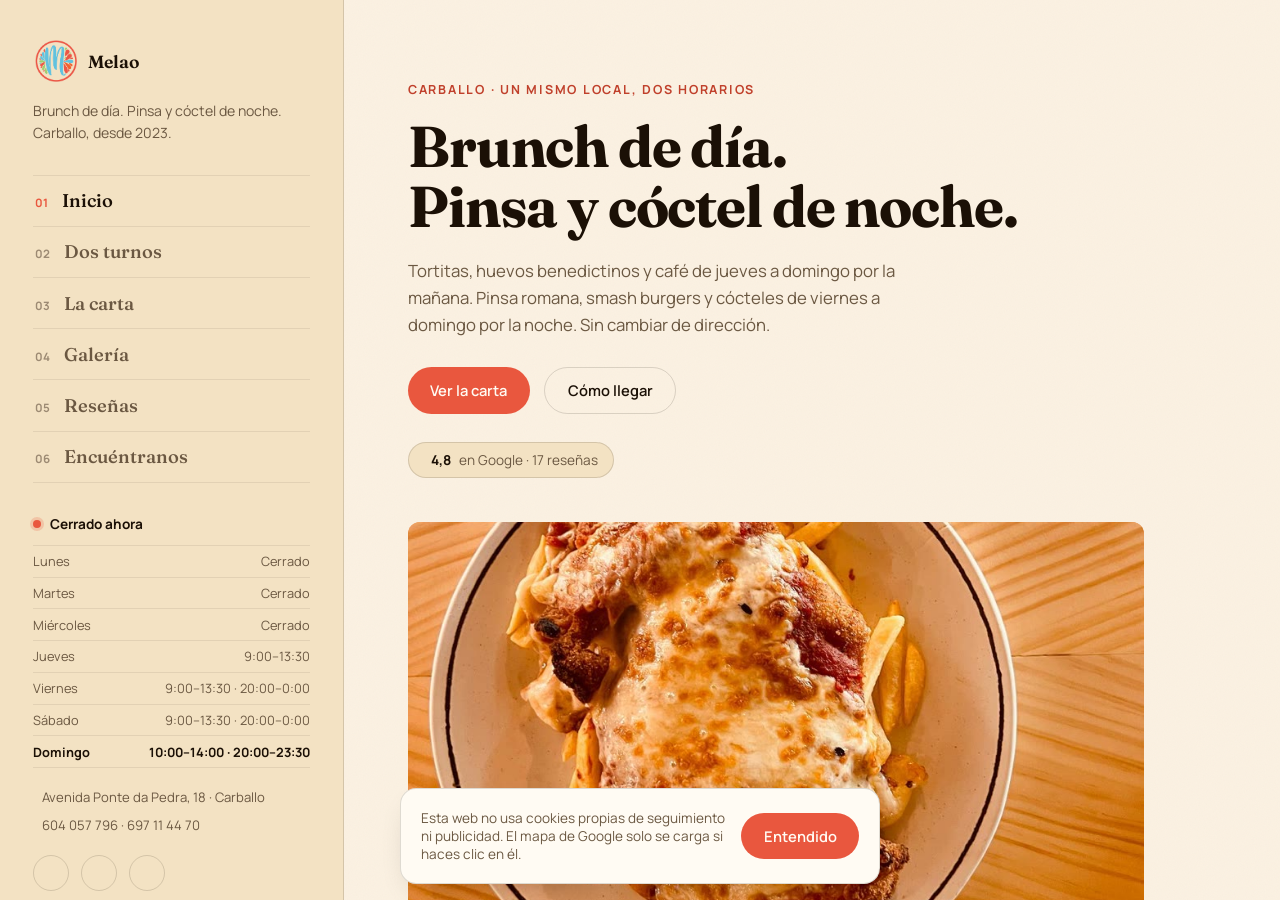
==== commit 24b3f3c5: "Add editorial split-screen structural variant Restructures the site around a fixed left rail (logo, " ====
--- a/index.html
+++ b/index.html
@@ -3,17 +3,17 @@
 <head>
 <meta charset="UTF-8">
 <meta name="viewport" content="width=device-width, initial-scale=1.0">
-<title>Melao — Brunch de día, pinsa y coctel de noche, en Carballo</title>
+<title>Melao — De brunch de día a barra de noche en Carballo</title>
 <meta name="description" content="Melao tiene dos caras: brunch y desayuno de jueves a domingo por la mañana, pinsas, smash burgers y cócteles de viernes a domingo por la noche. Un mismo local en Avenida Ponte da Pedra, 18, Carballo.">
 <link rel="canonical" href="https://alvarotaiagu.github.io/melao-carballo-web-v2/">
 <link rel="icon" href="assets/img/logo/logo-melao-96.png" type="image/png">
 <link rel="apple-touch-icon" href="assets/img/logo/icon-180.png">
 <link rel="manifest" href="manifest.json">
-<meta name="theme-color" content="#1B1006">
+<meta name="theme-color" content="#FBF1E2">
 
 <meta property="og:type" content="restaurant">
 <meta property="og:site_name" content="Melao">
-<meta property="og:title" content="Melao — Brunch de día, pinsa y coctel de noche, en Carballo">
+<meta property="og:title" content="Melao — De brunch de día a barra de noche en Carballo">
 <meta property="og:description" content="Un mismo local, dos turnos muy distintos: brunch por la mañana, pinsas y cócteles por la noche. Avenida Ponte da Pedra, 18, Carballo.">
 <meta property="og:url" content="https://alvarotaiagu.github.io/melao-carballo-web-v2/">
 <meta property="og:image" content="https://alvarotaiagu.github.io/melao-carballo-web-v2/assets/img/web/og-image.jpg">
@@ -93,490 +93,359 @@
 <script src="https://code.iconify.design/iconify-icon/2.1.0/iconify-icon.min.js" defer></script>
 </head>
 <body>
-<a class="skip-link" href="#contenido">Ir al contenido</a>
-<div class="scroll-progress" aria-hidden="true"><span class="scroll-progress-bar"></span></div>
+<a class="skip-link" href="#stage">Ir al contenido</a>
 <div class="grain" aria-hidden="true"></div>
 
-<header class="site-header">
-  <a class="brand" href="#top" aria-label="Melao, ir al inicio">
-    <img class="brand-mark" src="assets/img/logo/logo-melao-96.png" alt="" width="26" height="26">
-    <span>Melao</span>
-  </a>
-
-  <div class="header-right">
-    <a class="nav-instagram" href="https://www.instagram.com/melaocarballo/" target="_blank" rel="noopener noreferrer">
-      <iconify-icon icon="mdi:instagram" aria-hidden="true"></iconify-icon>
-      <span class="visually-hidden">Instagram de Melao (se abre en una pestaña nueva)</span>
+<div class="app-shell">
+
+  <!-- Mobile-only top bar: collapses the rail into a standard header + drawer -->
+  <header class="mobile-bar">
+    <a class="brand" href="#hero" aria-label="Melao, ir al inicio" data-nav-link>
+      <img class="brand-mark" src="assets/img/logo/logo-melao-96.png" alt="" width="24" height="24">
+      <span>Melao</span>
     </a>
-    <button class="menu-toggle" type="button" aria-expanded="false" aria-controls="site-menu">
-      <span class="menu-toggle-grid" aria-hidden="true"><span></span><span></span><span></span><span></span></span>
-      <span class="menu-toggle-label">Menú</span>
+    <button class="drawer-toggle" type="button" aria-expanded="false" aria-controls="rail">
+      <span class="visually-hidden">Abrir menú</span>
+      <span class="drawer-toggle-bars" aria-hidden="true"><span></span><span></span><span></span></span>
     </button>
-  </div>
-</header>
-
-<div id="site-menu" class="site-menu" hidden>
-  <div class="site-menu-inner">
-    <div class="site-menu-head">
-      <span class="site-menu-eyebrow">Explorar Melao</span>
-      <button type="button" class="site-menu-close" data-menu-close>
-        <iconify-icon icon="solar:close-square-linear" aria-hidden="true"></iconify-icon>
-        <span class="visually-hidden">Cerrar menú</span>
-      </button>
+  </header>
+  <div class="drawer-scrim" data-drawer-close></div>
+
+  <!-- Left rail: fixed on desktop, becomes an off-canvas drawer under ~900px -->
+  <aside class="rail" id="rail">
+    <div class="rail-top">
+      <a class="brand rail-brand" href="#hero" aria-label="Melao, ir al inicio" data-nav-link>
+        <img class="brand-mark" src="assets/img/logo/logo-melao-cutout.png" alt="" width="46" height="46">
+        <span>Melao</span>
+      </a>
+      <p class="rail-tagline">Brunch de día. Pinsa y cóctel de noche.<br>Carballo, desde 2023.</p>
     </div>
-    <nav aria-label="Principal" class="site-menu-grid">
-      <a href="#top" class="menu-tile menu-tile--lg">
-        <iconify-icon class="menu-tile-icon" icon="solar:home-2-bold" aria-hidden="true"></iconify-icon>
-        <span class="menu-tile-label">Inicio</span>
-        <span class="menu-tile-sub">De día y de noche</span>
-      </a>
-      <a href="#turnos" class="menu-tile">
-        <iconify-icon class="menu-tile-icon" icon="solar:sunrise-bold" aria-hidden="true"></iconify-icon>
-        <span class="menu-tile-label">Dos turnos</span>
-      </a>
-      <a href="#carta" class="menu-tile menu-tile--wide">
-        <iconify-icon class="menu-tile-icon" icon="solar:chef-hat-bold" aria-hidden="true"></iconify-icon>
-        <span class="menu-tile-label">La carta</span>
-        <span class="menu-tile-sub">Filtra por categoría</span>
-      </a>
-      <a href="#cocina" class="menu-tile">
-        <iconify-icon class="menu-tile-icon" icon="solar:gallery-wide-bold" aria-hidden="true"></iconify-icon>
-        <span class="menu-tile-label">De cocina</span>
-      </a>
-      <a href="#resenas" class="menu-tile">
-        <iconify-icon class="menu-tile-icon" icon="solar:chat-round-dots-bold" aria-hidden="true"></iconify-icon>
-        <span class="menu-tile-label">Reseñas</span>
-      </a>
-      <a href="#encuentranos" class="menu-tile menu-tile--wide">
-        <iconify-icon class="menu-tile-icon" icon="solar:map-point-bold" aria-hidden="true"></iconify-icon>
-        <span class="menu-tile-label">Encuéntranos</span>
-        <span class="menu-tile-sub">Avenida Ponte da Pedra, 18</span>
-      </a>
-      <a href="https://www.instagram.com/melaocarballo/" target="_blank" rel="noopener noreferrer" class="menu-tile menu-tile--accent">
-        <iconify-icon class="menu-tile-icon" icon="mdi:instagram" aria-hidden="true"></iconify-icon>
-        <span class="menu-tile-label">@melaocarballo</span>
-      </a>
-      <a href="tel:+34604057796" class="menu-tile">
-        <iconify-icon class="menu-tile-icon" icon="solar:phone-bold" aria-hidden="true"></iconify-icon>
-        <span class="menu-tile-label">604 057 796</span>
-      </a>
+
+    <nav class="rail-nav" aria-label="Principal">
+      <ol>
+        <li><a href="#hero" data-nav-link data-nav-target="hero"><span class="rail-nav-num">01</span>Inicio</a></li>
+        <li><a href="#turnos" data-nav-link data-nav-target="turnos"><span class="rail-nav-num">02</span>Dos turnos</a></li>
+        <li><a href="#carta" data-nav-link data-nav-target="carta"><span class="rail-nav-num">03</span>La carta</a></li>
+        <li><a href="#galeria" data-nav-link data-nav-target="galeria"><span class="rail-nav-num">04</span>Galería</a></li>
+        <li><a href="#resenas" data-nav-link data-nav-target="resenas"><span class="rail-nav-num">05</span>Reseñas</a></li>
+        <li><a href="#encuentranos" data-nav-link data-nav-target="encuentranos"><span class="rail-nav-num">06</span>Encuéntranos</a></li>
+      </ol>
     </nav>
-  </div>
-</div>
-
-<main id="contenido">
-
-  <section id="top" class="hero-bento section-block">
-    <div class="section-inner">
-      <div class="bento-grid hero-grid" data-reveal-group>
-        <article class="bento-cell hero-cell-photo" data-reveal>
-          <span class="lqip-bg" aria-hidden="true" style="background-image:url('assets/img/web/cocina-pancakes-barra-lqip.jpg')"></span>
-          <img class="hero-photo" src="assets/img/web/cocina-pancakes-barra-900.jpg"
-               srcset="assets/img/web/cocina-pancakes-barra-500.jpg 500w, assets/img/web/cocina-pancakes-barra-900.jpg 900w"
-               sizes="(max-width: 900px) 100vw, 60vw" alt="" width="1080" height="1080" fetchpriority="high" decoding="async">
-          <div class="hero-cell-scrim" aria-hidden="true"></div>
-          <div class="hero-cell-copy">
-            <p class="hero-eyebrow">
-              <iconify-icon icon="solar:sun-2-bold" aria-hidden="true"></iconify-icon>
-              <span>Carballo · un mismo local, dos horarios</span>
-            </p>
-            <h1 class="hero-title">De brunch de día a<br>barra de noche.</h1>
-            <div class="hero-actions">
-              <a class="btn btn-primary" href="#carta"><span>Ver la carta</span></a>
-              <a class="btn btn-ghost" href="#encuentranos"><span>Cómo llegar</span></a>
-            </div>
-          </div>
-        </article>
-
-        <article class="bento-cell hero-cell-rating" data-reveal>
-          <a class="google-seal" href="https://share.google/bW9lgUvX52iownn9A" target="_blank" rel="noopener noreferrer"
-             aria-label="4,8 sobre 5 en Google — ver ficha de Google (se abre en una pestaña nueva)">
-            <iconify-icon class="google-seal-stars" icon="solar:star-bold" aria-hidden="true"></iconify-icon>
-            <strong>4,8</strong>
-            <span>en Google</span>
-          </a>
-        </article>
-
-        <article class="bento-cell hero-cell-hours" data-reveal>
+
+    <div class="rail-bottom">
+      <div class="rail-hours">
+        <div class="rail-hours-status">
           <span class="live-dot" aria-hidden="true"></span>
           <span id="hours-status-text">Comprobando horario…</span>
-        </article>
-
-        <article class="bento-cell hero-cell-noche" data-reveal>
-          <span class="lqip-bg" aria-hidden="true" style="background-image:url('assets/img/web/local-fachada-noche-lqip.jpg')"></span>
-          <img src="assets/img/web/local-fachada-noche-900.jpg"
-               srcset="assets/img/web/local-fachada-noche-500.jpg 500w, assets/img/web/local-fachada-noche-900.jpg 900w"
-               sizes="(max-width: 900px) 50vw, 20vw" alt="" width="1440" height="1440" loading="lazy" decoding="async">
-          <div class="hero-cell-scrim" aria-hidden="true"></div>
-          <p><iconify-icon icon="solar:moon-stars-bold" aria-hidden="true"></iconify-icon> Vie–dom, pinsa y coctel</p>
-        </article>
-
-        <article class="bento-cell hero-cell-cta">
-          <a href="https://www.instagram.com/melaocarballo/" target="_blank" rel="noopener noreferrer">
-            <iconify-icon icon="mdi:instagram" aria-hidden="true"></iconify-icon>
-            <span>Seguir en Instagram</span>
-          </a>
-        </article>
-      </div>
+        </div>
+        <ul id="hours-list" class="rail-hours-list">
+          <li data-day="1"><span>Lunes</span><span>Cerrado</span></li>
+          <li data-day="2"><span>Martes</span><span>Cerrado</span></li>
+          <li data-day="3"><span>Miércoles</span><span>Cerrado</span></li>
+          <li data-day="4"><span>Jueves</span><span>9:00–13:30</span></li>
+          <li data-day="5"><span>Viernes</span><span>9:00–13:30 · 20:00–0:00</span></li>
+          <li data-day="6"><span>Sábado</span><span>9:00–13:30 · 20:00–0:00</span></li>
+          <li data-day="0"><span>Domingo</span><span>10:00–14:00 · 20:00–23:30</span></li>
+        </ul>
+      </div>
+
+      <ul class="rail-info">
+        <li>
+          <iconify-icon icon="solar:map-point-linear" aria-hidden="true"></iconify-icon>
+          <a href="https://www.google.com/maps/dir/?api=1&amp;destination=Melao%2C%20Avenida%20Ponte%20da%20Pedra%2018%2C%2015100%20Carballo" target="_blank" rel="noopener noreferrer">Avenida Ponte da Pedra, 18 · Carballo</a>
+        </li>
+        <li>
+          <iconify-icon icon="solar:phone-linear" aria-hidden="true"></iconify-icon>
+          <span><a href="tel:+34604057796">604 057 796</a> <span aria-hidden="true">·</span> <a href="tel:+34697114470">697 11 44 70</a></span>
+        </li>
+      </ul>
+
+      <div class="rail-social">
+        <a href="https://www.instagram.com/melaocarballo/" target="_blank" rel="noopener noreferrer" aria-label="Instagram de Melao (se abre en una pestaña nueva)">
+          <iconify-icon icon="mdi:instagram" aria-hidden="true"></iconify-icon>
+        </a>
+        <a href="https://wa.me/34604057796?text=%C2%A1Hola%21%20Me%20gustar%C3%ADa%20reservar%20mesa%20en%20Melao%20%F0%9F%99%82" target="_blank" rel="noopener noreferrer" aria-label="Reservar por WhatsApp (se abre en una pestaña nueva)">
+          <iconify-icon icon="ri:whatsapp-fill" aria-hidden="true"></iconify-icon>
+        </a>
+        <a href="mailto:melaocarballo@gmail.com" aria-label="Escribir a melaocarballo@gmail.com">
+          <iconify-icon icon="solar:letter-linear" aria-hidden="true"></iconify-icon>
+        </a>
+      </div>
+
+      <a class="btn btn-primary rail-cta" href="https://wa.me/34604057796?text=%C2%A1Hola%21%20Me%20gustar%C3%ADa%20reservar%20mesa%20en%20Melao%20%F0%9F%99%82" target="_blank" rel="noopener noreferrer">
+        <span>Reservar mesa</span>
+      </a>
     </div>
-  </section>
-
-  <section id="turnos" class="section-block" data-reveal-group>
-    <div class="section-inner">
+  </aside>
+
+  <!-- Right panel: the only scroll container on desktop; normal document flow on mobile -->
+  <main class="stage" id="stage">
+
+    <section id="hero" class="stage-section stage-hero" data-reveal>
+      <p class="eyebrow">Carballo · un mismo local, dos horarios</p>
+      <h1>Brunch de día.<br>Pinsa y cóctel de noche.</h1>
+      <p class="stage-hero-claim">
+        Tortitas, huevos benedictinos y café de jueves a domingo por la mañana. Pinsa romana,
+        smash burgers y cócteles de viernes a domingo por la noche. Sin cambiar de dirección.
+      </p>
+      <div class="stage-hero-actions">
+        <a class="btn btn-primary" href="#carta" data-nav-link><span>Ver la carta</span></a>
+        <a class="btn btn-ghost" href="#encuentranos" data-nav-link><span>Cómo llegar</span></a>
+      </div>
+      <a class="google-seal" href="https://share.google/bW9lgUvX52iownn9A" target="_blank" rel="noopener noreferrer"
+         aria-label="4,8 sobre 5 en Google — ver ficha de Google (se abre en una pestaña nueva)">
+        <span class="google-seal-stars" aria-hidden="true"><iconify-icon icon="solar:star-bold"></iconify-icon></span>
+        <strong>4,8</strong><span>en Google · 17 reseñas</span>
+      </a>
+
+      <figure class="stage-hero-photo">
+        <span class="lqip-bg" aria-hidden="true" style="background-image:url('assets/img/web/dish-hero-lqip.jpg')"></span>
+        <img src="assets/img/web/dish-hero-900.jpg"
+             srcset="assets/img/web/dish-hero-900.jpg 900w, assets/img/web/dish-hero-1600.jpg 1600w"
+             sizes="(max-width: 900px) 100vw, 46vw"
+             alt="Milanesa napolitana gratinada con queso y patatas fritas servida en Melao"
+             width="1600" height="1354" fetchpriority="high" decoding="async">
+      </figure>
+    </section>
+
+    <section id="turnos" class="stage-section stage-about" data-reveal>
       <p class="eyebrow">Nuestros turnos</p>
       <h2>Un local, dos vidas.</h2>
-      <p class="lead">
-        En Venezuela, «melao» es como le dices a alguien que quieres. Aquí es como llamamos a la casa: por
-        la mañana somos sitio de brunch tranquilo; en cuanto cae la tarde de viernes, la plancha se llena de
-        smash burgers, el horno saca pinsas y la barra sirve cócteles. Sin cambiar de dirección.
+      <p class="stage-lead">
+        En Venezuela, «melao» es como le dices a alguien que quieres. Aquí es como llamamos a la casa:
+        por la mañana somos sitio de brunch tranquilo; en cuanto cae la tarde de viernes, la plancha se
+        llena de smash burgers, el horno saca pinsas y la barra sirve cócteles. Sin cambiar de dirección.
       </p>
 
-      <div class="bento-grid turnos-grid">
-        <article class="bento-cell turno-cell turno-cell--dia" data-reveal>
-          <iconify-icon class="turno-icon" icon="solar:sunrise-bold" aria-hidden="true"></iconify-icon>
-          <h3>De día</h3>
-          <p class="turno-when">Jueves a domingo · 9:00–13:30</p>
-          <p class="turno-desc">Brunch y desayuno: tostadas, pancakes, huevos benedictinos, bowls de granola.
-            Ideal con niños — hay juegos de mesa en sala.</p>
-        </article>
-        <article class="bento-cell turno-cell turno-cell--noche" data-reveal>
-          <iconify-icon class="turno-icon" icon="solar:moon-stars-bold" aria-hidden="true"></iconify-icon>
-          <h3>De noche</h3>
-          <p class="turno-when">Viernes a domingo · 20:00–00:00 (dom. hasta 23:30)</p>
-          <p class="turno-desc">Tequeños, pinsa romana al horno, smash burgers y cócteles.
-            El plan es quedarse hasta tarde.</p>
-        </article>
-        <article class="bento-cell turno-cell turno-cell--stat" data-reveal>
-          <span class="cifra-number" data-count-to="2023" data-count-format="year">0</span>
-          <span class="cifra-label">Abierto desde</span>
-        </article>
-        <article class="bento-cell turno-cell turno-cell--stat" data-reveal>
-          <span class="cifra-number" data-count-to="4.8" data-count-decimals="1">0</span>
-          <span class="cifra-label">En Google</span>
-        </article>
-        <article class="bento-cell turno-cell turno-cell--stat" data-reveal>
-          <span class="cifra-number" data-count-to="2">0</span>
-          <span class="cifra-label">Turnos al día</span>
-        </article>
-        <article class="bento-cell turno-cell turno-cell--stat" data-reveal>
-          <span class="cifra-number" data-count-to="3">0</span>
-          <span class="cifra-label">Cocinas en una carta</span>
-        </article>
-      </div>
-    </div>
-  </section>
-
-  <section id="carta" class="section-block" data-reveal-group>
-    <div class="section-inner">
+      <dl class="about-shifts">
+        <div class="about-shift">
+          <dt><iconify-icon icon="solar:sunrise-bold" aria-hidden="true"></iconify-icon>De día</dt>
+          <dd>
+            <p class="about-shift-when">Jueves a domingo · 9:00–13:30</p>
+            <p>Brunch y desayuno: tostadas, pancakes, huevos benedictinos, bowls de granola.
+              Ideal con niños — hay juegos de mesa en sala.</p>
+          </dd>
+        </div>
+        <div class="about-shift">
+          <dt><iconify-icon icon="solar:moon-stars-bold" aria-hidden="true"></iconify-icon>De noche</dt>
+          <dd>
+            <p class="about-shift-when">Viernes a domingo · 20:00–00:00 (dom. hasta 23:30)</p>
+            <p>Tequeños, pinsa romana al horno, smash burgers y cócteles. El plan es quedarse hasta tarde.</p>
+          </dd>
+        </div>
+      </dl>
+
+      <ul class="about-stats">
+        <li><strong>2023</strong><span>Abierto desde</span></li>
+        <li><strong>4,8★</strong><span>Valoración en Google</span></li>
+        <li><strong>2</strong><span>Turnos al día</span></li>
+        <li><strong>3</strong><span>Cocinas en una carta</span></li>
+      </ul>
+    </section>
+
+    <section id="carta" class="stage-section stage-menu" data-reveal>
       <p class="eyebrow">La carta</p>
-      <h2>Elige tu categoría.</h2>
-      <p class="lead">
+      <h2>Elige tu turno.</h2>
+      <p class="stage-lead">
         Esto es solo un aperitivo — la carta completa te espera en el local y en nuestro Instagram.
         Precios de referencia; pueden variar.
       </p>
 
-      <div class="filter-bar" role="group" aria-label="Filtrar la carta por categoría" data-filter-group data-filter-target="[data-menu-card]">
-        <button type="button" class="filter-chip is-active" data-filter-value="todos">Todos</button>
-        <button type="button" class="filter-chip" data-filter-value="desayuno">Desayuno</button>
-        <button type="button" class="filter-chip" data-filter-value="principal">Pinsa &amp; burgers</button>
-        <button type="button" class="filter-chip" data-filter-value="compartir">Para compartir</button>
-        <button type="button" class="filter-chip" data-filter-value="dulce">Postres &amp; bebidas</button>
-      </div>
-
-      <div class="bento-grid carta-grid" data-filter-list>
-        <article class="bento-cell menu-card" data-menu-card data-category="desayuno" data-reveal>
-          <h3>Tostadas saladas o dulces</h3>
-          <p>Pan del día, aceite y tomate o mermelada casera.</p>
-          <span class="price">desde 1,80 €</span>
-        </article>
-        <article class="bento-cell menu-card menu-card--lg" data-menu-card data-category="desayuno" data-reveal>
-          <h3>Pancakes</h3>
-          <p>Torre clásica, sirope a elegir.</p>
-          <span class="price">2,50 €</span>
-        </article>
-        <article class="bento-cell menu-card" data-menu-card data-category="desayuno" data-reveal>
-          <h3>Huevos benedictinos</h3>
-          <p>Sobre tostada, con salsa holandesa.</p>
-          <span class="price">6,50 €</span>
-        </article>
-        <article class="bento-cell menu-card" data-menu-card data-category="desayuno" data-reveal>
-          <h3>Bowl de yogur y granola</h3>
-          <p>Yogur griego, granola casera y fruta.</p>
-          <span class="price">4,20 €</span>
-        </article>
-        <article class="bento-cell menu-card" data-menu-card data-category="compartir" data-reveal>
-          <h3>Tequeños</h3>
-          <p>Salsa a elegir, para compartir.</p>
-          <span class="price">5,50 €</span>
-        </article>
-        <article class="bento-cell menu-card menu-card--lg" data-menu-card data-category="principal" data-reveal>
-          <h3>Melao — hamburguesa</h3>
-          <p>Doble carne, bacon y cheddar.</p>
-          <span class="price">12,50 €</span>
-        </article>
-        <article class="bento-cell menu-card" data-menu-card data-category="principal" data-reveal>
-          <h3>Pinsa bianca cabra</h3>
-          <p>Cebolla caramelizada, queso de cabra.</p>
-          <span class="price">13,00 €</span>
-        </article>
-        <article class="bento-cell menu-card" data-menu-card data-category="compartir" data-reveal>
-          <h3>Nachos pulled pork</h3>
-          <p>Con guacamole, para compartir.</p>
-          <span class="price">7,50 €</span>
-        </article>
-        <article class="bento-cell menu-card" data-menu-card data-category="principal" data-reveal>
-          <h3>Pinsa barbacoa</h3>
-          <p>Pollo y mozzarella.</p>
-          <span class="price">12,00 €</span>
-        </article>
-        <article class="bento-cell menu-card" data-menu-card data-category="principal" data-reveal>
-          <h3>Smash pulled pork</h3>
-          <p>Cebolla crujiente.</p>
-          <span class="price">10,50 €</span>
-        </article>
-        <article class="bento-cell menu-card" data-menu-card data-category="dulce" data-reveal>
-          <h3>Cheesecake / red velvet / carrot cake</h3>
-          <p>A elegir en vitrina.</p>
-          <span class="price">3,50 €</span>
-        </article>
-        <article class="bento-cell menu-card" data-menu-card data-category="dulce" data-reveal>
-          <h3>Tarta del día</h3>
-          <p>Consulta la de hoy en sala.</p>
-          <span class="price">4,00 €</span>
-        </article>
-        <article class="bento-cell menu-card" data-menu-card data-category="dulce" data-reveal>
-          <h3>Affogato</h3>
-          <p>Helado de vainilla, espresso caliente.</p>
-          <span class="price">4,00 €</span>
-        </article>
-        <article class="bento-cell menu-card" data-menu-card data-category="dulce" data-reveal>
-          <h3>Capuchino</h3>
-          <p>Espresso, leche vaporizada.</p>
-          <span class="price">1,80 €</span>
-        </article>
-      </div>
-      <p class="filter-empty" data-filter-empty hidden>No hay platos en esta categoría todavía.</p>
-    </div>
-  </section>
-
-  <section id="cocina" class="section-block" data-reveal-group>
-    <div class="section-inner">
+      <div class="menu-listing">
+        <div class="menu-group">
+          <h3 class="menu-group-title"><iconify-icon icon="solar:sun-2-bold" aria-hidden="true"></iconify-icon>De día</h3>
+          <ul class="menu-lines">
+            <li>
+              <span class="menu-line-head"><span class="menu-line-name">Tostadas saladas o dulces</span><span class="menu-line-leader" aria-hidden="true"></span><span class="price">desde 1,80 €</span></span>
+              <span class="menu-line-desc">Pan del día, aceite y tomate o mermelada casera.</span>
+            </li>
+            <li>
+              <span class="menu-line-head"><span class="menu-line-name">Pancakes</span><span class="menu-line-leader" aria-hidden="true"></span><span class="price">2,50 €</span></span>
+              <span class="menu-line-desc">Torre clásica, sirope a elegir.</span>
+            </li>
+            <li>
+              <span class="menu-line-head"><span class="menu-line-name">Huevos benedictinos</span><span class="menu-line-leader" aria-hidden="true"></span><span class="price">6,50 €</span></span>
+              <span class="menu-line-desc">Sobre tostada, con salsa holandesa.</span>
+            </li>
+            <li>
+              <span class="menu-line-head"><span class="menu-line-name">Bowl de yogur y granola</span><span class="menu-line-leader" aria-hidden="true"></span><span class="price">4,20 €</span></span>
+              <span class="menu-line-desc">Yogur griego, granola casera y fruta.</span>
+            </li>
+          </ul>
+        </div>
+
+        <div class="menu-group">
+          <h3 class="menu-group-title"><iconify-icon icon="solar:moon-stars-bold" aria-hidden="true"></iconify-icon>De noche</h3>
+          <ul class="menu-lines">
+            <li>
+              <span class="menu-line-head"><span class="menu-line-name">Tequeños</span><span class="menu-line-leader" aria-hidden="true"></span><span class="price">5,50 €</span></span>
+              <span class="menu-line-desc">Salsa a elegir, para compartir.</span>
+            </li>
+            <li>
+              <span class="menu-line-head"><span class="menu-line-name">Melao — hamburguesa</span><span class="menu-line-leader" aria-hidden="true"></span><span class="price">12,50 €</span></span>
+              <span class="menu-line-desc">Doble carne, bacon y cheddar.</span>
+            </li>
+            <li>
+              <span class="menu-line-head"><span class="menu-line-name">Pinsa bianca cabra</span><span class="menu-line-leader" aria-hidden="true"></span><span class="price">13,00 €</span></span>
+              <span class="menu-line-desc">Cebolla caramelizada, queso de cabra.</span>
+            </li>
+            <li>
+              <span class="menu-line-head"><span class="menu-line-name">Nachos pulled pork</span><span class="menu-line-leader" aria-hidden="true"></span><span class="price">7,50 €</span></span>
+              <span class="menu-line-desc">Con guacamole, para compartir.</span>
+            </li>
+            <li>
+              <span class="menu-line-head"><span class="menu-line-name">Pinsa barbacoa</span><span class="menu-line-leader" aria-hidden="true"></span><span class="price">12,00 €</span></span>
+              <span class="menu-line-desc">Pollo y mozzarella.</span>
+            </li>
+            <li>
+              <span class="menu-line-head"><span class="menu-line-name">Smash pulled pork</span><span class="menu-line-leader" aria-hidden="true"></span><span class="price">10,50 €</span></span>
+              <span class="menu-line-desc">Cebolla crujiente.</span>
+            </li>
+          </ul>
+        </div>
+
+        <div class="menu-group">
+          <h3 class="menu-group-title"><iconify-icon icon="solar:clock-circle-linear" aria-hidden="true"></iconify-icon>También, todo el día</h3>
+          <ul class="menu-lines menu-lines--compact">
+            <li><span class="menu-line-head"><span class="menu-line-name">Cheesecake / red velvet / carrot cake</span><span class="menu-line-leader" aria-hidden="true"></span><span class="price">3,50 €</span></span></li>
+            <li><span class="menu-line-head"><span class="menu-line-name">Tarta del día</span><span class="menu-line-leader" aria-hidden="true"></span><span class="price">4,00 €</span></span></li>
+            <li><span class="menu-line-head"><span class="menu-line-name">Affogato</span><span class="menu-line-leader" aria-hidden="true"></span><span class="price">4,00 €</span></span></li>
+            <li><span class="menu-line-head"><span class="menu-line-name">Capuchino</span><span class="menu-line-leader" aria-hidden="true"></span><span class="price">1,80 €</span></span></li>
+          </ul>
+        </div>
+      </div>
+
+      <a class="btn btn-ghost stage-cta" href="https://www.instagram.com/melaocarballo/" target="_blank" rel="noopener noreferrer">
+        <span>Ver la carta completa en Instagram</span>
+      </a>
+    </section>
+
+    <section id="galeria" class="stage-section stage-gallery" data-reveal>
       <p class="eyebrow">De cocina</p>
       <h2>Lo que se cocina, se ve.</h2>
-      <p class="lead">Un vistazo real a los dos turnos: sin posado ni careta.</p>
-
-      <div class="filter-bar" role="group" aria-label="Filtrar fotos por turno" data-filter-group data-filter-target="[data-photo-card]">
-        <button type="button" class="filter-chip is-active" data-filter-value="todos">Todo</button>
-        <button type="button" class="filter-chip" data-filter-value="dia">De día</button>
-        <button type="button" class="filter-chip" data-filter-value="noche">De noche</button>
-      </div>
-
-      <div class="bento-grid gallery-grid" data-filter-list>
-        <button type="button" class="bento-cell gallery-card gallery-card--lg" data-photo-card data-category="dia" data-reveal>
-          <img src="assets/img/web/cocina-pancakes-barra-900.jpg" srcset="assets/img/web/cocina-pancakes-barra-500.jpg 500w, assets/img/web/cocina-pancakes-barra-900.jpg 900w" sizes="(max-width:640px) 90vw, 32vw" alt="Dos platos de pancakes servidos en la barra de Melao" width="1080" height="1080" loading="lazy" decoding="async">
-          <span class="gallery-caption">Pancakes en la barra</span>
-        </button>
-        <button type="button" class="bento-cell gallery-card" data-photo-card data-category="dia" data-reveal>
-          <img src="assets/img/web/cocina-pancake-choco-900.jpg" srcset="assets/img/web/cocina-pancake-choco-500.jpg 500w, assets/img/web/cocina-pancake-choco-900.jpg 900w" sizes="(max-width:640px) 90vw, 22vw" alt="Pancake bañado en chocolate y azúcar glas" width="1080" height="1080" loading="lazy" decoding="async">
-          <span class="gallery-caption">Pancake de chocolate</span>
-        </button>
-        <button type="button" class="bento-cell gallery-card gallery-card--tall" data-photo-card data-category="noche" data-reveal>
-          <img src="assets/img/web/cocina-burger-bacon-900.jpg" srcset="assets/img/web/cocina-burger-bacon-500.jpg 500w, assets/img/web/cocina-burger-bacon-900.jpg 900w" sizes="(max-width:640px) 90vw, 22vw" alt="Smash burger con bacon, cheddar y cebolla" width="1440" height="1440" loading="lazy" decoding="async">
-          <span class="gallery-caption">Smash de bacon y cheddar</span>
-        </button>
-        <button type="button" class="bento-cell gallery-card" data-photo-card data-category="dia" data-reveal>
-          <img src="assets/img/web/cocina-tosta-platano-900.jpg" srcset="assets/img/web/cocina-tosta-platano-500.jpg 500w, assets/img/web/cocina-tosta-platano-900.jpg 900w" sizes="(max-width:640px) 90vw, 22vw" alt="Tostada con crema de cacahuete y plátano" width="1440" height="1440" loading="lazy" decoding="async">
-          <span class="gallery-caption">Tostada de plátano</span>
-        </button>
-        <button type="button" class="bento-cell gallery-card" data-photo-card data-category="noche" data-reveal>
-          <img src="assets/img/web/cocina-coctel-rosa-900.jpg" srcset="assets/img/web/cocina-coctel-rosa-500.jpg 500w, assets/img/web/cocina-coctel-rosa-900.jpg 900w" sizes="(max-width:640px) 90vw, 22vw" alt="Cóctel rosa con guinda y borde escarchado" width="1080" height="1080" loading="lazy" decoding="async">
-          <span class="gallery-caption">Cóctel de la casa</span>
-        </button>
-        <button type="button" class="bento-cell gallery-card" data-photo-card data-category="dia" data-reveal>
-          <img src="assets/img/web/cocina-bowl-granola-900.jpg" srcset="assets/img/web/cocina-bowl-granola-500.jpg 500w, assets/img/web/cocina-bowl-granola-900.jpg 900w" sizes="(max-width:640px) 90vw, 22vw" alt="Bowl de yogur con granola, fresas, plátano y chía" width="1440" height="1440" loading="lazy" decoding="async">
-          <span class="gallery-caption">Bowl de granola</span>
-        </button>
-        <button type="button" class="bento-cell gallery-card gallery-card--wide" data-photo-card data-category="noche" data-reveal>
-          <img src="assets/img/web/cocina-tosta-burrata-900.jpg" srcset="assets/img/web/cocina-tosta-burrata-500.jpg 500w, assets/img/web/cocina-tosta-burrata-900.jpg 900w" sizes="(max-width:640px) 90vw, 45vw" alt="Tosta de burrata con huevo poché y virutas de jamón crujiente" width="1080" height="1080" loading="lazy" decoding="async">
-          <span class="gallery-caption">Tosta de burrata</span>
-        </button>
-        <button type="button" class="bento-cell gallery-card" data-photo-card data-category="dia" data-reveal>
-          <img src="assets/img/web/dish-square-1200.jpg" srcset="assets/img/web/dish-square-700.jpg 700w, assets/img/web/dish-square-1200.jpg 1200w" sizes="(max-width:640px) 90vw, 22vw" alt="Milanesa napolitana gratinada con queso y patatas fritas" width="1100" height="1100" loading="lazy" decoding="async">
-          <span class="gallery-caption">Milanesa napolitana</span>
-        </button>
-        <button type="button" class="bento-cell gallery-card" data-photo-card data-category="noche" data-reveal>
-          <img src="assets/img/web/cocina-coctel-900.jpg" srcset="assets/img/web/cocina-coctel-500.jpg 500w, assets/img/web/cocina-coctel-900.jpg 900w" sizes="(max-width:640px) 90vw, 22vw" alt="Cóctel con fresas y hielo servido en copa, junto al rótulo Cocktail de la barra" width="1080" height="1080" loading="lazy" decoding="async">
-          <span class="gallery-caption">También hay cócteles</span>
-        </button>
-        <button type="button" class="bento-cell gallery-card" data-photo-card data-category="noche" data-reveal>
-          <img src="assets/img/web/cocina-tarta-sala-900.jpg" srcset="assets/img/web/cocina-tarta-sala-500.jpg 500w, assets/img/web/cocina-tarta-sala-900.jpg 900w" sizes="(max-width:640px) 90vw, 22vw" alt="Tarta de frutos rojos sobre la mesa, con la sala de Melao al fondo" width="1440" height="1440" loading="lazy" decoding="async">
-          <span class="gallery-caption">Tarta de frutos rojos</span>
-        </button>
-      </div>
-      <p class="filter-empty" data-filter-empty hidden>No hay fotos en este turno todavía.</p>
-
-      <a class="btn btn-ghost cocina-cta" href="https://www.instagram.com/melaocarballo/" target="_blank" rel="noopener noreferrer">
+      <p class="stage-lead">Un vistazo real a los dos turnos: sin posado ni careta.</p>
+
+      <div class="gallery-grid">
+        <button type="button" class="gallery-item gallery-item--wide">
+          <img src="assets/img/web/cocina-pancakes-barra-900.jpg" srcset="assets/img/web/cocina-pancakes-barra-500.jpg 500w, assets/img/web/cocina-pancakes-barra-900.jpg 900w" sizes="(max-width:900px) 92vw, 44vw" alt="Dos platos de pancakes servidos en la barra de Melao" width="1080" height="1080" loading="lazy" decoding="async">
+          <span class="gallery-caption"><span class="gallery-tag">De día</span>Pancakes en la barra</span>
+        </button>
+        <button type="button" class="gallery-item">
+          <img src="assets/img/web/cocina-pancake-choco-900.jpg" srcset="assets/img/web/cocina-pancake-choco-500.jpg 500w, assets/img/web/cocina-pancake-choco-900.jpg 900w" sizes="(max-width:900px) 92vw, 22vw" alt="Pancake bañado en chocolate y azúcar glas" width="1080" height="1080" loading="lazy" decoding="async">
+          <span class="gallery-caption"><span class="gallery-tag">De día</span>Pancake de chocolate</span>
+        </button>
+        <button type="button" class="gallery-item">
+          <img src="assets/img/web/cocina-tosta-platano-900.jpg" srcset="assets/img/web/cocina-tosta-platano-500.jpg 500w, assets/img/web/cocina-tosta-platano-900.jpg 900w" sizes="(max-width:900px) 92vw, 22vw" alt="Tostada con crema de cacahuete y plátano" width="1440" height="1440" loading="lazy" decoding="async">
+          <span class="gallery-caption"><span class="gallery-tag">De día</span>Tostada de plátano</span>
+        </button>
+        <button type="button" class="gallery-item">
+          <img src="assets/img/web/cocina-burger-bacon-900.jpg" srcset="assets/img/web/cocina-burger-bacon-500.jpg 500w, assets/img/web/cocina-burger-bacon-900.jpg 900w" sizes="(max-width:900px) 92vw, 22vw" alt="Smash burger con bacon, cheddar y cebolla" width="1440" height="1440" loading="lazy" decoding="async">
+          <span class="gallery-caption"><span class="gallery-tag">De noche</span>Smash de bacon y cheddar</span>
+        </button>
+        <button type="button" class="gallery-item gallery-item--wide">
+          <img src="assets/img/web/cocina-coctel-rosa-900.jpg" srcset="assets/img/web/cocina-coctel-rosa-500.jpg 500w, assets/img/web/cocina-coctel-rosa-900.jpg 900w" sizes="(max-width:900px) 92vw, 44vw" alt="Cóctel rosa con guinda y borde escarchado" width="1080" height="1080" loading="lazy" decoding="async">
+          <span class="gallery-caption"><span class="gallery-tag">De noche</span>Cóctel de la casa</span>
+        </button>
+        <button type="button" class="gallery-item">
+          <img src="assets/img/web/cocina-tosta-burrata-900.jpg" srcset="assets/img/web/cocina-tosta-burrata-500.jpg 500w, assets/img/web/cocina-tosta-burrata-900.jpg 900w" sizes="(max-width:900px) 92vw, 22vw" alt="Tosta de burrata con huevo poché y virutas de jamón crujiente" width="1080" height="1080" loading="lazy" decoding="async">
+          <span class="gallery-caption"><span class="gallery-tag">De noche</span>Tosta de burrata</span>
+        </button>
+        <button type="button" class="gallery-item">
+          <img src="assets/img/web/cocina-bowl-granola-900.jpg" srcset="assets/img/web/cocina-bowl-granola-500.jpg 500w, assets/img/web/cocina-bowl-granola-900.jpg 900w" sizes="(max-width:900px) 92vw, 22vw" alt="Bowl de yogur con granola, fresas, plátano y chía" width="1440" height="1440" loading="lazy" decoding="async">
+          <span class="gallery-caption"><span class="gallery-tag">De día</span>Bowl de granola</span>
+        </button>
+        <button type="button" class="gallery-item">
+          <img src="assets/img/web/cocina-tarta-sala-900.jpg" srcset="assets/img/web/cocina-tarta-sala-500.jpg 500w, assets/img/web/cocina-tarta-sala-900.jpg 900w" sizes="(max-width:900px) 92vw, 22vw" alt="Tarta de frutos rojos sobre la mesa, con la sala de Melao al fondo" width="1440" height="1440" loading="lazy" decoding="async">
+          <span class="gallery-caption"><span class="gallery-tag">De noche</span>Tarta de frutos rojos</span>
+        </button>
+      </div>
+
+      <a class="btn btn-ghost stage-cta" href="https://www.instagram.com/melaocarballo/" target="_blank" rel="noopener noreferrer">
         <span>Ver más platos en Instagram</span>
       </a>
-    </div>
-  </section>
-
-  <section id="resenas" class="section-block" data-reveal-group>
-    <div class="section-inner">
+    </section>
+
+    <section id="resenas" class="stage-section stage-reviews" data-reveal>
       <p class="eyebrow">Reseñas reales</p>
       <h2>Sin encargar. Sin retocar.</h2>
 
-      <div class="bento-grid resenas-grid">
-        <article class="bento-cell review-card review-card--lg" data-reveal>
-          <span class="review-mark" aria-hidden="true">&ldquo;</span>
-          <p class="review-quote">&ldquo;Sin duda un sitio genial para ir a disfrutar con amigos y familia. Mucha variedad de desayunos y cenas y todo a un precio súper bueno. No os imagináis cuantas veces hemos venido desde Coruña. Es una pasada y los dueños y empleados geniales.&rdquo;</p>
-          <footer class="review-meta">
-            <strong>Rodrigo S.</strong>
-            <span class="review-stars" aria-label="5 de 5 estrellas">
-              <iconify-icon icon="solar:star-bold"></iconify-icon><iconify-icon icon="solar:star-bold"></iconify-icon><iconify-icon icon="solar:star-bold"></iconify-icon><iconify-icon icon="solar:star-bold"></iconify-icon><iconify-icon icon="solar:star-bold"></iconify-icon>
-            </span>
-          </footer>
-        </article>
-        <article class="bento-cell review-card" data-reveal>
-          <span class="review-mark" aria-hidden="true">&ldquo;</span>
-          <p class="review-quote">&ldquo;Buen trato, buen ambiente y en esta ocasión el desayuno buenísimo.&rdquo;</p>
-          <footer class="review-meta">
-            <strong>Yolanda R.</strong>
-            <span class="review-stars" aria-label="5 de 5 estrellas">
-              <iconify-icon icon="solar:star-bold"></iconify-icon><iconify-icon icon="solar:star-bold"></iconify-icon><iconify-icon icon="solar:star-bold"></iconify-icon><iconify-icon icon="solar:star-bold"></iconify-icon><iconify-icon icon="solar:star-bold"></iconify-icon>
-            </span>
-          </footer>
-        </article>
-        <article class="bento-cell review-card" data-reveal>
-          <span class="review-mark" aria-hidden="true">&ldquo;</span>
-          <p class="review-quote">&ldquo;Excelente lugar para desayunar e ir con los peques, ya que allí tienen algunos juegos de mesa. Las tortitas están de lujo, el café riquísimo y la atención muy rápida. Aconsejable reservar, está siempre lleno, y no me extraña, está todo riquísimo!&rdquo;</p>
-          <footer class="review-meta">
-            <strong>Paty P.</strong>
-            <span class="review-stars" aria-label="5 de 5 estrellas">
-              <iconify-icon icon="solar:star-bold"></iconify-icon><iconify-icon icon="solar:star-bold"></iconify-icon><iconify-icon icon="solar:star-bold"></iconify-icon><iconify-icon icon="solar:star-bold"></iconify-icon><iconify-icon icon="solar:star-bold"></iconify-icon>
-            </span>
-          </footer>
-        </article>
-        <a class="bento-cell review-card review-card--cta" href="https://share.google/bW9lgUvX52iownn9A" target="_blank" rel="noopener noreferrer" data-reveal>
-          <iconify-icon icon="logos:google-icon" aria-hidden="true"></iconify-icon>
-          <span>Ver las reseñas en Google</span>
-          <strong>4,8★</strong>
-        </a>
-      </div>
-    </div>
-  </section>
-
-  <section id="encuentranos" class="section-block" data-reveal-group>
-    <div class="section-inner">
+      <ol class="reviews-list">
+        <li class="review-entry">
+          <span class="review-index">01</span>
+          <blockquote>
+            <p>&ldquo;Sin duda un sitio genial para ir a disfrutar con amigos y familia. Mucha variedad de desayunos y cenas y todo a un precio súper bueno. No os imagináis cuantas veces hemos venido desde Coruña. Es una pasada y los dueños y empleados geniales.&rdquo;</p>
+            <footer>
+              <strong>Rodrigo S.</strong>
+              <span class="review-stars" aria-label="5 de 5 estrellas">
+                <iconify-icon icon="solar:star-bold"></iconify-icon><iconify-icon icon="solar:star-bold"></iconify-icon><iconify-icon icon="solar:star-bold"></iconify-icon><iconify-icon icon="solar:star-bold"></iconify-icon><iconify-icon icon="solar:star-bold"></iconify-icon>
+              </span>
+            </footer>
+          </blockquote>
+        </li>
+        <li class="review-entry">
+          <span class="review-index">02</span>
+          <blockquote>
+            <p>&ldquo;Buen trato, buen ambiente y en esta ocasión el desayuno buenísimo.&rdquo;</p>
+            <footer>
+              <strong>Yolanda R.</strong>
+              <span class="review-stars" aria-label="5 de 5 estrellas">
+                <iconify-icon icon="solar:star-bold"></iconify-icon><iconify-icon icon="solar:star-bold"></iconify-icon><iconify-icon icon="solar:star-bold"></iconify-icon><iconify-icon icon="solar:star-bold"></iconify-icon><iconify-icon icon="solar:star-bold"></iconify-icon>
+              </span>
+            </footer>
+          </blockquote>
+        </li>
+        <li class="review-entry">
+          <span class="review-index">03</span>
+          <blockquote>
+            <p>&ldquo;Excelente lugar para desayunar e ir con los peques, ya que allí tienen algunos juegos de mesa. Las tortitas están de lujo, el café riquísimo y la atención muy rápida. Aconsejable reservar, está siempre lleno, y no me extraña, está todo riquísimo!&rdquo;</p>
+            <footer>
+              <strong>Paty P.</strong>
+              <span class="review-stars" aria-label="5 de 5 estrellas">
+                <iconify-icon icon="solar:star-bold"></iconify-icon><iconify-icon icon="solar:star-bold"></iconify-icon><iconify-icon icon="solar:star-bold"></iconify-icon><iconify-icon icon="solar:star-bold"></iconify-icon><iconify-icon icon="solar:star-bold"></iconify-icon>
+              </span>
+            </footer>
+          </blockquote>
+        </li>
+      </ol>
+
+      <a class="btn btn-ghost stage-cta" href="https://share.google/bW9lgUvX52iownn9A" target="_blank" rel="noopener noreferrer">
+        <iconify-icon icon="logos:google-icon" aria-hidden="true"></iconify-icon>
+        <span>Ver las reseñas en Google (4,8★)</span>
+      </a>
+    </section>
+
+    <section id="encuentranos" class="stage-section stage-find" data-reveal>
       <p class="eyebrow">Encuéntranos</p>
       <h2>Te guardamos sitio.</h2>
-
-      <div class="bento-grid encuentranos-grid">
-        <article class="bento-cell encuentranos-cell encuentranos-cell--photo" data-reveal>
-          <span class="lqip-bg" aria-hidden="true" style="background-image:url('assets/img/web/local-fachada-noche-lqip.jpg')"></span>
-          <img src="assets/img/web/local-fachada-noche-900.jpg" srcset="assets/img/web/local-fachada-noche-500.jpg 500w, assets/img/web/local-fachada-noche-900.jpg 900w" sizes="(max-width:900px) 100vw, 40vw" alt="Fachada de Melao iluminada de noche" width="1440" height="1440" loading="lazy" decoding="async">
-        </article>
-
-        <article class="bento-cell encuentranos-cell encuentranos-cell--hours" data-reveal>
-          <p class="cell-title">Horario</p>
-          <div class="hours-status-row">
-            <span class="live-dot" aria-hidden="true"></span>
-            <span id="hours-status-text-2">Comprobando horario…</span>
-          </div>
-          <ul id="hours-list" class="hours-list">
-            <li data-day="1"><span>Lunes</span><span>Cerrado</span></li>
-            <li data-day="2"><span>Martes</span><span>Cerrado</span></li>
-            <li data-day="3"><span>Miércoles</span><span>Cerrado</span></li>
-            <li data-day="4"><span>Jueves</span><span>9:00–13:30</span></li>
-            <li data-day="5"><span>Viernes</span><span>9:00–13:30 · 20:00–0:00</span></li>
-            <li data-day="6"><span>Sábado</span><span>9:00–13:30 · 20:00–0:00</span></li>
-            <li data-day="0"><span>Domingo</span><span>10:00–14:00 · 20:00–23:30</span></li>
-          </ul>
-        </article>
-
-        <article class="bento-cell encuentranos-cell encuentranos-cell--contact" data-reveal>
-          <p class="cell-title">Contacto</p>
-          <ul class="info-list">
-            <li>
-              <iconify-icon icon="solar:map-point-linear" aria-hidden="true"></iconify-icon>
-              <a href="https://www.google.com/maps/dir/?api=1&amp;destination=Melao%2C%20Avenida%20Ponte%20da%20Pedra%2018%2C%2015100%20Carballo" target="_blank" rel="noopener noreferrer">Avenida Ponte da Pedra, 18 · Carballo</a>
-            </li>
-            <li>
-              <iconify-icon icon="solar:phone-linear" aria-hidden="true"></iconify-icon>
-              <span><a href="tel:+34604057796">604 057 796</a> <span aria-hidden="true">·</span> <a href="tel:+34697114470">697 11 44 70</a></span>
-            </li>
-            <li>
-              <iconify-icon icon="mdi:paw" aria-hidden="true"></iconify-icon>
-              <span>Pet friendly · accesible · para llevar</span>
-            </li>
-          </ul>
-        </article>
-
-        <article class="bento-cell encuentranos-cell encuentranos-cell--map">
-          <button type="button" class="map-consent" data-map-title="Mapa de ubicación de Melao en Carballo" data-map-src="https://www.google.com/maps?q=Melao%2C%20Avenida%20Ponte%20da%20Pedra%2018%2C%2015100%20Carballo&amp;output=embed">
-            <iconify-icon icon="solar:map-point-wave-linear" aria-hidden="true"></iconify-icon>
-            <span>Cargar el mapa</span>
-          </button>
-        </article>
-
-        <a class="bento-cell encuentranos-cell encuentranos-cell--whatsapp" href="https://wa.me/34604057796?text=%C2%A1Hola%21%20Me%20gustar%C3%ADa%20reservar%20mesa%20en%20Melao%20%F0%9F%99%82" target="_blank" rel="noopener noreferrer" data-reveal>
-          <iconify-icon icon="ri:whatsapp-fill" aria-hidden="true"></iconify-icon>
-          <span>Reservar por WhatsApp</span>
-        </a>
-      </div>
-    </div>
-  </section>
-
-</main>
-
-<footer class="site-footer">
-  <div class="section-inner">
-    <div class="bento-grid footer-grid">
-      <div class="bento-cell footer-cell footer-cell--brand">
-        <a class="brand" href="#top" aria-label="Melao, ir al inicio">
-          <img class="brand-mark" src="assets/img/logo/logo-melao-96.png" alt="" width="24" height="24">
-          <span>Melao</span>
-        </a>
-        <p>Brunch de día, pinsa y cóctel de noche. En Carballo desde 2023.</p>
-        <p class="footer-credit">© <span id="footer-year">2026</span> Melao.</p>
-        <script>document.getElementById("footer-year").textContent = new Date().getFullYear();</script>
-      </div>
-      <nav class="bento-cell footer-cell footer-cell--nav" aria-label="Pie de página">
-        <p class="cell-title">Ir a</p>
-        <ul>
-          <li><a href="#turnos">Dos turnos</a></li>
-          <li><a href="#carta">La carta</a></li>
-          <li><a href="#cocina">De cocina</a></li>
-          <li><a href="#resenas">Reseñas</a></li>
-          <li><a href="#encuentranos">Encuéntranos</a></li>
-        </ul>
-      </nav>
-      <div class="bento-cell footer-cell footer-cell--contact">
-        <p class="cell-title">Contacto</p>
-        <a href="https://www.google.com/maps/dir/?api=1&amp;destination=Melao%2C%20Avenida%20Ponte%20da%20Pedra%2018%2C%2015100%20Carballo" target="_blank" rel="noopener noreferrer">
-          <iconify-icon icon="solar:map-point-linear" aria-hidden="true"></iconify-icon>
-          Avenida Ponte da Pedra, 18 · Carballo
-        </a>
-        <a href="tel:+34604057796">
-          <iconify-icon icon="solar:phone-linear" aria-hidden="true"></iconify-icon>
-          604 057 796
-        </a>
-        <a href="mailto:melaocarballo@gmail.com">
-          <iconify-icon icon="solar:letter-linear" aria-hidden="true"></iconify-icon>
-          melaocarballo@gmail.com
-        </a>
-        <a href="https://www.instagram.com/melaocarballo/" target="_blank" rel="noopener noreferrer">
-          <iconify-icon icon="mdi:instagram" aria-hidden="true"></iconify-icon>
-          @melaocarballo
-        </a>
-      </div>
-      <button type="button" class="bento-cell footer-cell footer-cell--top" data-scroll-target="#top">
-        <iconify-icon icon="solar:arrow-up-linear" aria-hidden="true"></iconify-icon>
-        <span>Volver arriba</span>
+      <p class="stage-lead">
+        Avenida Ponte da Pedra, 18 · Carballo. Pet friendly, accesible y con opción para llevar.
+        Horario completo y ubicación en la columna de la izquierda — o carga el mapa aquí abajo.
+      </p>
+
+      <figure class="find-photo">
+        <span class="lqip-bg" aria-hidden="true" style="background-image:url('assets/img/web/local-fachada-noche-lqip.jpg')"></span>
+        <img src="assets/img/web/local-fachada-noche-900.jpg" srcset="assets/img/web/local-fachada-noche-500.jpg 500w, assets/img/web/local-fachada-noche-900.jpg 900w" sizes="(max-width:900px) 92vw, 60vw" alt="Fachada de Melao iluminada de noche" width="1440" height="1440" loading="lazy" decoding="async">
+        <figcaption>La fachada, de noche.</figcaption>
+      </figure>
+
+      <button type="button" class="map-consent" data-map-title="Mapa de ubicación de Melao en Carballo" data-map-src="https://www.google.com/maps?q=Melao%2C%20Avenida%20Ponte%20da%20Pedra%2018%2C%2015100%20Carballo&amp;output=embed">
+        <iconify-icon icon="solar:map-point-wave-linear" aria-hidden="true"></iconify-icon>
+        <span>Cargar el mapa</span>
       </button>
-    </div>
-  </div>
-</footer>
+    </section>
+
+    <footer class="stage-footer">
+      <div class="stage-footer-row">
+        <p>© <span id="footer-year">2026</span> Melao · Avenida Ponte da Pedra, 18, Carballo.</p>
+        <button type="button" class="back-to-top" data-nav-link data-nav-target="hero">
+          <iconify-icon icon="solar:arrow-up-linear" aria-hidden="true"></iconify-icon>
+          <span class="visually-hidden">Volver arriba</span>
+        </button>
+      </div>
+    </footer>
+
+  </main>
+</div>
 
 <a class="whatsapp-fab" href="https://wa.me/34604057796?text=%C2%A1Hola%21%20Me%20gustar%C3%ADa%20reservar%20mesa%20en%20Melao%20%F0%9F%99%82" target="_blank" rel="noopener noreferrer" aria-label="Reservar mesa por WhatsApp (se abre en una pestaña nueva)">
   <span class="whatsapp-fab-pulse" aria-hidden="true"></span>
--- a/css/style.css
+++ b/css/style.css
@@ -1,54 +1,48 @@
 /* ---------- Tokens ----------
-   Same real brand palette as the other Melao templates (coral ring, sky
-   "M", lime petals from the real logo). This variant's structural idea is
-   a bento grid: nearly everything below is a CSS grid of unevenly sized
-   cells rather than stacked full-width sections, so the tokens below stay
-   deliberately simple — the layout system carries the visual interest. */
+   Same real brand palette as the flagship Melao site (coral ring, sky
+   "M", lime petals from the real logo), applied as a paper-forward
+   editorial theme: this variant reads like a printed menu insert, so
+   cream/paper dominates and ink is the running text color, with
+   coral/sky/lime kept as accents. */
 :root {
-  --cream: #FBF1E2;
-  --cream-2: #F3E2C3;
-  --paper: #FFFBF3;
+  --paper: #FBF1E2;
+  --paper-2: #F3E2C3;
+  --paper-3: #FFFBF3;
   --ink: #1B1006;
   --ink-2: #2A1B0E;
-  --ink-soft: #C9B8A3;
-  --ink-faint: #8A7862;
+  --ink-soft: #6B5842;
+  --ink-faint: #9C8A73;
+  --line: color-mix(in srgb, var(--ink) 14%, transparent);
+  --line-soft: color-mix(in srgb, var(--ink) 8%, transparent);
 
   --coral: #E9573E;
   --coral-deep: #C0402B;
-  --coral-tint: #F4B6A6;
-  --sky: #3FA7C9;
-  --sky-deep: #2C7E98;
-  --lime: #96C93E;
-  --lime-deep: #6E9A2E;
-
-  --line: color-mix(in srgb, var(--cream) 16%, transparent);
-  --line-soft: color-mix(in srgb, var(--cream) 10%, transparent);
-  --cell-bg: color-mix(in srgb, var(--paper) 6%, var(--ink));
+  --sky: #2C7E98;
+  --sky-tint: #3FA7C9;
+  --lime: #6E9A2E;
 
   --serif: "Fraunces", Georgia, serif;
   --sans: "Manrope", -apple-system, BlinkMacSystemFont, "Segoe UI", sans-serif;
 
-  --nav-h: 4.25rem;
-  --gap: clamp(0.6rem, 1.6vw, 1.1rem);
+  --rail-w: 21.5rem;
+  --mobile-bar-h: 3.75rem;
 }
 
 /* ---------- Reset ---------- */
 * { box-sizing: border-box; }
-html { scroll-behavior: auto; }
+html, body { height: 100%; }
 body {
   margin: 0;
   font-family: var(--sans);
-  background: var(--ink);
-  color: var(--cream);
+  background: var(--paper);
+  color: var(--ink);
   -webkit-font-smoothing: antialiased;
-  overflow-x: hidden;
 }
 img, svg, canvas, iframe { display: block; max-width: 100%; }
-[hidden] { display: none !important; }
 a { color: inherit; text-decoration: none; }
 ul, ol { margin: 0; padding: 0; list-style: none; }
-h1, h2, h3, p { margin: 0; }
-button { font: inherit; background: none; border: none; padding: 0; color: inherit; cursor: pointer; text-align: inherit; }
+h1, h2, h3, p, dl, dd, blockquote, figure { margin: 0; }
+button { font: inherit; background: none; border: none; padding: 0; color: inherit; cursor: pointer; }
 
 .visually-hidden {
   position: absolute;
@@ -59,350 +53,244 @@
 }
 
 .skip-link {
-  position: absolute;
+  position: fixed;
   left: 1rem; top: -3rem;
-  background: var(--cream);
-  color: var(--ink);
+  background: var(--ink);
+  color: var(--paper);
   padding: 0.6rem 1rem;
   border-radius: 0.4rem;
   font-weight: 600;
   transition: top 0.2s ease;
-  z-index: 300;
+  z-index: 500;
 }
 .skip-link:focus { top: 1rem; }
 
-:focus-visible { outline: 2px solid var(--coral-tint); outline-offset: 3px; }
+:focus-visible { outline: 2px solid var(--coral); outline-offset: 3px; }
 
 .grain {
   position: fixed; inset: 0;
   z-index: 1;
   pointer-events: none;
-  opacity: 0.04;
-  mix-blend-mode: overlay;
+  opacity: 0.035;
+  mix-blend-mode: multiply;
   background-image: url("data:image/svg+xml;utf8,<svg xmlns='http://www.w3.org/2000/svg' width='120' height='120'><filter id='n'><feTurbulence type='fractalNoise' baseFrequency='0.9' numOctaves='2' stitchTiles='stitch'/></filter><rect width='100%25' height='100%25' filter='url(%23n)'/></svg>");
 }
-
-.scroll-progress { position: fixed; top: 0; left: 0; right: 0; height: 2px; z-index: 250; background: var(--line-soft); }
-.scroll-progress-bar { display: block; height: 100%; width: 100%; transform-origin: left; transform: scaleX(0); background: linear-gradient(90deg, var(--coral), var(--sky)); }
-
-.section-block { padding: clamp(3.5rem, 8vw, 6rem) 1.25rem; position: relative; }
-.section-inner { max-width: 78rem; margin: 0 auto; position: relative; z-index: 2; }
 
 .eyebrow {
   display: inline-block;
-  font-size: 0.8rem;
+  font-size: 0.78rem;
   font-weight: 700;
   letter-spacing: 0.14em;
   text-transform: uppercase;
-  color: var(--coral-tint);
+  color: var(--coral-deep);
   margin: 0 0 0.9rem;
 }
 
 h2 {
   font-family: var(--serif);
-  font-size: clamp(1.9rem, 4.2vw, 3rem);
+  font-size: clamp(1.9rem, 3.6vw, 2.9rem);
   font-weight: 560;
-  line-height: 1.1;
+  line-height: 1.08;
   letter-spacing: -0.015em;
-  color: var(--paper);
-}
-
-.lead { margin-top: 1rem; max-width: 42rem; color: var(--ink-soft); line-height: 1.65; font-size: 1.02rem; }
-
-.cell-title { font-weight: 700; font-size: 0.8rem; letter-spacing: 0.06em; text-transform: uppercase; color: var(--ink-faint); margin: 0 0 0.75rem; }
+  color: var(--ink);
+}
+
+.stage-lead { margin-top: 1.1rem; max-width: 40rem; font-size: 1.02rem; line-height: 1.65; color: var(--ink-soft); }
 
 /* ---------- Buttons ---------- */
 .btn {
   display: inline-flex; align-items: center; gap: 0.5rem;
-  padding: 0.85rem 1.5rem;
+  padding: 0.8rem 1.4rem;
   border-radius: 999px;
   font-weight: 600;
-  font-size: 0.95rem;
+  font-size: 0.92rem;
   transition: background 0.2s ease, color 0.2s ease, border-color 0.2s ease, transform 0.15s ease;
 }
-.btn-primary { background: var(--coral); color: var(--paper); }
+.btn-primary { background: var(--coral); color: var(--paper-3); }
 .btn-primary:hover { background: var(--coral-deep); transform: translateY(-1px); }
-.btn-ghost { border: 1.5px solid var(--line); color: var(--paper); }
-.btn-ghost:hover { border-color: var(--coral-tint); color: var(--coral-tint); }
-
-/* =========================================================
-   Bento grid system — the core structural device of this
-   template. `.bento-grid` is a 4-column auto-flow-dense grid
-   on desktop; cells opt into a bigger footprint with the
-   `--lg` / `--wide` / `--tall` modifiers. Everything collapses
-   to a simple 1–2 column stack under 720px so content never
-   gets cramped into a leftover sliver of a cell.
-   ========================================================= */
-.bento-grid {
-  display: grid;
-  grid-template-columns: repeat(4, 1fr);
-  grid-auto-rows: minmax(9rem, auto);
-  grid-auto-flow: dense;
-  gap: var(--gap);
-  margin-top: 2rem;
-}
-.bento-cell {
+.btn-ghost { border: 1.5px solid var(--line); color: var(--ink); }
+.btn-ghost:hover { border-color: var(--coral); color: var(--coral-deep); }
+
+.stage-cta { margin-top: 2.25rem; }
+
+.brand { display: inline-flex; align-items: center; gap: 0.55rem; font-family: var(--serif); font-weight: 620; font-size: 1.1rem; color: var(--ink); }
+.brand-mark { border-radius: 50%; }
+
+/* =========================================================================
+   Editorial split-screen shell: a fixed/sticky left rail (nav, hours,
+   address, socials) always in view, and a single scrollable right stage
+   that holds the entire page's content. On mobile the rail collapses into
+   a normal top header with a drawer — see the breakpoint at the bottom.
+   ========================================================================= */
+.app-shell { display: flex; min-height: 100%; }
+
+/* ---------- Mobile top bar (hidden on desktop) ---------- */
+.mobile-bar {
+  display: none;
+  position: fixed; top: 0; left: 0; right: 0; z-index: 200;
+  height: var(--mobile-bar-h);
+  align-items: center; justify-content: space-between;
+  padding: 0 1.25rem;
+  background: var(--paper-3);
+  border-bottom: 1px solid var(--line-soft);
+}
+.drawer-toggle { display: inline-flex; flex-direction: column; gap: 5px; padding: 0.5rem; color: var(--ink); }
+.drawer-toggle-bars span { display: block; height: 2px; width: 22px; background: currentColor; border-radius: 2px; transition: transform 0.3s ease, opacity 0.2s ease; }
+.drawer-toggle[aria-expanded="true"] .drawer-toggle-bars span:nth-child(1) { transform: translateY(7px) rotate(45deg); }
+.drawer-toggle[aria-expanded="true"] .drawer-toggle-bars span:nth-child(2) { opacity: 0; }
+.drawer-toggle[aria-expanded="true"] .drawer-toggle-bars span:nth-child(3) { transform: translateY(-7px) rotate(-45deg); }
+
+.drawer-scrim { display: none; position: fixed; inset: 0; z-index: 210; background: color-mix(in srgb, var(--ink) 55%, transparent); opacity: 0; visibility: hidden; transition: opacity 0.3s ease; }
+.drawer-scrim.is-visible { opacity: 1; visibility: visible; }
+
+/* ---------- Left rail ---------- */
+.rail {
+  flex: 0 0 var(--rail-w);
+  width: var(--rail-w);
+  position: fixed; top: 0; left: 0; bottom: 0; z-index: 220;
+  background: var(--paper-2);
+  border-right: 1px solid var(--line);
+  padding: clamp(1.75rem, 3vw, 2.5rem) clamp(1.5rem, 2.6vw, 2.25rem);
+  display: flex; flex-direction: column; justify-content: space-between; gap: 2rem;
+  overflow-y: auto;
+}
+.rail-top { display: flex; flex-direction: column; gap: 1rem; }
+.rail-brand .brand-mark { border-radius: 0; }
+.rail-tagline { font-size: 0.88rem; line-height: 1.5; color: var(--ink-soft); }
+
+.rail-nav ol { display: flex; flex-direction: column; }
+.rail-nav li { border-top: 1px solid var(--line-soft); }
+.rail-nav li:last-child { border-bottom: 1px solid var(--line-soft); }
+.rail-nav a {
+  display: flex; align-items: baseline; gap: 0.9rem;
+  padding: 0.85rem 0.1rem;
+  font-family: var(--serif); font-size: 1.15rem; font-weight: 540;
+  color: var(--ink-soft);
+  transition: color 0.2s ease, padding-left 0.25s ease;
+}
+.rail-nav-num { font-family: var(--sans); font-size: 0.72rem; font-weight: 700; color: var(--ink-faint); }
+.rail-nav a:hover, .rail-nav a:focus-visible { color: var(--coral-deep); padding-left: 0.4rem; }
+.rail-nav a.is-active { color: var(--ink); }
+.rail-nav a.is-active .rail-nav-num { color: var(--coral); }
+
+.rail-bottom { display: flex; flex-direction: column; gap: 1.25rem; }
+.rail-hours-status { display: flex; align-items: center; gap: 0.55rem; font-weight: 700; font-size: 0.85rem; color: var(--ink); }
+.live-dot { width: 0.5rem; height: 0.5rem; border-radius: 50%; background: var(--lime); box-shadow: 0 0 0 3px color-mix(in srgb, var(--lime) 22%, transparent); flex-shrink: 0; }
+.live-dot.is-closed { background: var(--coral); box-shadow: 0 0 0 3px color-mix(in srgb, var(--coral) 22%, transparent); }
+.rail-hours-list { margin-top: 0.75rem; border-top: 1px solid var(--line-soft); }
+.rail-hours-list li { display: flex; justify-content: space-between; gap: 0.75rem; padding: 0.4rem 0; border-bottom: 1px solid var(--line-soft); font-size: 0.8rem; color: var(--ink-soft); }
+.rail-hours-list li.is-today { color: var(--ink); font-weight: 700; }
+
+.rail-info { display: flex; flex-direction: column; gap: 0.6rem; }
+.rail-info li { display: flex; align-items: flex-start; gap: 0.55rem; font-size: 0.82rem; color: var(--ink-soft); line-height: 1.4; }
+.rail-info a:hover { color: var(--coral-deep); }
+.rail-info iconify-icon { color: var(--coral); font-size: 1rem; flex-shrink: 0; margin-top: 0.15em; }
+
+.rail-social { display: flex; gap: 0.75rem; }
+.rail-social a { display: inline-flex; align-items: center; justify-content: center; width: 2.25rem; height: 2.25rem; border-radius: 50%; border: 1px solid var(--line); color: var(--ink); font-size: 1.05rem; transition: border-color 0.2s ease, color 0.2s ease; }
+.rail-social a:hover { border-color: var(--coral); color: var(--coral-deep); }
+
+.rail-cta { width: 100%; justify-content: center; }
+
+/* ---------- Right stage: the scrollable content panel ---------- */
+.stage {
+  margin-left: var(--rail-w);
+  flex: 1 1 auto;
+  min-width: 0;
+  height: 100vh;
+  overflow-y: auto;
+  scroll-behavior: smooth;
   position: relative;
-  border-radius: 1.1rem;
-  border: 1px solid var(--line-soft);
-  background: var(--cell-bg);
-  padding: 1.5rem;
-  overflow: hidden;
-  opacity: 1;
-}
-.bento-cell--lg, .bento-cell.menu-card--lg { grid-column: span 2; grid-row: span 2; }
-.bento-cell--wide, .gallery-card--wide { grid-column: span 2; }
-.bento-cell--tall, .gallery-card--tall { grid-row: span 2; }
-
-@media (max-width: 900px) {
-  .bento-grid { grid-template-columns: repeat(2, 1fr); }
-}
-@media (max-width: 560px) {
-  .bento-grid { grid-template-columns: 1fr; }
-  .bento-cell--lg, .bento-cell--wide, .bento-cell--tall,
-  .bento-cell.menu-card--lg, .gallery-card--wide, .gallery-card--tall { grid-column: span 1; grid-row: span 1; }
-}
-
-/* ---------- Header (minimal: logo + grid-menu trigger) ---------- */
-.site-header {
-  position: fixed; top: 0; left: 0; right: 0; z-index: 150;
-  height: var(--nav-h);
-  display: flex; align-items: center; justify-content: space-between;
-  padding: 0 clamp(1.25rem, 4vw, 2.5rem);
-  background: linear-gradient(to bottom, color-mix(in srgb, var(--ink) 78%, transparent), transparent);
-}
-.brand { display: inline-flex; align-items: center; gap: 0.55rem; font-family: var(--serif); font-weight: 620; font-size: 1.15rem; color: var(--paper); }
-.brand-mark { border-radius: 50%; }
-
-.header-right { display: flex; align-items: center; gap: 1.1rem; }
-.nav-instagram { display: inline-flex; font-size: 1.2rem; color: var(--paper); opacity: 0.85; transition: opacity 0.2s ease; }
-.nav-instagram:hover { opacity: 1; color: var(--coral-tint); }
-
-.menu-toggle { display: inline-flex; align-items: center; gap: 0.65rem; color: var(--paper); font-weight: 600; font-size: 0.9rem; }
-.menu-toggle-grid { display: grid; grid-template-columns: repeat(2, 1fr); gap: 3px; width: 18px; height: 18px; }
-.menu-toggle-grid span { display: block; background: currentColor; border-radius: 2px; transition: transform 0.25s ease, border-radius 0.25s ease; }
-.menu-toggle[aria-expanded="true"] .menu-toggle-grid span { border-radius: 50%; }
-.menu-toggle[aria-expanded="true"] .menu-toggle-grid span:nth-child(1) { transform: scale(0.7); }
-.menu-toggle[aria-expanded="true"] .menu-toggle-grid span:nth-child(4) { transform: scale(0.7); }
-
-/* ---------- Mega-menu drawer: grid of tappable tiles ---------- */
-.site-menu {
-  position: fixed; inset: 0; z-index: 140;
-  background: color-mix(in srgb, var(--ink) 96%, transparent);
-  backdrop-filter: blur(6px);
-  overflow-y: auto;
-  opacity: 0; visibility: hidden;
-  transition: opacity 0.3s ease;
-}
-.site-menu.is-open { opacity: 1; visibility: visible; }
-.site-menu-inner { width: 100%; max-width: 60rem; margin: 0 auto; padding: 5.5rem 1.25rem 3rem; }
-.site-menu-head { display: flex; align-items: center; justify-content: space-between; margin-bottom: 1.5rem; }
-.site-menu-eyebrow { font-family: var(--serif); font-size: 1.3rem; color: var(--paper); }
-.site-menu-close { width: 2.5rem; height: 2.5rem; border-radius: 50%; border: 1px solid var(--line); display: flex; align-items: center; justify-content: center; color: var(--paper); font-size: 1.2rem; }
-.site-menu-close:hover { border-color: var(--coral-tint); color: var(--coral-tint); }
-
-.site-menu-grid {
-  display: grid;
-  grid-template-columns: repeat(4, 1fr);
-  grid-auto-rows: minmax(6.5rem, auto);
-  grid-auto-flow: dense;
-  gap: 0.8rem;
-}
-.menu-tile {
-  position: relative;
-  display: flex; flex-direction: column; justify-content: flex-end; gap: 0.35rem;
-  padding: 1.25rem;
-  border-radius: 1rem;
-  border: 1px solid var(--line-soft);
-  background: var(--cell-bg);
-  transition: border-color 0.2s ease, transform 0.2s ease, background 0.2s ease;
-}
-.menu-tile:hover, .menu-tile:focus-visible { border-color: var(--coral-tint); transform: translateY(-2px); }
-.menu-tile--lg { grid-column: span 2; grid-row: span 2; }
-.menu-tile--wide { grid-column: span 2; }
-.menu-tile--accent { background: linear-gradient(160deg, color-mix(in srgb, var(--coral) 22%, var(--ink)), var(--ink)); }
-.menu-tile-icon { font-size: 1.6rem; color: var(--coral-tint); }
-.menu-tile-label { font-family: var(--serif); font-size: 1.2rem; color: var(--paper); }
-.menu-tile--lg .menu-tile-label { font-size: 1.7rem; }
-.menu-tile-sub { font-size: 0.8rem; color: var(--ink-soft); }
-
-@media (max-width: 720px) {
-  .site-menu-grid { grid-template-columns: repeat(2, 1fr); }
-  .menu-tile--lg, .menu-tile--wide { grid-column: span 2; }
-}
-
-/* ---------- Hero bento ---------- */
-.hero-bento { padding-top: calc(var(--nav-h) + clamp(1rem, 3vw, 2rem)); }
-.hero-grid {
-  grid-template-columns: repeat(4, 1fr);
-  grid-auto-rows: minmax(7rem, auto);
-  margin-top: 0;
-}
-.hero-cell-photo { grid-column: span 3; grid-row: span 3; padding: 0; display: flex; align-items: flex-end; min-height: 26rem; }
-.hero-photo { position: absolute; inset: 0; width: 100%; height: 100%; object-fit: cover; }
-.lqip-bg { position: absolute; inset: 0; width: 100%; height: 100%; object-fit: cover; background-size: cover; background-position: center; }
-.hero-cell-scrim { position: absolute; inset: 0; background: linear-gradient(to top, color-mix(in srgb, var(--ink) 92%, transparent) 5%, color-mix(in srgb, var(--ink) 20%, transparent) 60%, transparent 100%); }
-.hero-cell-copy { position: relative; z-index: 2; padding: clamp(1.5rem, 4vw, 2.75rem); width: 100%; }
-.hero-eyebrow { display: flex; align-items: center; gap: 0.55rem; font-size: 0.8rem; font-weight: 700; letter-spacing: 0.08em; text-transform: uppercase; color: var(--cream); opacity: 0.9; margin: 0 0 0.85rem; }
-.hero-eyebrow iconify-icon { color: #F5B942; font-size: 1.05rem; }
-.hero-title { font-family: var(--serif); font-size: clamp(1.9rem, 4.6vw, 3.1rem); line-height: 1.08; letter-spacing: -0.015em; color: var(--paper); }
-.hero-actions { display: flex; flex-wrap: wrap; gap: 0.8rem; margin-top: 1.5rem; }
-
-.hero-cell-rating { grid-column: span 1; display: flex; align-items: center; justify-content: center; }
-.google-seal { display: inline-flex; flex-direction: column; align-items: center; gap: 0.15rem; text-align: center; }
-.google-seal-stars { color: #F5B942; font-size: 1.4rem; }
-.google-seal strong { font-family: var(--serif); font-size: 1.8rem; color: var(--paper); }
-.google-seal span:last-child { font-size: 0.8rem; color: var(--ink-soft); }
-
-.hero-cell-hours { grid-column: span 1; display: flex; align-items: center; gap: 0.6rem; font-weight: 700; font-size: 0.9rem; color: var(--paper); background: linear-gradient(160deg, color-mix(in srgb, var(--lime) 16%, var(--ink)), var(--ink)); }
-
-.hero-cell-noche { grid-column: span 2; padding: 0; display: flex; align-items: flex-end; min-height: 8rem; }
-.hero-cell-noche img { position: absolute; inset: 0; width: 100%; height: 100%; object-fit: cover; }
-.hero-cell-noche p { position: relative; z-index: 2; padding: 1.1rem 1.25rem; font-size: 0.85rem; font-weight: 700; color: var(--paper); display: flex; align-items: center; gap: 0.5rem; }
-.hero-cell-noche iconify-icon { color: var(--sky); }
-
-.hero-cell-cta { grid-column: span 4; display: flex; align-items: center; justify-content: center; background: linear-gradient(120deg, color-mix(in srgb, var(--coral) 20%, var(--ink)), var(--ink)); }
-.hero-cell-cta a { display: inline-flex; align-items: center; gap: 0.6rem; font-weight: 700; color: var(--paper); }
-.hero-cell-cta iconify-icon { font-size: 1.3rem; color: var(--coral-tint); }
-
-@media (max-width: 900px) {
-  .hero-grid { grid-template-columns: repeat(2, 1fr); }
-  .hero-cell-photo { grid-column: span 2; grid-row: span 2; }
-  .hero-cell-noche { grid-column: span 2; }
-  .hero-cell-cta { grid-column: span 2; }
-}
-@media (max-width: 560px) {
-  .hero-grid { grid-template-columns: 1fr; }
-  .hero-cell-photo, .hero-cell-rating, .hero-cell-hours, .hero-cell-noche, .hero-cell-cta { grid-column: span 1; grid-row: span 1; }
-}
-
-/* ---------- Turnos + cifras bento ---------- */
-.turno-cell { grid-column: span 2; }
-.turno-cell--dia { background: linear-gradient(160deg, color-mix(in srgb, var(--cream) 14%, var(--ink)), var(--ink)); }
-.turno-cell--noche { background: linear-gradient(160deg, color-mix(in srgb, var(--sky) 16%, var(--ink)), var(--ink)); }
-.turno-icon { font-size: 1.8rem; color: var(--coral-tint); }
-.turno-cell--noche .turno-icon { color: var(--sky); }
-.turno-cell h3 { font-family: var(--serif); font-size: 1.4rem; color: var(--paper); margin-top: 0.75rem; }
-.turno-when { margin-top: 0.35rem; font-weight: 700; font-size: 0.8rem; letter-spacing: 0.03em; color: var(--coral-tint); }
-.turno-cell--noche .turno-when { color: var(--sky); }
-.turno-desc { margin-top: 0.65rem; color: var(--ink-soft); line-height: 1.55; font-size: 0.92rem; }
-.turno-cell--stat { grid-column: span 1; display: flex; flex-direction: column; justify-content: center; align-items: center; text-align: center; gap: 0.3rem; }
-.cifra-number { font-family: var(--serif); font-size: clamp(1.9rem, 4vw, 2.6rem); font-weight: 600; color: var(--coral-tint); font-variant-numeric: tabular-nums; }
-.cifra-label { font-size: 0.78rem; color: var(--ink-soft); }
-@media (max-width: 900px) { .turno-cell { grid-column: span 2; } .turno-cell--stat { grid-column: span 1; } }
-@media (max-width: 560px) { .turno-cell, .turno-cell--stat { grid-column: span 1; } }
-
-/* ---------- Filter bar (menu categories + gallery daypart) ---------- */
-.filter-bar { display: flex; flex-wrap: wrap; gap: 0.6rem; margin-top: 2rem; }
-.filter-chip {
-  padding: 0.55rem 1.1rem;
-  border-radius: 999px;
-  border: 1px solid var(--line);
-  font-weight: 600;
-  font-size: 0.85rem;
-  color: var(--ink-soft);
-  transition: color 0.2s ease, border-color 0.2s ease, background 0.2s ease;
-}
-.filter-chip:hover { border-color: var(--coral-tint); color: var(--paper); }
-.filter-chip.is-active { background: var(--coral); border-color: var(--coral); color: var(--paper); }
-.filter-empty { margin-top: 1.5rem; color: var(--ink-soft); font-style: italic; }
-
-/* ---------- Carta grid ---------- */
-.menu-card { grid-column: span 1; transition: opacity 0.25s ease, transform 0.25s ease; }
-.menu-card[hidden] { display: none; }
-.menu-card h3 { font-family: var(--serif); font-size: 1.15rem; color: var(--paper); }
-.menu-card p { margin-top: 0.5rem; font-size: 0.88rem; color: var(--ink-soft); line-height: 1.5; }
-.menu-card .price { display: inline-block; margin-top: 0.9rem; font-weight: 700; color: var(--coral-tint); }
-.menu-card--lg h3 { font-size: 1.5rem; }
-@media (max-width: 900px) { .menu-card, .bento-cell.menu-card--lg { grid-column: span 2; grid-row: span 1; } }
-@media (max-width: 560px) { .menu-card, .bento-cell.menu-card--lg { grid-column: span 1; } }
-
-/* ---------- Gallery grid ---------- */
-.gallery-grid { grid-auto-rows: minmax(8.5rem, auto); }
-.gallery-card { padding: 0; cursor: pointer; transition: opacity 0.25s ease, transform 0.25s ease; }
-.gallery-card[hidden] { display: none; }
-.gallery-card img { position: absolute; inset: 0; width: 100%; height: 100%; object-fit: cover; transition: transform 0.5s ease; }
-.gallery-card:hover img { transform: scale(1.06); }
-.gallery-caption { position: absolute; left: 0; right: 0; bottom: 0; z-index: 2; padding: 1.25rem 0.9rem 0.7rem; font-size: 0.8rem; font-weight: 600; color: var(--paper); background: linear-gradient(to top, color-mix(in srgb, var(--ink) 88%, transparent), transparent); }
-@media (max-width: 900px) { .gallery-card, .gallery-card--wide { grid-column: span 2; } .gallery-card--lg { grid-column: span 2; grid-row: span 2; } }
-@media (max-width: 560px) { .gallery-card, .gallery-card--lg, .gallery-card--wide, .gallery-card--tall { grid-column: span 1; grid-row: span 1; } }
-
-.cocina-cta { margin-top: 2rem; }
-
-/* ---------- Reviews grid ---------- */
-.review-card { grid-column: span 1; text-align: left; }
-.review-card--lg { grid-column: span 2; grid-row: span 2; }
-.review-mark { font-family: var(--serif); font-size: 2.6rem; color: var(--coral-tint); opacity: 0.5; line-height: 1; }
-.review-quote { font-family: var(--serif); font-size: clamp(0.98rem, 1.6vw, 1.2rem); line-height: 1.5; color: var(--paper); margin-top: 0.4rem; }
-.review-card--lg .review-quote { font-size: clamp(1.1rem, 2vw, 1.4rem); }
-.review-meta { margin-top: 1.1rem; display: flex; align-items: center; gap: 0.8rem; color: var(--ink-soft); }
-.review-stars { color: #F5B942; display: inline-flex; gap: 2px; font-size: 0.85rem; }
-.review-card--cta { display: flex; flex-direction: column; align-items: center; justify-content: center; gap: 0.4rem; text-align: center; background: linear-gradient(160deg, color-mix(in srgb, var(--sky) 18%, var(--ink)), var(--ink)); }
-.review-card--cta iconify-icon { font-size: 1.6rem; }
-.review-card--cta strong { font-family: var(--serif); font-size: 1.3rem; color: var(--paper); }
-@media (max-width: 900px) { .review-card, .review-card--lg { grid-column: span 2; grid-row: span 1; } }
-@media (max-width: 560px) { .review-card, .review-card--lg { grid-column: span 1; } }
-
-/* ---------- Encuéntranos grid ---------- */
-.encuentranos-grid { grid-template-columns: repeat(4, 1fr); grid-auto-rows: minmax(8rem, auto); }
-.encuentranos-cell { grid-column: span 2; }
-.encuentranos-cell--photo { grid-row: span 2; padding: 0; }
-.encuentranos-cell--photo img { position: absolute; inset: 0; width: 100%; height: 100%; object-fit: cover; }
-.encuentranos-cell--hours, .encuentranos-cell--contact { grid-column: span 1; }
-.encuentranos-cell--map { grid-column: span 2; display: flex; align-items: center; justify-content: center; }
-.encuentranos-cell--whatsapp { grid-column: span 4; display: flex; align-items: center; justify-content: center; gap: 0.65rem; font-weight: 700; color: var(--paper); background: #1c3a2c; border-color: color-mix(in srgb, #25D366 30%, var(--line-soft)); }
-.encuentranos-cell--whatsapp iconify-icon { color: #25D366; font-size: 1.3rem; }
-.encuentranos-cell--whatsapp:hover { border-color: #25D366; }
-
-.hours-status-row { display: flex; align-items: center; gap: 0.55rem; font-weight: 700; font-size: 0.88rem; color: var(--paper); }
-.live-dot { width: 0.5rem; height: 0.5rem; border-radius: 50%; background: var(--lime); box-shadow: 0 0 0 3px color-mix(in srgb, var(--lime) 25%, transparent); flex-shrink: 0; }
-.live-dot.is-closed { background: var(--coral); box-shadow: 0 0 0 3px color-mix(in srgb, var(--coral) 25%, transparent); }
-.hours-list { margin-top: 0.9rem; border-top: 1px solid var(--line-soft); }
-.hours-list li { display: flex; justify-content: space-between; gap: 0.5rem; padding: 0.45rem 0; border-bottom: 1px solid var(--line-soft); font-size: 0.82rem; color: var(--ink-soft); }
-.hours-list li.is-today { color: var(--paper); font-weight: 700; }
-
-.info-list { display: flex; flex-direction: column; gap: 0.65rem; }
-.info-list li { display: flex; align-items: center; gap: 0.6rem; font-size: 0.85rem; color: var(--ink-soft); }
-.info-list a:hover { color: var(--coral-tint); }
-.info-list iconify-icon { color: var(--coral-tint); font-size: 1.05rem; flex-shrink: 0; }
-
-.map-consent { display: inline-flex; align-items: center; gap: 0.55rem; padding: 0.7rem 1.15rem; border-radius: 999px; border: 1px solid var(--line); font-weight: 600; font-size: 0.88rem; color: var(--paper); }
-.map-consent:hover { border-color: var(--coral-tint); color: var(--coral-tint); }
-.encuentranos-cell--map iframe { width: 100%; height: 100%; min-height: 8rem; border: 0; border-radius: 1rem; position: absolute; inset: 0; }
-
-@media (max-width: 900px) {
-  .encuentranos-grid { grid-template-columns: repeat(2, 1fr); }
-  .encuentranos-cell, .encuentranos-cell--hours, .encuentranos-cell--contact, .encuentranos-cell--map { grid-column: span 2; }
-  .encuentranos-cell--photo { grid-row: span 1; min-height: 14rem; }
-  .encuentranos-cell--whatsapp { grid-column: span 2; }
-}
-@media (max-width: 560px) {
-  .encuentranos-grid { grid-template-columns: 1fr; }
-  .encuentranos-cell, .encuentranos-cell--photo, .encuentranos-cell--hours, .encuentranos-cell--contact, .encuentranos-cell--map, .encuentranos-cell--whatsapp { grid-column: span 1; grid-row: span 1; }
-}
-
-/* ---------- Footer bento ---------- */
-.site-footer { background: var(--ink); border-top: 1px solid var(--line-soft); padding: clamp(2.5rem, 6vw, 4rem) 1.25rem; }
-.footer-grid { grid-template-columns: repeat(4, 1fr); grid-auto-rows: minmax(6rem, auto); margin-top: 0; }
-.footer-cell--brand { grid-column: span 2; grid-row: span 2; display: flex; flex-direction: column; justify-content: center; gap: 0.7rem; }
-.footer-cell--brand p { color: var(--ink-soft); font-size: 0.88rem; line-height: 1.5; margin: 0; }
-.footer-credit { font-size: 0.78rem; color: var(--ink-faint); }
-.footer-cell--nav ul { display: flex; flex-direction: column; gap: 0.55rem; }
-.footer-cell--nav a, .footer-cell--contact a { color: var(--ink-soft); font-size: 0.88rem; display: inline-flex; align-items: center; gap: 0.5rem; }
-.footer-cell--nav a:hover, .footer-cell--contact a:hover { color: var(--coral-tint); }
-.footer-cell--contact { display: flex; flex-direction: column; gap: 0.55rem; }
-.footer-cell--top { grid-column: span 4; display: flex; align-items: center; justify-content: center; gap: 0.6rem; font-weight: 700; color: var(--paper); }
-.footer-cell--top:hover { border-color: var(--coral-tint); color: var(--coral-tint); }
-@media (max-width: 900px) { .footer-grid { grid-template-columns: repeat(2, 1fr); } .footer-cell--brand { grid-column: span 2; grid-row: span 1; } .footer-cell--top { grid-column: span 2; } }
-@media (max-width: 560px) { .footer-grid { grid-template-columns: 1fr; } .footer-cell--brand, .footer-cell--nav, .footer-cell--contact, .footer-cell--top { grid-column: span 1; } }
+  z-index: 2;
+}
+.stage-section { padding: clamp(3.5rem, 6vw, 6rem) clamp(1.5rem, 5vw, 4.5rem); max-width: 54rem; scroll-margin-top: 1.5rem; }
+.stage-section + .stage-section { border-top: 1px solid var(--line-soft); }
+
+[data-reveal] { opacity: 0; transform: translateY(18px); transition: opacity 0.7s ease, transform 0.7s ease; }
+[data-reveal].is-visible { opacity: 1; transform: none; }
+
+/* ---------- Hero ---------- */
+.stage-hero h1 { font-family: var(--serif); font-size: clamp(2.2rem, 4.6vw, 3.6rem); line-height: 1.05; letter-spacing: -0.02em; color: var(--ink); margin-top: 0.3rem; }
+.stage-hero-claim { margin-top: 1.25rem; max-width: 32rem; font-size: 1.05rem; line-height: 1.6; color: var(--ink-soft); }
+.stage-hero-actions { display: flex; flex-wrap: wrap; gap: 0.9rem; margin-top: 1.75rem; }
+.google-seal { display: inline-flex; align-items: center; gap: 0.5rem; margin-top: 1.75rem; padding: 0.5rem 0.9rem; border-radius: 999px; background: var(--paper-2); border: 1px solid var(--line); font-size: 0.85rem; color: var(--ink); }
+.google-seal-stars { color: #C8862B; font-size: 0.9rem; }
+.google-seal span:last-child { color: var(--ink-soft); }
+
+.stage-hero-photo { position: relative; margin-top: 2.75rem; border-radius: 0.75rem; overflow: hidden; aspect-ratio: 16/10; }
+.stage-hero-photo img, .stage-hero-photo .lqip-bg { position: absolute; inset: 0; width: 100%; height: 100%; object-fit: cover; background-size: cover; background-position: center; }
+
+/* ---------- About / turnos ---------- */
+.about-shifts { margin-top: 2.5rem; display: grid; grid-template-columns: repeat(2, 1fr); gap: 2rem 2.5rem; }
+.about-shift dt { display: flex; align-items: center; gap: 0.55rem; font-family: var(--serif); font-size: 1.3rem; font-weight: 560; color: var(--ink); padding-bottom: 0.6rem; border-bottom: 2px solid var(--coral); }
+.about-shift dt iconify-icon { color: var(--coral); font-size: 1.15rem; }
+.about-shift dd { margin-top: 0.9rem; display: flex; flex-direction: column; gap: 0.5rem; }
+.about-shift-when { font-weight: 700; font-size: 0.82rem; letter-spacing: 0.03em; color: var(--sky); }
+.about-shift dd p:not(.about-shift-when) { color: var(--ink-soft); line-height: 1.6; font-size: 0.94rem; }
+@media (max-width: 640px) { .about-shifts { grid-template-columns: 1fr; } }
+
+.about-stats { margin-top: 2.75rem; display: grid; grid-template-columns: repeat(4, 1fr); gap: 1.25rem; padding-top: 1.75rem; border-top: 1px solid var(--line-soft); }
+.about-stats li { display: flex; flex-direction: column; gap: 0.3rem; }
+.about-stats strong { font-family: var(--serif); font-size: clamp(1.5rem, 3vw, 2rem); color: var(--coral-deep); }
+.about-stats span { font-size: 0.78rem; color: var(--ink-soft); }
+@media (max-width: 640px) { .about-stats { grid-template-columns: repeat(2, 1fr); row-gap: 1.5rem; } }
+
+/* ---------- Menu: editorial running list, not cards ---------- */
+.menu-listing { margin-top: 2.5rem; display: flex; flex-direction: column; gap: 2.75rem; }
+.menu-group-title { display: flex; align-items: center; gap: 0.55rem; font-family: var(--serif); font-size: 1.1rem; font-weight: 600; letter-spacing: 0.02em; color: var(--ink); text-transform: uppercase; padding-bottom: 0.75rem; border-bottom: 1px solid var(--ink); }
+.menu-group-title iconify-icon { color: var(--coral); font-size: 1.1rem; }
+
+.menu-lines { margin-top: 0.5rem; }
+.menu-lines li { padding: 0.9rem 0; border-bottom: 1px dashed var(--line); }
+.menu-lines--compact li { padding: 0.6rem 0; }
+.menu-line-head { display: flex; align-items: baseline; gap: 0.6rem; }
+.menu-line-name { font-family: var(--serif); font-size: 1.1rem; color: var(--ink); white-space: nowrap; }
+.menu-line-leader { flex: 1 1 auto; border-bottom: 1px dotted var(--ink-faint); margin-bottom: 0.35em; min-width: 1.5rem; }
+.price { font-weight: 700; color: var(--coral-deep); white-space: nowrap; font-variant-numeric: tabular-nums; }
+.menu-line-desc { display: block; margin-top: 0.3rem; font-size: 0.88rem; font-style: italic; color: var(--ink-soft); }
+
+/* ---------- Gallery: editorial photo grid, not equal cards ---------- */
+.gallery-grid { margin-top: 2.5rem; display: grid; grid-template-columns: repeat(4, 1fr); gap: 1.1rem; }
+.gallery-item { position: relative; grid-column: span 2; aspect-ratio: 1/1; border-radius: 0.5rem; overflow: hidden; }
+.gallery-item--wide { grid-column: span 2; aspect-ratio: 4/3; }
+.gallery-item img { width: 100%; height: 100%; object-fit: cover; transition: transform 0.5s ease; }
+.gallery-item:hover img { transform: scale(1.06); }
+.gallery-caption { position: absolute; left: 0; right: 0; bottom: 0; display: flex; flex-direction: column; gap: 0.15rem; padding: 1.5rem 0.9rem 0.75rem; font-size: 0.82rem; font-weight: 600; color: var(--paper-3); text-align: left; background: linear-gradient(to top, rgba(0,0,0,0.65), transparent); }
+.gallery-tag { font-size: 0.68rem; font-weight: 700; letter-spacing: 0.06em; text-transform: uppercase; opacity: 0.85; }
+@media (max-width: 720px) { .gallery-grid { grid-template-columns: repeat(2, 1fr); } .gallery-item, .gallery-item--wide { grid-column: span 1; aspect-ratio: 1/1; } }
+
+/* ---------- Reviews: stacked pull-quotes, not a carousel ---------- */
+.reviews-list { margin-top: 2.5rem; display: flex; flex-direction: column; gap: 2.25rem; }
+.review-entry { display: grid; grid-template-columns: 3rem 1fr; gap: 1rem; padding-top: 1.75rem; border-top: 1px solid var(--line-soft); }
+.review-entry:first-child { padding-top: 0; border-top: none; }
+.review-index { font-family: var(--serif); font-size: 1rem; color: var(--ink-faint); }
+.review-entry blockquote p { font-family: var(--serif); font-size: clamp(1.05rem, 2vw, 1.3rem); line-height: 1.55; color: var(--ink); }
+.review-entry footer { margin-top: 1rem; display: flex; align-items: center; gap: 0.85rem; color: var(--ink-soft); font-size: 0.9rem; }
+.review-stars { color: #C8862B; display: inline-flex; gap: 2px; font-size: 0.85rem; }
+
+/* ---------- Find us ---------- */
+.find-photo { position: relative; margin-top: 2.5rem; border-radius: 0.75rem; overflow: hidden; aspect-ratio: 16/10; }
+.find-photo img, .find-photo .lqip-bg { position: absolute; inset: 0; width: 100%; height: 100%; object-fit: cover; background-size: cover; background-position: center; }
+.find-photo figcaption { position: absolute; left: 0; bottom: 0; padding: 1.25rem; font-size: 0.85rem; color: var(--paper-3); background: linear-gradient(to top, rgba(0,0,0,0.55), transparent); width: 100%; }
+
+.map-consent { margin-top: 1.75rem; display: inline-flex; align-items: center; gap: 0.6rem; padding: 0.75rem 1.25rem; border-radius: 999px; border: 1px solid var(--line); font-weight: 600; font-size: 0.9rem; color: var(--ink); }
+.map-consent:hover { border-color: var(--coral); color: var(--coral-deep); }
+.stage-find iframe { margin-top: 1.75rem; width: 100%; height: 20rem; border: 0; border-radius: 0.75rem; }
+
+/* ---------- Stage footer ---------- */
+.stage-footer { padding: 2rem clamp(1.5rem, 5vw, 4.5rem) 3rem; max-width: 54rem; }
+.stage-footer-row { display: flex; align-items: center; justify-content: space-between; gap: 1rem; padding-top: 1.5rem; border-top: 1px solid var(--line-soft); }
+.stage-footer-row p { font-size: 0.8rem; color: var(--ink-faint); }
+.back-to-top { width: 2.5rem; height: 2.5rem; border-radius: 50%; border: 1px solid var(--line); display: flex; align-items: center; justify-content: center; color: var(--ink); transition: background 0.2s ease, color 0.2s ease; }
+.back-to-top:hover { background: var(--coral); color: var(--paper-3); }
 
 /* ---------- WhatsApp FAB ---------- */
 .whatsapp-fab {
-  position: fixed; right: 1.25rem; bottom: 1.25rem; z-index: 120;
+  position: fixed; right: 1.25rem; bottom: 1.25rem; z-index: 190;
   display: inline-flex; align-items: center; gap: 0.55rem;
   padding: 0.85rem 1.1rem; border-radius: 999px;
   background: #25D366; color: #06210F; font-weight: 700; font-size: 0.9rem;
-  box-shadow: 0 10px 26px -8px rgba(0,0,0,0.55);
+  box-shadow: 0 10px 26px -8px rgba(0,0,0,0.35);
   transform: translateY(140%); opacity: 0; transition: transform 0.4s ease, opacity 0.4s ease;
 }
 .whatsapp-fab.is-visible { transform: translateY(0); opacity: 1; }
@@ -412,44 +300,70 @@
 
 /* ---------- Cookie banner ---------- */
 .cookie-banner {
-  position: fixed; left: 1rem; right: 1rem; bottom: 1rem; z-index: 130;
+  position: fixed; left: 1rem; right: 1rem; bottom: 1rem; z-index: 195;
   max-width: 30rem; margin: 0 auto;
-  background: var(--ink-2); border: 1px solid var(--line);
+  background: var(--paper-3); border: 1px solid var(--line);
   border-radius: 1rem; padding: 1.25rem; display: flex; flex-wrap: wrap; align-items: center; gap: 1rem;
-}
+  box-shadow: 0 12px 30px -12px rgba(0,0,0,0.2);
+}
+.cookie-banner[hidden] { display: none; }
 .cookie-banner p { font-size: 0.85rem; color: var(--ink-soft); flex: 1 1 14rem; }
 
 /* ---------- Lightbox ---------- */
 .lightbox { position: fixed; inset: 0; z-index: 400; display: flex; align-items: center; justify-content: center; opacity: 0; transition: opacity 0.3s ease; }
+.lightbox[hidden] { display: none; }
 .lightbox.is-open { opacity: 1; }
-.lightbox-backdrop { position: absolute; inset: 0; background: color-mix(in srgb, var(--ink) 92%, transparent); }
+.lightbox-backdrop { position: absolute; inset: 0; background: color-mix(in srgb, var(--ink) 88%, transparent); }
 .lightbox-figure { position: relative; z-index: 2; max-width: min(92vw, 60rem); max-height: 86vh; }
 .lightbox-img { max-width: 100%; max-height: 78vh; border-radius: 0.5rem; margin: 0 auto; }
-.lightbox-caption { text-align: center; margin-top: 0.9rem; color: var(--ink-soft); font-size: 0.9rem; }
-.lightbox-control { position: absolute; z-index: 3; width: 3rem; height: 3rem; border-radius: 50%; background: var(--ink-2); border: 1px solid var(--line); display: flex; align-items: center; justify-content: center; color: var(--paper); font-size: 1.2rem; }
+.lightbox-caption { text-align: center; margin-top: 0.9rem; color: var(--paper-2); font-size: 0.9rem; }
+.lightbox-control { position: absolute; z-index: 3; width: 3rem; height: 3rem; border-radius: 50%; background: var(--ink-2); border: 1px solid color-mix(in srgb, var(--paper) 20%, transparent); display: flex; align-items: center; justify-content: center; color: var(--paper); font-size: 1.2rem; }
 .lightbox-close { top: 1.25rem; right: 1.25rem; }
 .lightbox-prev { left: 1.25rem; top: 50%; transform: translateY(-50%); }
 .lightbox-next { right: 1.25rem; top: 50%; transform: translateY(-50%); }
 @media (max-width: 720px) { .lightbox-prev, .lightbox-next { display: none; } }
 
-/* ---------- Scroll reveals: plain CSS transitions, toggled by an
-   IntersectionObserver in js/main.js (see initReveals). Each cell starts
-   slightly offset/transparent and settles once it enters the viewport;
-   this replaces GSAP/ScrollTrigger timelines used in the other Melao
-   template with the lightest mechanism that still reads as "considered
-   motion" — fitting for a template meant to be reused, not tied to one
-   heavier animation stack. ---------- */
-[data-reveal] { opacity: 0; transform: translateY(18px); transition: opacity 0.6s ease, transform 0.6s ease; }
-[data-reveal].is-visible { opacity: 1; transform: translateY(0); }
-
 /* ---------- Reduced motion ---------- */
 @media (prefers-reduced-motion: reduce) {
-  * { animation-duration: 0.001ms !important; animation-iteration-count: 1 !important; transition-duration: 0.001ms !important; scroll-behavior: auto !important; }
+  * { animation-duration: 0.001ms !important; animation-iteration-count: 1 !important; transition-duration: 0.001ms !important; }
+  html, .stage { scroll-behavior: auto !important; }
+  .whatsapp-fab-pulse { display: none; }
   [data-reveal] { opacity: 1; transform: none; }
-  .whatsapp-fab-pulse { display: none; }
-}
-
-/* ---------- Small screens: header ---------- */
-@media (max-width: 640px) {
-  .site-header { height: 3.75rem; }
-}
+}
+
+/* =========================================================================
+   Responsive collapse: below ~900px the rail becomes a normal top header
+   with a hamburger-triggered drawer, and the stage returns to ordinary
+   document flow (the whole page scrolls, not just the right panel).
+   ========================================================================= */
+@media (max-width: 900px) {
+  .mobile-bar { display: flex; }
+  .drawer-scrim { display: block; }
+
+  .app-shell { display: block; }
+
+  .rail {
+    top: 0; left: 0; bottom: auto;
+    width: min(20rem, 84vw);
+    height: 100%;
+    max-height: 100vh;
+    transform: translateX(-100%);
+    transition: transform 0.3s ease;
+    box-shadow: 0 0 40px rgba(0,0,0,0.15);
+  }
+  .rail.is-open { transform: translateX(0); }
+  .rail-top { padding-top: var(--mobile-bar-h); }
+
+  .stage {
+    margin-left: 0;
+    height: auto;
+    overflow-y: visible;
+    padding-top: var(--mobile-bar-h);
+  }
+  .stage-section { scroll-margin-top: calc(var(--mobile-bar-h) + 0.75rem); }
+}
+
+@media (max-width: 480px) {
+  .stage-hero h1 { font-size: 2rem; }
+  .about-stats { grid-template-columns: repeat(2, 1fr); }
+}
